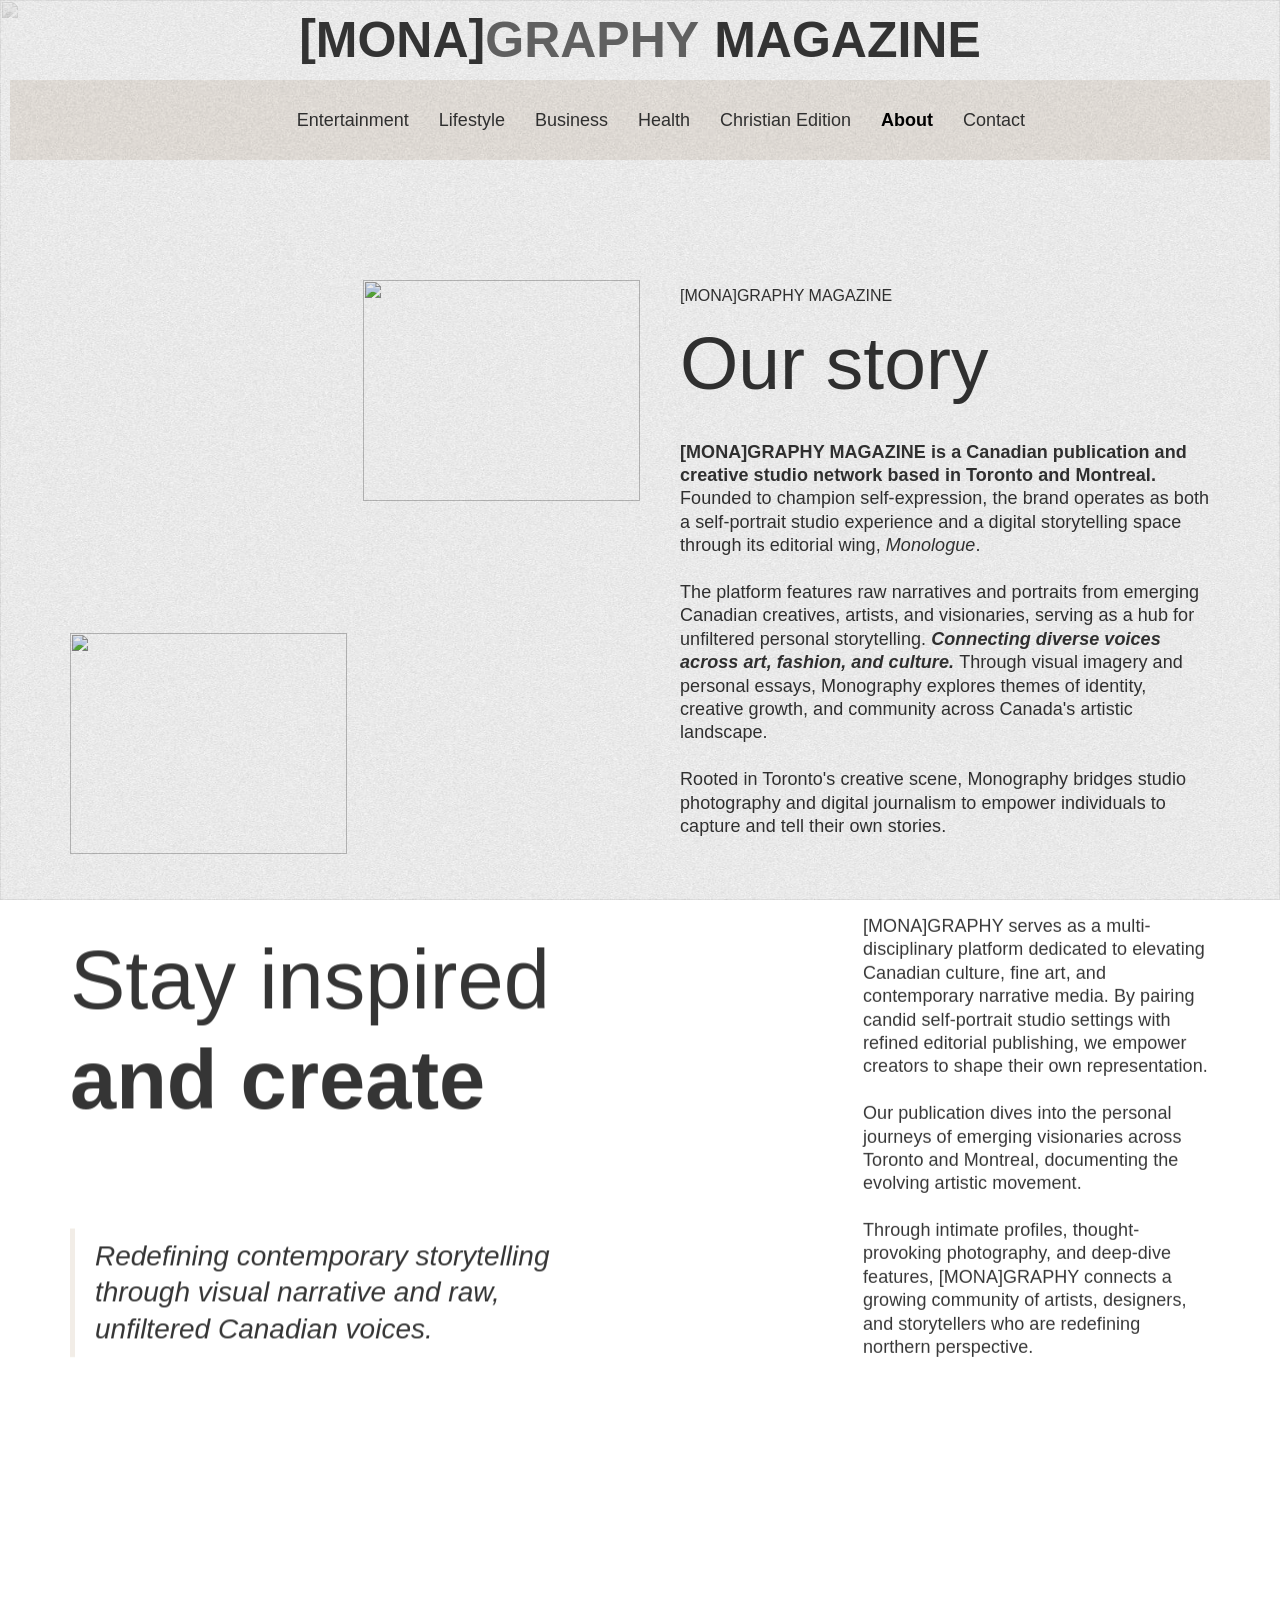
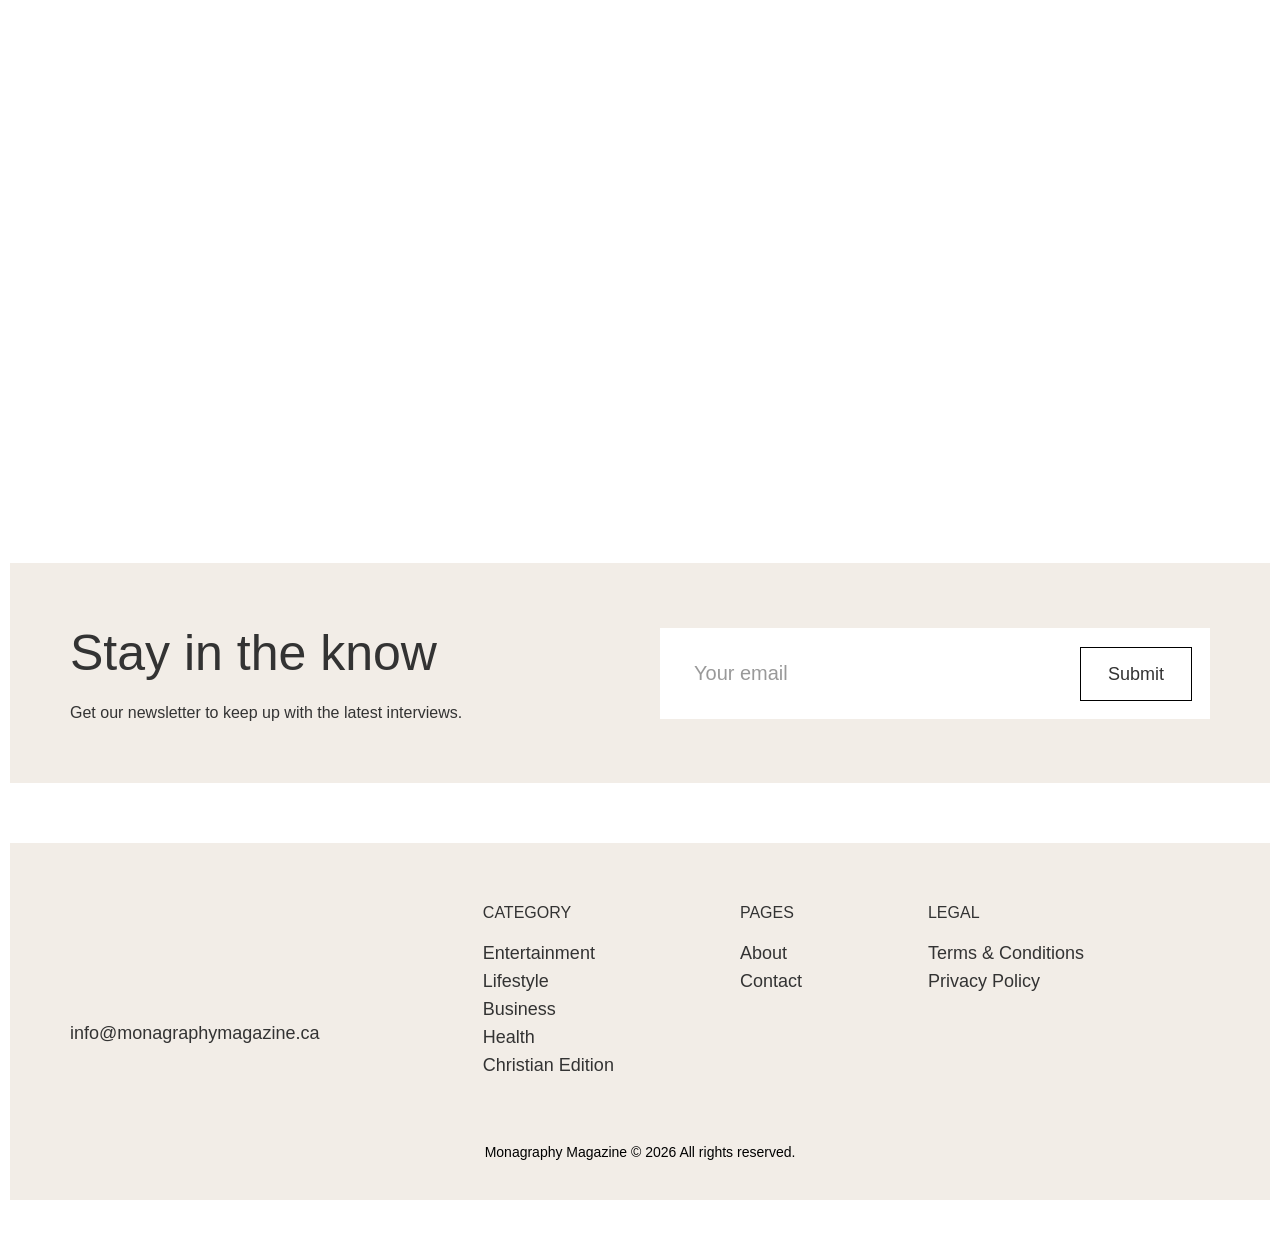
==== about.html @ 4759c4be "update" ====
<!DOCTYPE html>
<html data-wf-domain="hablo.webflow.io" data-wf-page="64b53c4fd4242575cd89515d" data-wf-site="6486d42bb615abb2a49e3a01" lang="en">
    <head>
        <meta charset="utf-8"/>
		<title>Monagraphy Magazine | Story-Driven Editorial for Creators & Visionaries</title>
		<meta content="width=device-width, initial-scale=1" name="viewport"/>
		
		<meta name="description" content="Monagraphy Magazine is a modern, story-driven publication celebrating the raw, unfiltered journeys of artists, entrepreneurs, and everyday visionaries. Explore narratives of grit, creativity, and resilience." />
		<meta name="keywords" content="Monagraphy Magazine, independent magazine, art culture publication, storytelling platform, entrepreneur stories, creative interviews, visual arts, Canadian magazine" />
		<meta name="robots" content="index, follow" />
		<link rel="canonical" href="https://monagraphymagazine.ca/" />
		
		<meta property="og:type" content="website" />
		<meta property="og:title" content="Monagraphy Magazine | Story-Driven Editorial" />
		<meta property="og:description" content="A platform for people to own their stories, inspire others, and build legacy through words, art, and ambition." />
		<meta property="og:url" content="https://monagraphymagazine.ca/" />
		<meta property="og:image" content="https://monagraphymagazine.ca/images/mgm-logo.svg" />
		
		<meta name="twitter:card" content="summary_large_image" />
		<meta name="twitter:title" content="Monagraphy Magazine" />
		<meta name="twitter:description" content="Showcasing the voices, journeys, and creativity of everyday visionaries through words, art, and ambition." />
		<meta name="twitter:image" content="https://monagraphymagazine.ca/images/mgm-logo.svg" />
		
		<link href="css/styles.css" rel="stylesheet" type="text/css"/>
		
        <link href="https://fonts.googleapis.com" rel="preconnect"/>
        <link href="https://fonts.gstatic.com" rel="preconnect" crossorigin="anonymous"/>
        <script src="https://ajax.googleapis.com/ajax/libs/webfont/1.6.26/webfont.js" type="text/javascript"></script>
        <script type="text/javascript">
            WebFont.load({
                google: {
                    families: ["Oswald:200,300,400,500,600,700", "Roboto:100,100italic,300,300italic,regular,italic,500,500italic,700,700italic,900,900italic"]
                }
            });
        </script>
        <script type="text/javascript">
            !function(o, c) {
                var n = c.documentElement
                  , t = " w-mod-";
                n.className += t + "js",
                ("ontouchstart"in o || o.DocumentTouch && c instanceof DocumentTouch) && (n.className += t + "touch")
            }(window, document);
        </script>
        <script src="https://cdn.lordicon.com/lordicon.js"></script>
        <link href="images/mgm-logo.svg" rel="shortcut icon" type="image/x-icon"/>
        <link href="images/mgm-logo.svg" rel="apple-touch-icon"/>

		<style>
		.active {
			color: #000000;
			font-weight: 600;
		}
			
		#preloader {
		    position: fixed;
		    inset: 0;
		    background: #000;
		    display: flex;
		    justify-content: center;
		    align-items: center;
		    z-index: 9999;
		    transition: transform 1.5s cubic-bezier(0.85, 0, 0.15, 1);
		}
		
		.slide-up-curtain {
		    transform: translateY(-100%);
		}
		
		/* The "Window" through which you see one word at a time */
		.word-frame {
		    height: 1.2em; /* Height of one line */
		    overflow: hidden;
		    position: relative;
		    display: inline-block;
		    text-align: left;
		}
		
		/* The vertical strip of words */
		#word-list {
		    position: relative;
		    transition: transform 0.6s cubic-bezier(0.23, 1, 0.32, 1); /* Smooth sliding */
		}
		
		#word-list div {
		    height: 1.2em; /* Must match the frame height */
		    line-height: 1.2em;
		    white-space: nowrap;
		}
		</style>
        
    </head>

    <body>
		
        <!-- Preloader Overlay -->
		<div id="preloader">
			<div class="preloader-content">
				<a href="/index" class="brand toip w-nav-brand brand-preloader" style="text-decoration: none; color: white; display: flex; align-items: center;">
					<span style="display: flex; align-items: center;">
						<span style="margin-bottom: 5px;">[</span>
						<span>MONA</span>
						<span style="margin-bottom: 5px;">]</span>
						<span style="color: #606060; margin-right: 15px;">GRAPHY</span>
					</span>
		
					<!-- The Rolling Window -->
					<div class="word-frame">
						<div id="word-list">
							<div>MAGAZINE</div>
							<div>ENTERTAINMENT</div>
							<div>LIFESTYLE</div>
							<div>BUSINESS</div>
							<div>HEALTH</div>
							<div>CHRISTIAN EDITION</div>
							<div>MAGAZINE</div>
							<div>ENTERTAINMENT</div>
							<div>LIFESTYLE</div>
							<div>BUSINESS</div>
						</div>
					</div>
				</a>
			</div>
		</div>





		
        <div data-w-id="824fe203-de8e-15c2-034b-a1a7b18de918" class="page-wrap">
            <a href="/" class="brand toip w-nav-brand">
                <span style="display: flex; align-items: center;"><span style="margin-bottom: 5px;">[</span><span>MONA</span><span style="margin-bottom: 5px;">]</span><span style="color: #606060; margin-right: 15px;">GRAPHY</span><span>MAGAZINE</span></span>
            </a>
            
            <div data-w-id="1b82c0f3-192d-9390-4caa-029181f583c2" data-animation="default" data-collapse="medium" data-duration="400" data-easing="ease" data-easing2="ease" role="banner" class="navbar w-nav">
                <img src="images/background.jpg" alt="" class="image absolute"/>
                <div class="container background-secondary-color center w-container">
                    <a href="/" data-w-id="1b82c0f3-192d-9390-4caa-029181f583c5" aria-current="page" class="brand w-nav-brand w--current">
                        <span style="display: flex; align-items: center;"><span style="margin-bottom: 5px;">[</span><span>M</span><span style="margin-bottom: 5px;">]</span><span>G</span></span>
                    </a>




                    
                    <nav role="navigation" class="nav-menu w-nav-menu">
                        <img src="images/background.jpg" alt="" class="image absolute hide-desktop"/>
                        <div class="div-block-3 div-block-4 div-block-5 div-block-6">
                            <div class="w-dyn-list">
                                <div role="list" class="collection-list horizontal w-dyn-items">
                                    <div role="listitem" class="author-item w-dyn-item">
                                        <a href="/entertainment" class="main-link w-inline-block">
                                            <div class="main-paragraph">Entertainment</div>
                                            <div class="main-paragraph absolute">Entertainment</div>
                                            <div class="line-link"></div>
                                        </a>
                                    </div>
                                    <div role="listitem" class="author-item w-dyn-item">
                                        <a href="/lifestyle" class="main-link w-inline-block">
                                            <div class="main-paragraph">Lifestyle</div>
                                            <div class="main-paragraph absolute">Lifestyle</div>
                                            <div class="line-link"></div>
                                        </a>
                                    </div>
                                    <div role="listitem" class="author-item w-dyn-item">
                                        <a href="/business" class="main-link w-inline-block">
                                            <div class="main-paragraph">Business</div>
                                            <div class="main-paragraph absolute">Business</div>
                                            <div class="line-link"></div>
                                        </a>
                                    </div>
                                    <div role="listitem" class="author-item w-dyn-item">
                                        <a href="/health" class="main-link w-inline-block">
                                            <div class="main-paragraph">Health</div>
                                            <div class="main-paragraph absolute">Health</div>
                                            <div class="line-link"></div>
                                        </a>
                                    </div>
                                    <div role="listitem" class="author-item w-dyn-item">
                                        <a href="/christian_edition" class="main-link w-inline-block">
                                            <div class="main-paragraph">Christian Edition</div>
                                            <div class="main-paragraph absolute">Christian Edition</div>
                                            <div class="line-link"></div>
                                        </a>
                                    </div>
                                </div>
                            </div>
                            <a href="/about" class="main-link w-inline-block active">
                                <div class="main-paragraph">About</div>
                                <div class="main-paragraph absolute">About</div>
                                <div class="line-link"></div>
                            </a>
                            <a href="/contact" class="main-link w-inline-block">
                                <div class="main-paragraph">Contact</div>
                                <div class="main-paragraph absolute">Contact</div>
                                <div class="line-link"></div>
                            </a>
                        </div>
                    </nav>


                    <div class="menu-button w-nav-button">
                        <div class="burgher-menu">
                            <div data-w-id="62d4d051-c9cb-9139-4cd7-7bff0ee6f300" class="line-burgher-menu _2"></div>
                            <div data-w-id="62d4d051-c9cb-9139-4cd7-7bff0ee6f301" class="line-burgher-menu"></div>
                        </div>
                    </div>
                    <form action="/search" bind="6a3c7b2a-bcaf-b371-0343-3f061067e358" data-w-id="be305526-92b1-49e4-035e-d63bfe64e035" class="search w-form">
                        <img src="https://cdn.prod.website-files.com/6486d42bb615abb2a49e3a01/64882e6486e34d3ea726aeb5_search_black_24dp.svg" loading="lazy" alt=""/>
                        <input class="search-input w-input" maxlength="256" name="query" placeholder="" type="search" id="search" bind="6a3c7b2a-bcaf-b371-0343-3f061067e359" required=""/>
                        <input type="submit" bind="6a3c7b2a-bcaf-b371-0343-3f061067e35a" class="search-button w-button" value="Search"/>
                    </form>
                </div>
                <div class="search-wrapper">
                    <form action="/search" class="main-search w-form">
                        <input class="main-search-imput w-input" maxlength="256" name="query" placeholder="Search…" type="search" id="search-2" required=""/>
                        <input type="submit" class="hide-button w-button" value="Search"/>
                    </form>
                    <img src="images/background.jpg" alt="" class="image absolute"/>
                </div>
            </div>

			<div class="spacer"></div>




          
            <section class="section">
                <div class="spacer"></div>
                <div class="main-flex-container is-tablet-vertical reverse">
                    <div class="column---5">
                        <div class="w-layout-grid grid">
                            <div id="w-node-cbed2d8e-771b-1116-2fbc-13a9809d598c-cd895160" class="overflow-hidden view-image">
                                <div data-poster-url="https://cdn.prod.website-files.com/6486d42bb615abb2a49e3a01/648855cf73156460b41d4c92_pexels-c-technical-6143907 (1)-poster-00001.jpg" data-video-urls="https://cdn.prod.website-files.com/6486d42bb615abb2a49e3a01/648855cf73156460b41d4c92_pexels-c-technical-6143907 (1)-transcode.mp4,https://cdn.prod.website-files.com/6486d42bb615abb2a49e3a01/648855cf73156460b41d4c92_pexels-c-technical-6143907 (1)-transcode.webm" data-autoplay="true" data-loop="true" data-wf-ignore="true" id="w-node-_6a34bbae-d6f7-479a-be99-b6364df5fa0e-cd895160" class="background-video w-background-video w-background-video-atom">
                                    <video id="6a34bbae-d6f7-479a-be99-b6364df5fa0e-video" autoplay="" loop="" style="background-image:url(&quot;https://cdn.prod.website-files.com/6486d42bb615abb2a49e3a01/648855cf73156460b41d4c92_pexels-c-technical-6143907 (1)-poster-00001.jpg&quot;)" muted="" playsinline="" data-wf-ignore="true" data-object-fit="cover">
                                        <source src="https://cdn.prod.website-files.com/6486d42bb615abb2a49e3a01/648855cf73156460b41d4c92_pexels-c-technical-6143907 (1)-transcode.mp4" data-wf-ignore="true"/>
                                        <source src="https://cdn.prod.website-files.com/6486d42bb615abb2a49e3a01/648855cf73156460b41d4c92_pexels-c-technical-6143907 (1)-transcode.webm" data-wf-ignore="true"/>
                                    </video>
                                </div>
                            </div>
                            <div id="w-node-_66fee4d9-81c2-dc74-c3fa-48ba0fb6beac-cd895160" class="overflow-hidden view-image">
                                <img src="https://cdn.prod.website-files.com/6486d42bb615abb2a49e3a01/648859463c959462a9654d05_bella-composizione-collage-vintage2%20(2).jpg" loading="lazy" width="227" id="w-node-_773fb6fc-7f82-000c-cfa6-1b03fc398cc9-cd895160" alt="" srcset="https://assets-global.website-files.com/6486d42bb615abb2a49e3a01/648859463c959462a9654d05_bella-composizione-collage-vintage2%20(2)-p-500.jpg 500w, https://assets-global.website-files.com/6486d42bb615abb2a49e3a01/648859463c959462a9654d05_bella-composizione-collage-vintage2%20(2)-p-800.jpg 800w, https://assets-global.website-files.com/6486d42bb615abb2a49e3a01/648859463c959462a9654d05_bella-composizione-collage-vintage2%20(2)-p-1080.jpg 1080w, https://assets-global.website-files.com/6486d42bb615abb2a49e3a01/648859463c959462a9654d05_bella-composizione-collage-vintage2%20(2).jpg 1200w" sizes="(max-width: 767px) 92vw, (max-width: 991px) 94vw, (max-width: 1279px) 48vw, 570px" class="main-image"/>
                            </div>
                            <div id="w-node-_206d1849-ca76-b24a-fc9e-f8d82a7910b4-cd895160" class="overflow-hidden view-image">
                                <div data-poster-url="https://cdn.prod.website-files.com/6486d42bb615abb2a49e3a01/648857fb3c959462a9636904_Production Id 5192066-1-poster-00001.jpg" data-video-urls="https://cdn.prod.website-files.com/6486d42bb615abb2a49e3a01/648857fb3c959462a9636904_Production Id 5192066-1-transcode.mp4,https://cdn.prod.website-files.com/6486d42bb615abb2a49e3a01/648857fb3c959462a9636904_Production Id 5192066-1-transcode.webm" data-autoplay="true" data-loop="true" data-wf-ignore="true" id="w-node-ae78d455-ea35-5289-3256-ff7f56e3e3f3-cd895160" class="background-video w-background-video w-background-video-atom">
                                    <video id="ae78d455-ea35-5289-3256-ff7f56e3e3f3-video" autoplay="" loop="" style="background-image:url(&quot;https://cdn.prod.website-files.com/6486d42bb615abb2a49e3a01/648857fb3c959462a9636904_Production Id 5192066-1-poster-00001.jpg&quot;)" muted="" playsinline="" data-wf-ignore="true" data-object-fit="cover">
                                        <source src="https://cdn.prod.website-files.com/6486d42bb615abb2a49e3a01/648857fb3c959462a9636904_Production Id 5192066-1-transcode.mp4" data-wf-ignore="true"/>
                                        <source src="https://cdn.prod.website-files.com/6486d42bb615abb2a49e3a01/648857fb3c959462a9636904_Production Id 5192066-1-transcode.webm" data-wf-ignore="true"/>
                                    </video>
                                </div>
                            </div>
                            <div id="w-node-_36ebb3bf-2d59-e5d3-9767-c85caf0c4999-cd895160" class="overflow-hidden view-image">
                                <img src="https://cdn.prod.website-files.com/6486d42bb615abb2a49e3a01/648858b273156460b4211514_bella-composizione-collage-vintage%20(1)%202.jpg" loading="lazy" width="495" id="w-node-_037f2e45-afda-1a76-17e4-2c2abf5f37ef-cd895160" alt="" srcset="https://assets-global.website-files.com/6486d42bb615abb2a49e3a01/648858b273156460b4211514_bella-composizione-collage-vintage%20(1)%202-p-500.jpg 500w, https://assets-global.website-files.com/6486d42bb615abb2a49e3a01/648858b273156460b4211514_bella-composizione-collage-vintage%20(1)%202-p-800.jpg 800w, https://assets-global.website-files.com/6486d42bb615abb2a49e3a01/648858b273156460b4211514_bella-composizione-collage-vintage%20(1)%202-p-1080.jpg 1080w, https://assets-global.website-files.com/6486d42bb615abb2a49e3a01/648858b273156460b4211514_bella-composizione-collage-vintage%20(1)%202.jpg 1200w" sizes="(max-width: 767px) 92vw, (max-width: 991px) 94vw, (max-width: 1279px) 48vw, 570px" class="main-image"/>
                            </div>
                        </div>
                    </div>
                    <div class="column center">
                        <div class="main-text slide-from-bottom-0-1">[MONA]GRAPHY MAGAZINE</div>
                        <div class="spacer-x-small"></div>
                        <h1 class="slide-from-bottom-0-2">Our story</h1>
                        <div class="spacer-medium"></div>
                        <p class="slide-from-bottom-0-3">
                            <strong>[MONA]GRAPHY MAGAZINE is a Canadian publication and creative studio network based in Toronto and Montreal.</strong>
                            Founded to champion self-expression, the brand operates as both a self-portrait studio experience and a digital storytelling space through its editorial wing, <em>Monologue</em>. <br/>
                            ‍<br/>
                            The platform features raw narratives and portraits from emerging Canadian creatives, artists, and visionaries, serving as a hub for unfiltered personal storytelling. 
                            <strong>
                                <em>Connecting diverse voices across art, fashion, and culture.</em>
                            </strong>
                            Through visual imagery and personal essays, Monography explores themes of identity, creative growth, and community across Canada's artistic landscape.<br/>
                            <br/>Rooted in Toronto's creative scene, Monography bridges studio photography and digital journalism to empower individuals to capture and tell their own stories.
                        </p>
                    </div>
                </div>
                <div class="spacer"></div>
            </section>




			
            <img src="images/background.jpg" loading="lazy" sizes="100vw" srcset="https://assets-global.website-files.com/6486d42bb615abb2a49e3a01/64871dab0fed4e3e4dfbc952_background-p-500.jpg 500w, https://assets-global.website-files.com/6486d42bb615abb2a49e3a01/64871dab0fed4e3e4dfbc952_background-p-800.jpg 800w, https://assets-global.website-files.com/6486d42bb615abb2a49e3a01/64871dab0fed4e3e4dfbc952_background-p-1080.jpg 1080w, https://assets-global.website-files.com/6486d42bb615abb2a49e3a01/64871dab0fed4e3e4dfbc952_background.jpg 1500w" alt="" class="image"/>
            <div class="section">
                <div class="container">
                    <div class="w-layout-grid grid-3-columns about">
                        <h2 id="w-node-_263dff5e-0cb9-be0e-9629-1c959bc701ef-cd895160" class="heading-style-h1 slide-from-bottom-0-1">
                            Stay inspired <br/>
                            ‍<strong>and create</strong>
                        </h2>
                        <p id="w-node-_19423561-46da-375b-28f1-5f360f39c3b9-cd895160" class="paragraph slide-from-bottom-0-2">
                            [MONA]GRAPHY serves as a multi-disciplinary platform dedicated to elevating Canadian culture, fine art, and contemporary narrative media. By pairing candid self-portrait studio settings with refined editorial publishing, we empower creators to shape their own representation.<br/>
                            ‍<br/>
                            Our publication dives into the personal journeys of emerging visionaries across Toronto and Montreal, documenting the evolving artistic movement. <br/>
                            <br/>Through intimate profiles, thought-provoking photography, and deep-dive features, [MONA]GRAPHY connects a growing community of artists, designers, and storytellers who are redefining northern perspective.
                        </p>
                        <blockquote id="w-node-a64bc89c-1629-51b6-82df-2cb722172370-cd895160" class="block-quote slide-from-bottom-0-1">
                            Redefining contemporary storytelling <br/>
                            through visual narrative and raw, <br/>unfiltered Canadian voices.
                        </blockquote>
                    </div>
                </div>
            </div>




			
            <section class="section">
                <div class="spacer"></div>
                <div class="container image-fixed" style="background-image: url(images/main_image.png);"></div>
                <div class="spacer"></div>
            </section>




			
            <!-- <section class="section">
                <div class="container">
                    <h2 class="heading-style-h1 align-center slide-from-bottom-0-1">
                        Today &#x27;s <strong class="second">best </strong>
                        creative ispiration
                    </h2>
                    <div class="spacer-medium"></div>
                    <div class="line secondary-color"></div>
                    <div class="spacer-medium"></div>
                </div>
                <div class="main-flex-container is-tablet-vertical">
                    <div class="column-blog">
                        <div class="w-dyn-list">
                            <div role="list" class="w-dyn-items">
                                <div role="listitem" class="grid-2-columns-collection w-dyn-item">
                                    <div id="w-node-_088ae001-b727-2285-0218-ffc5822f6b19-cd895160" class="overflow-hidden view-image">
                                        <img alt="" loading="lazy" id="w-node-f372872d-0b4f-43b8-426b-eca4dd23c103-cd895160" src="https://cdn.prod.website-files.com/6486d835d40066668b490ce0/6486dc9855a6b2b46a4dc4da_10.jpg" sizes="(max-width: 479px) 92vw, (max-width: 767px) 38vw, (max-width: 991px) 39vw, (max-width: 1279px) 25vw, 315.84375px" srcset="https://cdn.prod.website-files.com/6486d835d40066668b490ce0/6486dc9855a6b2b46a4dc4da_10-p-500.jpg 500w, https://cdn.prod.website-files.com/6486d835d40066668b490ce0/6486dc9855a6b2b46a4dc4da_10-p-800.jpg 800w, https://cdn.prod.website-files.com/6486d835d40066668b490ce0/6486dc9855a6b2b46a4dc4da_10.jpg 1000w" class="main-image small"/>
                                    </div>
                                    <div id="w-node-f372872d-0b4f-43b8-426b-eca4dd23c104-cd895160" class="column">
                                        <div class="row slide-from-bottom-0-1">
                                            <div class="main-text text-size-xsmall">6 min</div>
                                            <div class="main-text text-size-xsmall">read</div>
                                        </div>
                                        <div class="spacer-xxsmall"></div>
                                        <div class="text-size-xsmall">June 12, 2023</div>
                                        <h3 class="slide-from-bottom-0-1">Paper Gash</h3>
                                        <div class="spacer-x-small"></div>
                                        <p class="slide-from-bottom-0-1">Lorem ipsum dolor sit amet, consectetur adipiscing elit. Suspendisse varius enim in eros elementum tristique. </p>
                                        <div class="align-right slide-from-bottom-0-2">
                                            <a href="/post/paper-gash" class="primary-button w-inline-block">
                                                <div class="text-primary-button">
                                                    Read More<br/>
                                                </div>
                                                <div class="background-primary-button"></div>
                                            </a>
                                        </div>
                                    </div>
                                </div>
                                <div role="listitem" class="grid-2-columns-collection w-dyn-item">
                                    <div id="w-node-_088ae001-b727-2285-0218-ffc5822f6b19-cd895160" class="overflow-hidden view-image">
                                        <img alt="" loading="lazy" id="w-node-f372872d-0b4f-43b8-426b-eca4dd23c103-cd895160" src="https://cdn.prod.website-files.com/6486d835d40066668b490ce0/6486de88bbe5332b2b7720fc_13.jpg" sizes="(max-width: 479px) 92vw, (max-width: 767px) 38vw, (max-width: 991px) 39vw, (max-width: 1279px) 25vw, 315.84375px" srcset="https://cdn.prod.website-files.com/6486d835d40066668b490ce0/6486de88bbe5332b2b7720fc_13-p-500.jpg 500w, https://cdn.prod.website-files.com/6486d835d40066668b490ce0/6486de88bbe5332b2b7720fc_13-p-800.jpg 800w, https://cdn.prod.website-files.com/6486d835d40066668b490ce0/6486de88bbe5332b2b7720fc_13.jpg 1000w" class="main-image small"/>
                                    </div>
                                    <div id="w-node-f372872d-0b4f-43b8-426b-eca4dd23c104-cd895160" class="column">
                                        <div class="row slide-from-bottom-0-1">
                                            <div class="main-text text-size-xsmall">9 min</div>
                                            <div class="main-text text-size-xsmall">read</div>
                                        </div>
                                        <div class="spacer-xxsmall"></div>
                                        <div class="text-size-xsmall">June 12, 2023</div>
                                        <h3 class="slide-from-bottom-0-1">Street sculpture in central Prague </h3>
                                        <div class="spacer-x-small"></div>
                                        <p class="slide-from-bottom-0-1">Lorem ipsum dolor sit amet, consectetur adipiscing elit. Suspendisse varius enim in eros elementum tristique. </p>
                                        <div class="align-right slide-from-bottom-0-2">
                                            <a href="/post/street-sculpture-in-central-prague-" class="primary-button w-inline-block">
                                                <div class="text-primary-button">
                                                    Read More<br/>
                                                </div>
                                                <div class="background-primary-button"></div>
                                            </a>
                                        </div>
                                    </div>
                                </div>
                                <div role="listitem" class="grid-2-columns-collection w-dyn-item">
                                    <div id="w-node-_088ae001-b727-2285-0218-ffc5822f6b19-cd895160" class="overflow-hidden view-image">
                                        <img alt="" loading="lazy" id="w-node-f372872d-0b4f-43b8-426b-eca4dd23c103-cd895160" src="https://cdn.prod.website-files.com/6486d835d40066668b490ce0/6486de5fc5ffb016dd24a7d8_vintage-collage-composition-design.jpg" sizes="(max-width: 479px) 92vw, (max-width: 767px) 38vw, (max-width: 991px) 39vw, (max-width: 1279px) 25vw, 315.84375px" srcset="https://cdn.prod.website-files.com/6486d835d40066668b490ce0/6486de5fc5ffb016dd24a7d8_vintage-collage-composition-design-p-500.jpg 500w, https://cdn.prod.website-files.com/6486d835d40066668b490ce0/6486de5fc5ffb016dd24a7d8_vintage-collage-composition-design-p-800.jpg 800w, https://cdn.prod.website-files.com/6486d835d40066668b490ce0/6486de5fc5ffb016dd24a7d8_vintage-collage-composition-design-p-1080.jpg 1080w, https://cdn.prod.website-files.com/6486d835d40066668b490ce0/6486de5fc5ffb016dd24a7d8_vintage-collage-composition-design.jpg 7990w" class="main-image small"/>
                                    </div>
                                    <div id="w-node-f372872d-0b4f-43b8-426b-eca4dd23c104-cd895160" class="column">
                                        <div class="row slide-from-bottom-0-1">
                                            <div class="main-text text-size-xsmall">12 min</div>
                                            <div class="main-text text-size-xsmall">read</div>
                                        </div>
                                        <div class="spacer-xxsmall"></div>
                                        <div class="text-size-xsmall">June 12, 2023</div>
                                        <h3 class="slide-from-bottom-0-1">Vintage creative composition art</h3>
                                        <div class="spacer-x-small"></div>
                                        <p class="slide-from-bottom-0-1">Lorem ipsum dolor sit amet, consectetur adipiscing elit. Suspendisse varius enim in eros elementum tristique. </p>
                                        <div class="align-right slide-from-bottom-0-2">
                                            <a href="/post/vintage-creative-composition-art" class="primary-button w-inline-block">
                                                <div class="text-primary-button">
                                                    Read More<br/>
                                                </div>
                                                <div class="background-primary-button"></div>
                                            </a>
                                        </div>
                                    </div>
                                </div>
                                <div role="listitem" class="grid-2-columns-collection w-dyn-item">
                                    <div id="w-node-_088ae001-b727-2285-0218-ffc5822f6b19-cd895160" class="overflow-hidden view-image">
                                        <img alt="" loading="lazy" id="w-node-f372872d-0b4f-43b8-426b-eca4dd23c103-cd895160" src="https://cdn.prod.website-files.com/6486d835d40066668b490ce0/6486dde7e02f08fe8a982e72_beautiful-vintage-collage-composition.jpg" sizes="(max-width: 479px) 92vw, (max-width: 767px) 38vw, (max-width: 991px) 39vw, (max-width: 1279px) 25vw, 315.84375px" srcset="https://cdn.prod.website-files.com/6486d835d40066668b490ce0/6486dde7e02f08fe8a982e72_beautiful-vintage-collage-composition-p-500.jpg 500w, https://cdn.prod.website-files.com/6486d835d40066668b490ce0/6486dde7e02f08fe8a982e72_beautiful-vintage-collage-composition.jpg 1200w" class="main-image small"/>
                                    </div>
                                    <div id="w-node-f372872d-0b4f-43b8-426b-eca4dd23c104-cd895160" class="column">
                                        <div class="row slide-from-bottom-0-1">
                                            <div class="main-text text-size-xsmall">8 min</div>
                                            <div class="main-text text-size-xsmall">read</div>
                                        </div>
                                        <div class="spacer-xxsmall"></div>
                                        <div class="text-size-xsmall">June 12, 2023</div>
                                        <h3 class="slide-from-bottom-0-1">Creative Shapes Digital Art</h3>
                                        <div class="spacer-x-small"></div>
                                        <p class="slide-from-bottom-0-1">Lorem ipsum dolor sit amet, consectetur adipiscing elit. Suspendisse varius enim in eros elementum tristique. </p>
                                        <div class="align-right slide-from-bottom-0-2">
                                            <a href="/post/creative-shapes-digital-art" class="primary-button w-inline-block">
                                                <div class="text-primary-button">
                                                    Read More<br/>
                                                </div>
                                                <div class="background-primary-button"></div>
                                            </a>
                                        </div>
                                    </div>
                                </div>
                            </div>
                        </div>
                    </div>
                    <div class="sticky-column">
                        <div class="overflow-hidden view-image">
                            <img src="https://cdn.prod.website-files.com/6486d42bb615abb2a49e3a01/64882524881c2a703ac024c2_20.jpg" loading="lazy" sizes="(max-width: 479px) 82vw, (max-width: 767px) 86vw, (max-width: 991px) 89vw, (max-width: 1279px) 342px, 295px" srcset="https://assets-global.website-files.com/6486d42bb615abb2a49e3a01/64882524881c2a703ac024c2_20-p-500.jpg 500w, https://assets-global.website-files.com/6486d42bb615abb2a49e3a01/64882524881c2a703ac024c2_20-p-800.jpg 800w, https://assets-global.website-files.com/6486d42bb615abb2a49e3a01/64882524881c2a703ac024c2_20-p-1080.jpg 1080w, https://assets-global.website-files.com/6486d42bb615abb2a49e3a01/64882524881c2a703ac024c2_20.jpg 1500w" alt=""/>
                        </div>
                        <div class="spacer-x-small"></div>
                        <div class="line"></div>
                        <div class="spacer-x-small"></div>
                        <div class="row slide-from-bottom-0-1">
                            <div class="main-text">September 22, 2023 </div>
                            <div class="main-text">-</div>
                            <div class="main-text">9am / 1pm</div>
                        </div>
                        <h4 class="slide-from-bottom-0-1">Workshop</h4>
                        <p class="slide-from-bottom-0-1">Lorem ipsum dolor sit amet, consectetur adipiscing elit. Suspendisse varius enim in eros elementum tristique. </p>
                        <div class="spacer-x-small"></div>
                        <div class="line"></div>
                        <div class="spacer-x-small"></div>
                        <div class="row slide-from-bottom-0-1">
                            <div class="main-text">October 3, 2023 </div>
                            <div class="main-text">-</div>
                            <div class="main-text">9am / 1pm</div>
                        </div>
                        <h4 class="slide-from-bottom-0-1">Congress</h4>
                        <p class="slide-from-bottom-0-1">Lorem ipsum dolor sit amet, consectetur adipiscing elit. Suspendisse varius enim in eros elementum tristique. </p>
                        <div class="spacer-x-small"></div>
                        <div class="line"></div>
                        <div class="spacer-x-small"></div>
                        <div class="row slide-from-bottom-0-1">
                            <div class="main-text">December 1, 2023 </div>
                            <div class="main-text">-</div>
                            <div class="main-text">9am / 1pm</div>
                        </div>
                        <h4 class="slide-from-bottom-0-1">Press Conference</h4>
                        <p class="slide-from-bottom-0-1">Lorem ipsum dolor sit amet, consectetur adipiscing elit. Suspendisse varius enim in eros elementum tristique. </p>
                    </div>
                </div>
            </section> -->





            <footer class="section">
                <div class="spacer"></div>
                <div class="main-flex-container bg">
                    <div class="w-layout-grid grid-2-columns">
                        <div id="w-node-_3ffc1d31-da4c-0da7-4935-ae86a4d8731b-a4d87317" class="column mobile-center">
                            <h2 id="w-node-_3ffc1d31-da4c-0da7-4935-ae86a4d8731c-a4d87317">Stay in the know</h2>
                            <div class="spacer-x-small"></div>
                            <div id="w-node-_3ffc1d31-da4c-0da7-4935-ae86a4d8731f-a4d87317" class="main-text">
                                Get our newsletter to keep up with the latest interviews.<br/>
                            </div>
                        </div>
                        <div class="form-block">
                            <form id="email-form" name="email-form" data-name="Email Form" method="get" class="form">
                                <input class="text-field w-input" maxlength="256" name="email-2" data-name="Email 2" placeholder="Your email" type="email" id="email-2" required=""/>
                                <div class="primary-button form">
                                    <input type="submit" data-wait="Please wait..." class="submit-button w-button" value="Submit"/>
                                    <div class="background-primary-button"></div>
                                </div>
                            </form>
                            <div class="w-form-done">
                                <div>Thank you! Your submission has been received!</div>
                            </div>
                            <div class="w-form-fail">
                                <div>Oops! Something went wrong while submitting the form.</div>
                            </div>
                        </div>
                    </div>
                </div>
                <div class="spacer"></div>
                <div class="container footer">
                    <div class="w-layout-grid grid-3-columns-copy">
                        <div id="w-node-_3ffc1d31-da4c-0da7-4935-ae86a4d87331-a4d87317">
                            <a href="/" data-w-id="1b82c0f3-192d-9390-4caa-029181f583c5" aria-current="page" class="brand w-nav-brand w--current">
                                <span style="display: flex; align-items: center;"><span style="margin-bottom: 5px;">[</span><span>M</span><span style="margin-bottom: 5px;">]</span><span>G</span></span>
                            </a>
                            <div class="column">
                                <div class="spacer-x-small"></div>
                                <div class="w-layout-grid grid-3-columns">
                                    <a href="https://www.youtube.com/monagraphymagazine" class="brand w-nav-brand w--current">
                                        <lord-icon
                                            src="https://cdn.lordicon.com/lyjuidpq.json"
                                            trigger="morph"
                                            stroke="bold"
                                            state="morph-logotype"
                                            colors="primary:#242424,secondary:#242424"
                                            style="width:40px;height:40px">
                                        </lord-icon>
                                    </a>
                                    <a href="https://www.facebook.com/monagraphymagazine" class="brand w-nav-brand w--current">
                                        <lord-icon
                                            src="https://cdn.lordicon.com/cxauoejw.json"
                                            trigger="hover"
                                            stroke="bold"
                                            state="hover-draw"
                                            colors="primary:#242424,secondary:#242424"
                                            style="width:40px;height:40px">
                                        </lord-icon>
                                    </a>
                                    <a href="https://www.instagram.com/monagraphymagazine" class="brand w-nav-brand w--current">
                                        <lord-icon
                                            src="https://cdn.lordicon.com/tgyvxauj.json"
                                            trigger="hover"
                                            stroke="bold"
                                            state="hover-rotate"
                                            colors="primary:#242424,secondary:#242424"
                                            style="width:40px;height:40px">
                                        </lord-icon>
                                    </a> 
                                </div>
                                <div class="spacer-x-small"></div>
                                <div>info@monagraphymagazine.ca</div>
                            </div>
                        </div>
                        <div id="w-node-_3ffc1d31-da4c-0da7-4935-ae86a4d87333-a4d87317" class="column">
                            <div class="main-text text-style-allcaps">
                                Category<br/>
                            </div>
                            <div class="spacer-x-small"></div>
                            <div class="w-dyn-list">
                                <div role="list" class="collection-list w-dyn-items">
                                    <div role="listitem" class="author-item w-dyn-item">
                                        <a href="/entertainment" class="main-link w-inline-block">
                                            <div class="main-paragraph">Entertainment</div>
                                            <div class="main-paragraph absolute">Entertainment</div>
                                            <div class="line-link"></div>
                                        </a>
                                    </div>
                                    <div role="listitem" class="author-item w-dyn-item">
                                        <a href="/lifestyle" class="main-link w-inline-block">
                                            <div class="main-paragraph">Lifestyle</div>
                                            <div class="main-paragraph absolute">Lifestyle</div>
                                            <div class="line-link"></div>
                                        </a>
                                    </div>
                                    <div role="listitem" class="author-item w-dyn-item">
                                        <a href="/business" class="main-link w-inline-block">
                                            <div class="main-paragraph">Business</div>
                                            <div class="main-paragraph absolute">Business</div>
                                            <div class="line-link"></div>
                                        </a>
                                    </div>
                                    <div role="listitem" class="author-item w-dyn-item">
                                        <a href="/health" class="main-link w-inline-block">
                                            <div class="main-paragraph">Health</div>
                                            <div class="main-paragraph absolute">Health</div>
                                            <div class="line-link"></div>
                                        </a>
                                    </div>
                                    <div role="listitem" class="author-item w-dyn-item">
                                        <a href="/christian_edition" class="main-link w-inline-block">
                                            <div class="main-paragraph">Christian Edition</div>
                                            <div class="main-paragraph absolute">Christian Edition</div>
                                            <div class="line-link"></div>
                                        </a>
                                    </div>
                                </div>
                            </div>
                        </div>
                        <div id="w-node-_3ffc1d31-da4c-0da7-4935-ae86a4d87341-a4d87317" class="column">
                            <div class="main-text text-style-allcaps">
                                Pages<br/>
                            </div>
                            <div class="spacer-x-small"></div>
                            <a href="/about" class="main-link w-inline-block">
                                <div class="main-paragraph">About</div>
                                <div class="main-paragraph absolute">About</div>
                                <div class="line-link"></div>
                            </a>
                            <div class="spacer-xxsmall"></div>
                            <a href="/contact" class="main-link w-inline-block">
                                <div class="main-paragraph">Contact</div>
                                <div class="main-paragraph absolute">Contact</div>
                                <div class="line-link"></div>
                            </a>
                        </div>
                        <div id="w-node-_3ffc1d31-da4c-0da7-4935-ae86a4d8734b-a4d87317" class="column">
                            <div class="main-text text-style-allcaps">
                                Legal<br/>
                            </div>
                            <div class="spacer-x-small"></div>
                            <a href="/terms" class="main-link w-inline-block">
                                <div class="main-paragraph">Terms & Conditions</div>
                                <div class="main-paragraph absolute">Terms & Conditions</div>
                                <div class="line-link"></div>
                            </a>
                            <div class="spacer-xxsmall"></div>
                            <a href="/privacy" class="main-link w-inline-block">
                                <div class="main-paragraph">Privacy Policy</div>
                                <div class="main-paragraph absolute">Privacy Policy</div>
                                <div class="line-link"></div>
                            </a>
                        </div>
                    </div>
                    <div class="spacer"></div>
                    <div class="credits">
                        <div class="credits-text auto">
                            Monagraphy Magazine © 2026 All rights reserved.<br/>
                        </div>
                    </div>
                </div>
                <div class="spacer hide-mobile"></div>
            </footer>
            <img src="images/background.jpg" class="image"/>





        </div>

		<script src="https://cdnjs.cloudflare.com/ajax/libs/jquery/3.7.1/jquery.min.js" type="text/javascript"></script>
        
        <script src="js/app.js" type="text/javascript"></script>

		<script src="js/turn.js"></script>

			<script>
			$(document).ready(function() {
			    const $wordList = $("#word-list");
			    const wordsCount = $("#word-list div").length;
			    const lineHeight = 1.2; // Matches your CSS em height
			    let currentIndex = 0;
			    let preloaderTriggered = false;
			
			    // Function that actually hides the preloader safely
			    function dismissPreloader() {
			        if (preloaderTriggered) return; // Prevent running this twice
			        preloaderTriggered = true;
			
			        clearInterval(rollingInterval); // Stop any active intervals
			        
			        // Add a tiny beat, then slide up
			        setTimeout(function() {
			            $("#preloader").addClass("slide-up-curtain");
			            
			            // Garbage collection
			            setTimeout(function() {
			                $("#preloader").remove();
			            }, 1600); // Matches your 1.5s CSS transition + buffer
			        }, 300); 
			    }
			
			    // 1. Rolling Animation
			    const rollingInterval = setInterval(function() {
			        if (currentIndex < wordsCount - 1) {
			            currentIndex++;
			            $wordList.css("transform", "translateY(-" + (currentIndex * lineHeight) + "em)");
			        } else {
			            // Fail-safe: If the words finish cycling and window hasn't loaded, dismiss anyway!
			            dismissPreloader();
			        }
			    }, 400); // Snappy 400ms pace works great for long lists
			
			    // 2. Normal Curtain Lift (If page loads before words finish)
			    $(window).on('load', function() {
			        // Give the user a moment to see the brand, then dismiss
			        setTimeout(dismissPreloader, 1000); 
			    });
			});
			</script>
        
    </body>
</html>
---- css/styles.css ----
html {
  -webkit-text-size-adjust: 100%;
  -ms-text-size-adjust: 100%;
  font-family: sans-serif;
}

body {
  margin: 0;
  padding: 0;
}

article, aside, details, figcaption, figure, footer, header, hgroup, main, menu, nav, section, summary {
  display: block;
}

audio, canvas, progress, video {
  vertical-align: baseline;
  display: inline-block;
}

audio:not([controls]) {
  height: 0;
  display: none;
}

[hidden], template {
  display: none;
}

a {
  background-color: rgba(0, 0, 0, 0);
}

a:active, a:hover {
  outline: 0;
}

abbr[title] {
  border-bottom: 1px dotted;
}

b, strong {
  font-weight: bold;
}

dfn {
  font-style: italic;
}

h1 {
  margin: .67em 0;
  font-size: 2em;
}

mark {
  color: #000;
  background: #ff0;
}

small {
  font-size: 80%;
}

sub, sup {
  vertical-align: baseline;
  font-size: 75%;
  line-height: 0;
  position: relative;
}

sup {
  top: -.5em;
}

sub {
  bottom: -.25em;
}

img {
  border: 0;
}

svg:not(:root) {
  overflow: hidden;
}

hr {
  box-sizing: content-box;
  height: 0;
}

pre {
  overflow: auto;
}

code, kbd, pre, samp {
  font-family: monospace;
  font-size: 1em;
}

button, input, optgroup, select, textarea {
  color: inherit;
  font: inherit;
  margin: 0;
}

button {
  overflow: visible;
}

button, select {
  text-transform: none;
}

button, html input[type="button"], input[type="reset"] {
  appearance: button;
  -webkit-appearance: button;
  cursor: pointer;
}

button[disabled], html input[disabled] {
  cursor: default;
}

button::-moz-focus-inner, input::-moz-focus-inner {
  border: 0;
  padding: 0;
}

input {
  line-height: normal;
}

input[type="checkbox"], input[type="radio"] {
  box-sizing: border-box;
  padding: 0;
}

input[type="number"]::-webkit-inner-spin-button, input[type="number"]::-webkit-outer-spin-button {
  height: auto;
}

input[type="search"] {
  -webkit-appearance: none;
  appearance: none;
}

input[type="search"]::-webkit-search-cancel-button, input[type="search"]::-webkit-search-decoration {
  -webkit-appearance: none;
  appearance: none;
}

legend {
  border: 0;
  padding: 0;
}

textarea {
  overflow: auto;
}

optgroup {
  font-weight: bold;
}

table {
  border-collapse: collapse;
  border-spacing: 0;
}

td, th {
  padding: 0;
}

@font-face {
  font-family: webflow-icons;
  src: url("[data-uri]") format("truetype");
  font-weight: normal;
  font-style: normal;
}

[class^="w-icon-"], [class*=" w-icon-"] {
  speak-as: none;
  font-variant: normal;
  text-transform: none;
  -webkit-font-smoothing: antialiased;
  -moz-osx-font-smoothing: grayscale;
  font-style: normal;
  font-weight: normal;
  line-height: 1;
  font-family: webflow-icons !important;
}

.w-icon-slider-right:before {
  content: "î˜€";
}

.w-icon-slider-left:before {
  content: "î˜";
}

.w-icon-nav-menu:before {
  content: "î˜‚";
}

.w-icon-arrow-down:before, .w-icon-dropdown-toggle:before {
  content: "î˜ƒ";
}

.w-icon-file-upload-remove:before {
  content: "î¤€";
}

.w-icon-file-upload-icon:before {
  content: "î¤ƒ";
}

* {
  box-sizing: border-box;
}

html {
  height: 100%;
}

body {
  color: #333;
  background-color: #fff;
  min-height: 100%;
  margin: 0;
  font-family: Arial, sans-serif;
  font-size: 14px;
  line-height: 20px;
}

img {
  vertical-align: middle;
  max-width: 100%;
  display: inline-block;
}

html.w-mod-touch * {
  background-attachment: scroll !important;
}

.w-block {
  display: block;
}

.w-inline-block {
  max-width: 100%;
  display: inline-block;
}

.w-clearfix:before, .w-clearfix:after {
  content: " ";
  grid-area: 1 / 1 / 2 / 2;
  display: table;
}

.w-clearfix:after {
  clear: both;
}

.w-hidden {
  display: none;
}

.w-button {
  line-height: inherit;
  cursor: pointer;
  background-color: #3898ec;
  border: 0;
  border-radius: 0;
  padding: 9px 15px;
  text-decoration: none;
  display: inline-block;
}

input.w-button {
  -webkit-appearance: button;
  appearance: button;
}

html[data-w-dynpage] [data-w-cloak] {
  color: rgba(0, 0, 0, 0) !important;
}

.w-code-block {
  margin: unset;
}

pre.w-code-block code {
  all: inherit;
}

.w-webflow-badge, .w-webflow-badge * {
  display: none;
}

.w-webflow-badge {
  display: none;
}

.w-webflow-badge > img {
  display: none;
}

h1, h2, h3, h4, h5, h6 {
  margin-bottom: 10px;
  font-weight: bold;
}

h1 {
  margin-top: 20px;
  font-size: 38px;
  line-height: 44px;
}

h2 {
  margin-top: 20px;
  font-size: 32px;
  line-height: 36px;
}

h3 {
  margin-top: 20px;
  font-size: 24px;
  line-height: 30px;
}

h4 {
  margin-top: 10px;
  font-size: 18px;
  line-height: 24px;
}

h5 {
  margin-top: 10px;
  font-size: 14px;
  line-height: 20px;
}

h6 {
  margin-top: 10px;
  font-size: 12px;
  line-height: 18px;
}

p {
  margin-top: 0;
  margin-bottom: 10px;
}

blockquote {
  border-left: 5px solid #e2e2e2;
  margin: 0 0 10px;
  padding: 10px 20px;
  font-size: 18px;
  line-height: 22px;
}

figure {
  margin: 0 0 10px;
}

figcaption {
  text-align: center;
  margin-top: 5px;
}

ul, ol {
  margin-top: 0;
  margin-bottom: 10px;
  padding-left: 40px;
}

.w-list-unstyled {
  padding-left: 0;
  list-style: none;
}

.w-embed:before, .w-embed:after {
  content: " ";
  grid-area: 1 / 1 / 2 / 2;
  display: table;
}

.w-embed:after {
  clear: both;
}

.w-video {
  width: 100%;
  padding: 0;
  position: relative;
}

.w-video iframe, .w-video object, .w-video embed {
  border: none;
  width: 100%;
  height: 100%;
  position: absolute;
  top: 0;
  left: 0;
}

fieldset {
  border: 0;
  margin: 0;
  padding: 0;
}

button, [type="button"], [type="reset"] {
  cursor: pointer;
  -webkit-appearance: button;
  appearance: button;
  border: 0;
}

.w-form {
  margin: 0px;
}

.w-form-done {
  text-align: center;
  background-color: #ddd;
  padding: 20px;
  display: none;
}

.w-form-fail {
  background-color: #ffdede;
  margin-top: 10px;
  padding: 10px;
  display: none;
}

label {
  margin-bottom: 5px;
  font-weight: bold;
  display: block;
}

.w-input, .w-select {
  color: #333;
  background-color: #fff;
  border: 1px solid #ccc;
  width: 100%;
  height: 38px;
  margin-bottom: 10px;
  padding: 8px 12px;
  font-size: 14px;
  line-height: 1.42857;
  display: block;
}

.w-input:-moz-placeholder, .w-select:-moz-placeholder {
  color: #999;
}

.w-input::-moz-placeholder, .w-select::-moz-placeholder {
  color: #999;
  opacity: 1;
}

.w-input::-webkit-input-placeholder, .w-select::-webkit-input-placeholder {
  color: #999;
}

.w-input:focus, .w-select:focus {
  border-color: #3898ec;
  outline: 0;
}

.w-input[disabled], .w-select[disabled], .w-input[readonly], .w-select[readonly], fieldset[disabled] .w-input, fieldset[disabled] .w-select {
  cursor: not-allowed;
}

.w-input[disabled]:not(.w-input-disabled), .w-select[disabled]:not(.w-input-disabled), .w-input[readonly], .w-select[readonly], fieldset[disabled]:not(.w-input-disabled) .w-input, fieldset[disabled]:not(.w-input-disabled) .w-select {
  background-color: #eee;
}

textarea.w-input, textarea.w-select {
  height: auto;
}

.w-select {
  background-color: #f3f3f3;
}

.w-select[multiple] {
  height: auto;
}

.w-form-label {
  cursor: pointer;
  margin-bottom: 0;
  font-weight: normal;
  display: inline-block;
}

.w-radio {
  margin-bottom: 5px;
  padding-left: 20px;
  display: block;
}

.w-radio:before, .w-radio:after {
  content: " ";
  grid-area: 1 / 1 / 2 / 2;
  display: table;
}

.w-radio:after {
  clear: both;
}

.w-radio-input {
  float: left;
  margin: 3px 0 0 -20px;
  line-height: normal;
}

.w-file-upload {
  margin-bottom: 10px;
  display: block;
}

.w-file-upload-input {
  opacity: 0;
  z-index: -100;
  width: .1px;
  height: .1px;
  position: absolute;
  overflow: hidden;
}

.w-file-upload-default, .w-file-upload-uploading, .w-file-upload-success {
  color: #333;
  display: inline-block;
}

.w-file-upload-error {
  margin-top: 10px;
  display: block;
}

.w-file-upload-default.w-hidden, .w-file-upload-uploading.w-hidden, .w-file-upload-error.w-hidden, .w-file-upload-success.w-hidden {
  display: none;
}

.w-file-upload-uploading-btn {
  cursor: pointer;
  background-color: #fafafa;
  border: 1px solid #ccc;
  margin: 0;
  padding: 8px 12px;
  font-size: 14px;
  font-weight: normal;
  display: flex;
}

.w-file-upload-file {
  background-color: #fafafa;
  border: 1px solid #ccc;
  flex-grow: 1;
  justify-content: space-between;
  margin: 0;
  padding: 8px 9px 8px 11px;
  display: flex;
}

.w-file-upload-file-name {
  font-size: 14px;
  font-weight: normal;
  display: block;
}

.w-file-remove-link {
  cursor: pointer;
  width: auto;
  height: auto;
  margin-top: 3px;
  margin-left: 10px;
  padding: 3px;
  display: block;
}

.w-icon-file-upload-remove {
  margin: auto;
  font-size: 10px;
}

.w-file-upload-error-msg {
  color: #ea384c;
  padding: 2px 0;
  display: inline-block;
}

.w-file-upload-info {
  padding: 0 12px;
  line-height: 38px;
  display: inline-block;
}

.w-file-upload-label {
  cursor: pointer;
  background-color: #fafafa;
  border: 1px solid #ccc;
  margin: 0;
  padding: 8px 12px;
  font-size: 14px;
  font-weight: normal;
  display: inline-block;
}

.w-icon-file-upload-icon, .w-icon-file-upload-uploading {
  width: 20px;
  margin-right: 8px;
  display: inline-block;
}

.w-icon-file-upload-uploading {
  height: 20px;
}

.w-container {
  max-width: 940px;
  margin-left: auto;
  margin-right: auto;
}

.w-container:before, .w-container:after {
  content: " ";
  grid-area: 1 / 1 / 2 / 2;
  display: table;
}

.w-container:after {
  clear: both;
}

.w-container .w-row {
  margin-left: -10px;
  margin-right: -10px;
}

.w-row:before, .w-row:after {
  content: " ";
  grid-area: 1 / 1 / 2 / 2;
  display: table;
}

.w-row:after {
  clear: both;
}

.w-row .w-row {
  margin-left: 0;
  margin-right: 0;
}

.w-col {
  float: left;
  width: 100%;
  min-height: 1px;
  padding-left: 10px;
  padding-right: 10px;
  position: relative;
}

.w-col .w-col {
  padding-left: 0;
  padding-right: 0;
}

.w-col-1 {
  width: 8.33333%;
}

.w-col-2 {
  width: 16.6667%;
}

.w-col-3 {
  width: 25%;
}

.w-col-4 {
  width: 33.3333%;
}

.w-col-5 {
  width: 41.6667%;
}

.w-col-6 {
  width: 50%;
}

.w-col-7 {
  width: 58.3333%;
}

.w-col-8 {
  width: 66.6667%;
}

.w-col-9 {
  width: 75%;
}

.w-col-10 {
  width: 83.3333%;
}

.w-col-11 {
  width: 91.6667%;
}

.w-col-12 {
  width: 100%;
}

.w-hidden-main {
  display: none !important;
}

@media screen and (max-width: 991px) {
  .w-container {
    max-width: 728px;
  }

  .w-hidden-main {
    display: inherit !important;
  }

  .w-hidden-medium {
    display: none !important;
  }

  .w-col-medium-1 {
    width: 8.33333%;
  }

  .w-col-medium-2 {
    width: 16.6667%;
  }

  .w-col-medium-3 {
    width: 25%;
  }

  .w-col-medium-4 {
    width: 33.3333%;
  }

  .w-col-medium-5 {
    width: 41.6667%;
  }

  .w-col-medium-6 {
    width: 50%;
  }

  .w-col-medium-7 {
    width: 58.3333%;
  }

  .w-col-medium-8 {
    width: 66.6667%;
  }

  .w-col-medium-9 {
    width: 75%;
  }

  .w-col-medium-10 {
    width: 83.3333%;
  }

  .w-col-medium-11 {
    width: 91.6667%;
  }

  .w-col-medium-12 {
    width: 100%;
  }

  .w-col-stack {
    width: 100%;
    left: auto;
    right: auto;
  }
}

@media screen and (max-width: 767px) {
  .w-hidden-main, .w-hidden-medium {
    display: inherit !important;
  }

  .w-hidden-small {
    display: none !important;
  }

  .w-row, .w-container .w-row {
    margin-left: 0;
    margin-right: 0;
  }

  .w-col {
    width: 100%;
    left: auto;
    right: auto;
  }

  .w-col-small-1 {
    width: 8.33333%;
  }

  .w-col-small-2 {
    width: 16.6667%;
  }

  .w-col-small-3 {
    width: 25%;
  }

  .w-col-small-4 {
    width: 33.3333%;
  }

  .w-col-small-5 {
    width: 41.6667%;
  }

  .w-col-small-6 {
    width: 50%;
  }

  .w-col-small-7 {
    width: 58.3333%;
  }

  .w-col-small-8 {
    width: 66.6667%;
  }

  .w-col-small-9 {
    width: 75%;
  }

  .w-col-small-10 {
    width: 83.3333%;
  }

  .w-col-small-11 {
    width: 91.6667%;
  }

  .w-col-small-12 {
    width: 100%;
  }
}

@media screen and (max-width: 479px) {
  .w-container {
    max-width: none;
  }

  .w-hidden-main, .w-hidden-medium, .w-hidden-small {
    display: inherit !important;
  }

  .w-hidden-tiny {
    display: none !important;
  }

  .w-col {
    width: 100%;
  }

  .w-col-tiny-1 {
    width: 8.33333%;
  }

  .w-col-tiny-2 {
    width: 16.6667%;
  }

  .w-col-tiny-3 {
    width: 25%;
  }

  .w-col-tiny-4 {
    width: 33.3333%;
  }

  .w-col-tiny-5 {
    width: 41.6667%;
  }

  .w-col-tiny-6 {
    width: 50%;
  }

  .w-col-tiny-7 {
    width: 58.3333%;
  }

  .w-col-tiny-8 {
    width: 66.6667%;
  }

  .w-col-tiny-9 {
    width: 75%;
  }

  .w-col-tiny-10 {
    width: 83.3333%;
  }

  .w-col-tiny-11 {
    width: 91.6667%;
  }

  .w-col-tiny-12 {
    width: 100%;
  }
}

.w-widget {
  position: relative;
}

.w-widget-map {
  width: 100%;
  height: 400px;
}

.w-widget-map label {
  width: auto;
  display: inline;
}

.w-widget-map img {
  max-width: inherit;
}

.w-widget-map .gm-style-iw {
  text-align: center;
}

.w-widget-map .gm-style-iw > button {
  display: none !important;
}

.w-widget-twitter {
  overflow: hidden;
}

.w-widget-twitter-count-shim {
  vertical-align: top;
  text-align: center;
  background: #fff;
  border: 1px solid #758696;
  border-radius: 3px;
  width: 28px;
  height: 20px;
  display: inline-block;
  position: relative;
}

.w-widget-twitter-count-shim * {
  pointer-events: none;
  -webkit-user-select: none;
  -ms-user-select: none;
  user-select: none;
}

.w-widget-twitter-count-shim .w-widget-twitter-count-inner {
  text-align: center;
  color: #999;
  font-family: serif;
  font-size: 15px;
  line-height: 12px;
  position: relative;
}

.w-widget-twitter-count-shim .w-widget-twitter-count-clear {
  display: block;
  position: relative;
}

.w-widget-twitter-count-shim.w--large {
  width: 36px;
  height: 28px;
}

.w-widget-twitter-count-shim.w--large .w-widget-twitter-count-inner {
  font-size: 18px;
  line-height: 18px;
}

.w-widget-twitter-count-shim:not(.w--vertical) {
  margin-left: 5px;
  margin-right: 8px;
}

.w-widget-twitter-count-shim:not(.w--vertical).w--large {
  margin-left: 6px;
}

.w-widget-twitter-count-shim:not(.w--vertical):before, .w-widget-twitter-count-shim:not(.w--vertical):after {
  content: " ";
  pointer-events: none;
  border: solid rgba(0, 0, 0, 0);
  width: 0;
  height: 0;
  position: absolute;
  top: 50%;
  left: 0;
}

.w-widget-twitter-count-shim:not(.w--vertical):before {
  border-width: 4px;
  border-color: rgba(117, 134, 150, 0) #5d6c7b rgba(117, 134, 150, 0) rgba(117, 134, 150, 0);
  margin-top: -4px;
  margin-left: -9px;
}

.w-widget-twitter-count-shim:not(.w--vertical).w--large:before {
  border-width: 5px;
  margin-top: -5px;
  margin-left: -10px;
}

.w-widget-twitter-count-shim:not(.w--vertical):after {
  border-width: 4px;
  border-color: rgba(255, 255, 255, 0) #fff rgba(255, 255, 255, 0) rgba(255, 255, 255, 0);
  margin-top: -4px;
  margin-left: -8px;
}

.w-widget-twitter-count-shim:not(.w--vertical).w--large:after {
  border-width: 5px;
  margin-top: -5px;
  margin-left: -9px;
}

.w-widget-twitter-count-shim.w--vertical {
  width: 61px;
  height: 33px;
  margin-bottom: 8px;
}

.w-widget-twitter-count-shim.w--vertical:before, .w-widget-twitter-count-shim.w--vertical:after {
  content: " ";
  pointer-events: none;
  border: solid rgba(0, 0, 0, 0);
  width: 0;
  height: 0;
  position: absolute;
  top: 100%;
  left: 50%;
}

.w-widget-twitter-count-shim.w--vertical:before {
  border-width: 5px;
  border-color: #5d6c7b rgba(117, 134, 150, 0) rgba(117, 134, 150, 0);
  margin-left: -5px;
}

.w-widget-twitter-count-shim.w--vertical:after {
  border-width: 4px;
  border-color: #fff rgba(255, 255, 255, 0) rgba(255, 255, 255, 0);
  margin-left: -4px;
}

.w-widget-twitter-count-shim.w--vertical .w-widget-twitter-count-inner {
  font-size: 18px;
  line-height: 22px;
}

.w-widget-twitter-count-shim.w--vertical.w--large {
  width: 76px;
}

.w-background-video {
  color: #fff;
  height: 500px;
  position: relative;
  overflow: hidden;
}

.w-background-video > video {
  object-fit: cover;
  z-index: -100;
  background-position: 50%;
  background-size: cover;
  width: 100%;
  height: 100%;
  margin: auto;
  position: absolute;
  top: -100%;
  bottom: -100%;
  left: -100%;
  right: -100%;
}

.w-background-video > video::-webkit-media-controls-start-playback-button {
  -webkit-appearance: none;
  display: none !important;
}

.w-background-video--control {
  background-color: rgba(0, 0, 0, 0);
  padding: 0;
  position: absolute;
  bottom: 1em;
  right: 1em;
}

.w-background-video--control > [hidden] {
  display: none !important;
}

.w-slider {
  text-align: center;
  clear: both;
  -webkit-tap-highlight-color: rgba(0, 0, 0, 0);
  -webkit-text-fill-color: rgba(0, 0, 0, 0);
  background: #ddd;
  height: 300px;
  position: relative;
}

.w-slider-mask {
  z-index: 1;
  white-space: nowrap;
  height: 100%;
  display: block;
  position: relative;
  left: 0;
  right: 0;
  overflow: hidden;
}

.w-slide {
  vertical-align: top;
  white-space: normal;
  text-align: left;
  width: 100%;
  height: 100%;
  display: inline-block;
  position: relative;
}

.w-slider-nav {
  z-index: 2;
  text-align: center;
  -webkit-tap-highlight-color: rgba(0, 0, 0, 0);
  -webkit-text-fill-color: rgba(0, 0, 0, 0);
  height: 40px;
  margin: auto;
  padding-top: 10px;
  position: absolute;
  top: auto;
  bottom: 0;
  left: 0;
  right: 0;
}

.w-slider-nav.w-round > div {
  border-radius: 100%;
}

.w-slider-nav.w-num > div {
  font-size: inherit;
  line-height: inherit;
  width: auto;
  height: auto;
  padding: .2em .5em;
}

.w-slider-nav.w-shadow > div {
  box-shadow: 0 0 3px rgba(51, 51, 51, .4);
}

.w-slider-nav-invert {
  color: #fff;
}

.w-slider-nav-invert > div {
  background-color: rgba(34, 34, 34, .4);
}

.w-slider-nav-invert > div.w-active {
  background-color: #222;
}

.w-slider-dot {
  cursor: pointer;
  background-color: rgba(255, 255, 255, .4);
  width: 1em;
  height: 1em;
  margin: 0 3px .5em;
  transition: background-color .1s, color .1s;
  display: inline-block;
  position: relative;
}

.w-slider-dot.w-active {
  background-color: #fff;
}

.w-slider-dot:focus {
  outline: none;
  box-shadow: 0 0 0 2px #fff;
}

.w-slider-dot:focus.w-active {
  box-shadow: none;
}

.w-slider-arrow-left, .w-slider-arrow-right {
  cursor: pointer;
  color: #fff;
  -webkit-tap-highlight-color: rgba(0, 0, 0, 0);
  -webkit-text-fill-color: rgba(0, 0, 0, 0);
  -webkit-user-select: none;
  -ms-user-select: none;
  user-select: none;
  width: 80px;
  margin: auto;
  font-size: 40px;
  position: absolute;
  top: 0;
  bottom: 0;
  left: 0;
  right: 0;
  overflow: hidden;
}

.w-slider-arrow-left [class^="w-icon-"], .w-slider-arrow-right [class^="w-icon-"], .w-slider-arrow-left [class*=" w-icon-"], .w-slider-arrow-right [class*=" w-icon-"] {
  position: absolute;
}

.w-slider-arrow-left:focus, .w-slider-arrow-right:focus {
  outline: 0;
}

.w-slider-arrow-left {
  z-index: 3;
  right: auto;
}

.w-slider-arrow-right {
  z-index: 4;
  left: auto;
}

.w-icon-slider-left, .w-icon-slider-right {
  width: 1em;
  height: 1em;
  margin: auto;
  top: 0;
  bottom: 0;
  left: 0;
  right: 0;
}

.w-slider-aria-label {
  clip: rect(0 0 0 0);
  border: 0;
  width: 1px;
  height: 1px;
  margin: -1px;
  padding: 0;
  position: absolute;
  overflow: hidden;
}

.w-slider-force-show {
  display: block !important;
}

.w-dropdown {
  text-align: left;
  z-index: 900;
  margin-left: auto;
  margin-right: auto;
  display: inline-block;
  position: relative;
}

.w-dropdown-btn, .w-dropdown-toggle, .w-dropdown-link {
  vertical-align: top;
  color: #222;
  text-align: left;
  white-space: nowrap;
  margin-left: auto;
  margin-right: auto;
  padding: 20px;
  text-decoration: none;
  position: relative;
}

.w-dropdown-toggle {
  -webkit-user-select: none;
  -ms-user-select: none;
  user-select: none;
  cursor: pointer;
  padding-right: 40px;
  display: inline-block;
}

.w-dropdown-toggle:focus {
  outline: 0;
}

.w-icon-dropdown-toggle {
  width: 1em;
  height: 1em;
  margin: auto 20px auto auto;
  position: absolute;
  top: 0;
  bottom: 0;
  right: 0;
}

.w-dropdown-list {
  background: #ddd;
  min-width: 100%;
  display: none;
  position: absolute;
}

.w-dropdown-list.w--open {
  display: block;
}

.w-dropdown-link {
  color: #222;
  padding: 10px 20px;
  display: block;
}

.w-dropdown-link.w--current {
  color: #0082f3;
}

.w-dropdown-link:focus {
  outline: 0;
}

@media screen and (max-width: 767px) {
  .w-nav-brand {
    padding-left: 10px;
  }
}

.w-lightbox-backdrop {
  cursor: auto;
  letter-spacing: normal;
  text-indent: 0;
  text-shadow: none;
  text-transform: none;
  visibility: visible;
  white-space: normal;
  word-break: normal;
  word-spacing: normal;
  word-wrap: normal;
  color: #fff;
  text-align: center;
  z-index: 2000;
  opacity: 0;
  -webkit-user-select: none;
  -moz-user-select: none;
  user-select: none;
  -webkit-tap-highlight-color: transparent;
  background: rgba(0, 0, 0, .9);
  outline: 0;
  font-family: Helvetica Neue, Helvetica, Ubuntu, Segoe UI, Verdana, sans-serif;
  font-size: 17px;
  font-style: normal;
  font-weight: 300;
  line-height: 1.2;
  list-style: disc;
  position: fixed;
  top: 0;
  bottom: 0;
  left: 0;
  right: 0;
  -webkit-transform: translate(0);
  transform: translate(0);
}

.w-lightbox-backdrop, .w-lightbox-container {
  -webkit-overflow-scrolling: touch;
  height: 100%;
  overflow: auto;
}

.w-lightbox-content {
  height: 100vh;
  position: relative;
  overflow: hidden;
}

.w-lightbox-view {
  opacity: 0;
  width: 100vw;
  height: 100vh;
  position: absolute;
}

.w-lightbox-view:before {
  content: "";
  height: 100vh;
}

.w-lightbox-group, .w-lightbox-group .w-lightbox-view, .w-lightbox-group .w-lightbox-view:before {
  height: 86vh;
}

.w-lightbox-frame, .w-lightbox-view:before {
  vertical-align: middle;
  display: inline-block;
}

.w-lightbox-figure {
  margin: 0;
  position: relative;
}

.w-lightbox-group .w-lightbox-figure {
  cursor: pointer;
}

.w-lightbox-img {
  width: auto;
  max-width: none;
  height: auto;
}

.w-lightbox-image {
  float: none;
  max-width: 100vw;
  max-height: 100vh;
  display: block;
}

.w-lightbox-group .w-lightbox-image {
  max-height: 86vh;
}

.w-lightbox-caption {
  text-align: left;
  text-overflow: ellipsis;
  white-space: nowrap;
  background: rgba(0, 0, 0, .4);
  padding: .5em 1em;
  position: absolute;
  bottom: 0;
  left: 0;
  right: 0;
  overflow: hidden;
}

.w-lightbox-embed {
  width: 100%;
  height: 100%;
  position: absolute;
  top: 0;
  bottom: 0;
  left: 0;
  right: 0;
}

.w-lightbox-control {
  cursor: pointer;
  background-position: center;
  background-repeat: no-repeat;
  background-size: 24px;
  width: 4em;
  transition: all .3s;
  position: absolute;
  top: 0;
}

.w-lightbox-left {
  background-image: url("[data-uri]");
  display: none;
  bottom: 0;
  left: 0;
}

.w-lightbox-right {
  background-image: url("[data-uri]");
  display: none;
  bottom: 0;
  right: 0;
}

.w-lightbox-close {
  background-image: url("[data-uri]");
  background-size: 18px;
  height: 2.6em;
  right: 0;
}

.w-lightbox-strip {
  white-space: nowrap;
  padding: 0 1vh;
  line-height: 0;
  position: absolute;
  bottom: 0;
  left: 0;
  right: 0;
  overflow-x: auto;
  overflow-y: hidden;
}

.w-lightbox-item {
  box-sizing: content-box;
  cursor: pointer;
  width: 10vh;
  padding: 2vh 1vh;
  display: inline-block;
  transform: translate3d(0, 0, 0);
  -webkit-transform: translate3d(0, 0, 0);
}

.w-lightbox-active {
  opacity: .3;
}

.w-lightbox-thumbnail {
  background: #222;
  height: 10vh;
  position: relative;
  overflow: hidden;
}

.w-lightbox-thumbnail-image {
  position: absolute;
  top: 0;
  left: 0;
}

.w-lightbox-thumbnail .w-lightbox-tall {
  width: 100%;
  top: 50%;
  transform: translate(0, -50%);
}

.w-lightbox-thumbnail .w-lightbox-wide {
  height: 100%;
  left: 50%;
  transform: translate(-50%);
}

.w-lightbox-spinner {
  box-sizing: border-box;
  border: 5px solid rgba(0, 0, 0, .4);
  border-radius: 50%;
  width: 40px;
  height: 40px;
  margin-top: -20px;
  margin-left: -20px;
  animation: .8s linear infinite spin;
  position: absolute;
  top: 50%;
  left: 50%;
}

.w-lightbox-spinner:after {
  content: "";
  border: 3px solid rgba(0, 0, 0, 0);
  border-bottom-color: #fff;
  border-radius: 50%;
  position: absolute;
  top: -4px;
  bottom: -4px;
  left: -4px;
  right: -4px;
}

.w-lightbox-hide {
  display: none;
}

.w-lightbox-noscroll {
  overflow: hidden;
}

@media (min-width: 768px) {
  .w-lightbox-content {
    height: 96vh;
    margin-top: 2vh;
  }

  .w-lightbox-view, .w-lightbox-view:before {
    height: 96vh;
  }

  .w-lightbox-group, .w-lightbox-group .w-lightbox-view, .w-lightbox-group .w-lightbox-view:before {
    height: 84vh;
  }

  .w-lightbox-image {
    max-width: 96vw;
    max-height: 96vh;
  }

  .w-lightbox-group .w-lightbox-image {
    max-width: 82.3vw;
    max-height: 84vh;
  }

  .w-lightbox-left, .w-lightbox-right {
    opacity: .5;
    display: block;
  }

  .w-lightbox-close {
    opacity: .8;
  }

  .w-lightbox-control:hover {
    opacity: 1;
  }
}

.w-lightbox-inactive, .w-lightbox-inactive:hover {
  opacity: 0;
}

.w-richtext:before, .w-richtext:after {
  content: " ";
  grid-area: 1 / 1 / 2 / 2;
  display: table;
}

.w-richtext:after {
  clear: both;
}

.w-richtext[contenteditable="true"]:before, .w-richtext[contenteditable="true"]:after {
  white-space: initial;
}

.w-richtext ol, .w-richtext ul {
  overflow: hidden;
}

.w-richtext .w-richtext-figure-selected.w-richtext-figure-type-video div:after, .w-richtext .w-richtext-figure-selected[data-rt-type="video"] div:after, .w-richtext .w-richtext-figure-selected.w-richtext-figure-type-image div, .w-richtext .w-richtext-figure-selected[data-rt-type="image"] div {
  outline: 2px solid #2895f7;
}

.w-richtext figure.w-richtext-figure-type-video > div:after, .w-richtext figure[data-rt-type="video"] > div:after {
  content: "";
  display: none;
  position: absolute;
  top: 0;
  bottom: 0;
  left: 0;
  right: 0;
}

.w-richtext figure {
  max-width: 60%;
  position: relative;
}

.w-richtext figure > div:before {
  cursor: default !important;
}

.w-richtext figure img {
  width: 100%;
}

.w-richtext figure figcaption.w-richtext-figcaption-placeholder {
  opacity: .6;
}

.w-richtext figure div {
  color: rgba(0, 0, 0, 0);
  font-size: 0;
}

.w-richtext figure.w-richtext-figure-type-image, .w-richtext figure[data-rt-type="image"] {
  display: table;
}

.w-richtext figure.w-richtext-figure-type-image > div, .w-richtext figure[data-rt-type="image"] > div {
  display: inline-block;
}

.w-richtext figure.w-richtext-figure-type-image > figcaption, .w-richtext figure[data-rt-type="image"] > figcaption {
  caption-side: bottom;
  display: table-caption;
}

.w-richtext figure.w-richtext-figure-type-video, .w-richtext figure[data-rt-type="video"] {
  width: 60%;
  height: 0;
}

.w-richtext figure.w-richtext-figure-type-video iframe, .w-richtext figure[data-rt-type="video"] iframe {
  width: 100%;
  height: 100%;
  position: absolute;
  top: 0;
  left: 0;
}

.w-richtext figure.w-richtext-figure-type-video > div, .w-richtext figure[data-rt-type="video"] > div {
  width: 100%;
}

.w-richtext figure.w-richtext-align-center {
  clear: both;
  margin-left: auto;
  margin-right: auto;
}

.w-richtext figure.w-richtext-align-center.w-richtext-figure-type-image > div, .w-richtext figure.w-richtext-align-center[data-rt-type="image"] > div {
  max-width: 100%;
}

.w-richtext figure.w-richtext-align-normal {
  clear: both;
}

.w-richtext figure.w-richtext-align-fullwidth {
  text-align: center;
  clear: both;
  width: 100%;
  max-width: 100%;
  margin-left: auto;
  margin-right: auto;
  display: block;
}

.w-richtext figure.w-richtext-align-fullwidth > div {
  padding-bottom: inherit;
  display: inline-block;
}

.w-richtext figure.w-richtext-align-fullwidth > figcaption {
  display: block;
}

.w-richtext figure.w-richtext-align-floatleft {
  float: left;
  clear: none;
  margin-right: 15px;
}

.w-richtext figure.w-richtext-align-floatright {
  float: right;
  clear: none;
  margin-left: 15px;
}

.w-nav {
  z-index: 1000;
  background: #ddd;
  position: relative;
}

.w-nav:before, .w-nav:after {
  content: " ";
  grid-area: 1 / 1 / 2 / 2;
  display: table;
}

.w-nav:after {
  clear: both;
}

.w-nav-brand {
  float: left;
  color: #333;
  text-decoration: none;
  position: relative;
}

.w-nav-link {
  vertical-align: top;
  color: #222;
  text-align: left;
  margin-left: auto;
  margin-right: auto;
  padding: 20px;
  text-decoration: none;
  display: inline-block;
  position: relative;
}

.w-nav-link.w--current {
  color: #0082f3;
}

.w-nav-menu {
  float: right;
  position: relative;
}

[data-nav-menu-open] {
  text-align: center;
  background: #c8c8c8;
  min-width: 200px;
  position: absolute;
  top: 100%;
  left: 0;
  right: 0;
  overflow: visible;
  display: block !important;
}

.w--nav-link-open {
  display: block;
  position: relative;
}

.w-nav-overlay {
  width: 100%;
  display: none;
  position: absolute;
  top: 100%;
  left: 0;
  right: 0;
  overflow: hidden;
}

.w-nav-overlay [data-nav-menu-open] {
  top: 0;
}

.w-nav[data-animation="over-left"] .w-nav-overlay {
  width: auto;
}

.w-nav[data-animation="over-left"] .w-nav-overlay, .w-nav[data-animation="over-left"] [data-nav-menu-open] {
  z-index: 1;
  top: 0;
  right: auto;
}

.w-nav[data-animation="over-right"] .w-nav-overlay {
  width: auto;
}

.w-nav[data-animation="over-right"] .w-nav-overlay, .w-nav[data-animation="over-right"] [data-nav-menu-open] {
  z-index: 1;
  top: 0;
  left: auto;
}

.w-nav-button {
  float: right;
  cursor: pointer;
  -webkit-tap-highlight-color: rgba(0, 0, 0, 0);
  -webkit-text-fill-color: rgba(0, 0, 0, 0);
  -webkit-user-select: none;
  -ms-user-select: none;
  user-select: none;
  padding: 18px;
  font-size: 24px;
  display: none;
  position: relative;
}

.w-nav-button:focus {
  outline: 0;
}

.w-nav-button.w--open {
  color: #fff;
  background-color: #c8c8c8;
}

.w-nav[data-collapse="all"] .w-nav-menu {
  display: none;
}

.w-nav[data-collapse="all"] .w-nav-button, .w--nav-dropdown-open, .w--nav-dropdown-toggle-open {
  display: block;
}

.w--nav-dropdown-list-open {
  position: static;
}

@media screen and (max-width: 991px) {
  .w-nav[data-collapse="medium"] .w-nav-menu {
    display: none;
  }

  .w-nav[data-collapse="medium"] .w-nav-button {
    display: block;
  }
}

@media screen and (max-width: 767px) {
  .w-nav[data-collapse="small"] .w-nav-menu {
    display: none;
  }

  .w-nav[data-collapse="small"] .w-nav-button {
    display: block;
  }

  .w-nav-brand {
    padding-left: 10px;
  }
}

@media screen and (max-width: 479px) {
  .w-nav[data-collapse="tiny"] .w-nav-menu {
    display: none;
  }

  .w-nav[data-collapse="tiny"] .w-nav-button {
    display: block;
  }
}

.w-tabs {
  position: relative;
}

.w-tabs:before, .w-tabs:after {
  content: " ";
  grid-area: 1 / 1 / 2 / 2;
  display: table;
}

.w-tabs:after {
  clear: both;
}

.w-tab-menu {
  position: relative;
}

.w-tab-link {
  vertical-align: top;
  text-align: left;
  cursor: pointer;
  color: #222;
  background-color: #ddd;
  padding: 9px 30px;
  text-decoration: none;
  display: inline-block;
  position: relative;
}

.w-tab-link.w--current {
  background-color: #c8c8c8;
}

.w-tab-link:focus {
  outline: 0;
}

.w-tab-content {
  display: block;
  position: relative;
  overflow: hidden;
}

.w-tab-pane {
  display: none;
  position: relative;
}

.w--tab-active {
  display: block;
}

@media screen and (max-width: 479px) {
  .w-tab-link {
    display: block;
  }
}

.w-ix-emptyfix:after {
  content: "";
}

@keyframes spin {
  0% {
    transform: rotate(0);
  }

  100% {
    transform: rotate(360deg);
  }
}

.w-dyn-empty {
  background-color: #ddd;
  padding: 10px;
}

.w-dyn-hide, .w-dyn-bind-empty, .w-condition-invisible {
  display: none !important;
}

.wf-layout-layout {
  display: grid;
}

:root {
  --black: #333;
  --linen: #f2ede7;
  --white: white;
}

.w-backgroundvideo-backgroundvideoplaypausebutton:focus-visible {
  outline-offset: 2px;
  border-radius: 50%;
  outline: 2px solid #3b79c3;
}

.w-layout-grid {
  grid-row-gap: 16px;
  grid-column-gap: 16px;
  grid-template-rows: auto auto;
  grid-template-columns: 1fr 1fr;
  grid-auto-columns: 1fr;
  display: grid;
}

body {
  color: #333;
  font-family: Roboto, sans-serif;
  font-size: 18px;
  line-height: 20px;
}

h1 {
  letter-spacing: 0;
  margin-top: 0;
  margin-bottom: 0;
  font-family: Oswald, sans-serif;
  font-size: 75px;
  font-weight: 400;
  line-height: 1;
}

h2 {
  margin-top: 0;
  margin-bottom: 0;
  font-family: Oswald, sans-serif;
  font-size: 50px;
  font-weight: 400;
  line-height: 1.2;
}

h3 {
  margin-top: 20px;
  margin-bottom: 10px;
  font-family: Oswald, sans-serif;
  font-size: 36px;
  font-weight: 400;
  line-height: 1.2;
}

h4 {
  margin-top: 0;
  margin-bottom: 10px;
  font-family: Oswald, sans-serif;
  font-size: 28px;
  font-weight: 400;
  line-height: 1.2;
}

h5 {
  margin-top: 0;
  margin-bottom: 0;
  font-family: Oswald, sans-serif;
  font-size: 22px;
  font-weight: 400;
  line-height: 1.5;
}

p {
  letter-spacing: .06px;
  margin-bottom: 10px;
  line-height: 1.3;
}

a {
  color: var(--black);
  text-decoration: none;
}

ul {
  margin-top: 0;
  margin-bottom: 10px;
  padding-left: 40px;
}

li {
  margin-bottom: 10px;
}

img {
  max-width: 100%;
  display: inline-block;
}

blockquote {
  border-left: 5px solid var(--linen);
  background-image: url("https://assets-global.website-files.com/6486d42bb615abb2a49e3a01/648715b1ddeff466f256a129_virgGray.svg");
  background-position: 3px 8px;
  background-repeat: no-repeat;
  background-size: 48px;
  margin-bottom: 10px;
  padding: 10px 20px;
  font-size: 18px;
  line-height: 22px;
}

.page-wrap {
  flex-direction: column;
  display: flex;
}

.page-wrap.full {
  justify-content: center;
  align-items: center;
  height: 100vh;
}

.section {
  z-index: 1;
  mix-blend-mode: multiply;
  position: relative;
}

.section.background-pruimary-color {
  background-color: var(--black);
  color: var(--linen);
  mix-blend-mode: multiply;
}

.container {
  width: 100%;
  max-width: 1200px;
  margin-left: auto;
  margin-right: auto;
  padding-left: 30px;
  padding-right: 30px;
}

.container.background-secondary-color {
  background-color: var(--linen);
  padding-left: 30px;
  padding-right: 30px;
}

.container.background-secondary-color.center {
  mix-blend-mode: multiply;
  justify-content: space-around;
  align-self: center;
  align-items: center;
  display: flex;
  position: relative;
}

.container.footer {
  background-color: var(--linen);
  padding-top: 60px;
  padding-bottom: 41px;
}

.container.image-fixed {
  background-image: url("https://assets-global.website-files.com/6486d42bb615abb2a49e3a01/648719dfefc3a938db5672c8_30.jpg");
  background-position: 50%;
  background-size: cover;
  background-attachment: fixed;
  height: 600px;
}

.container._2 {
  z-index: 1;
  mix-blend-mode: multiply;
  position: relative;
}

.container.flex {
  display: flex;
}























.coming-soon {
    text-align: center;
}

.coming-soon h1 {
    font-size: 4.5rem;
    margin-top: 50px;
    margin-bottom: 50px;
}

.coming-soon p {
    color: #000;
    margin-bottom: 30px;
}

/* Progress Bar */
.progress-container {
    width: 300px;
    height: 15px;
    background: #222;
    overflow: hidden;
    margin: 0 auto;
}

.progress-bar {
    height: 100%;
    background: grey;
}

.progress-text {
    display: block;
    margin-top: 10px;
    color: #000;
}

/* push MAGAZINE to next line on small screens */
@media (max-width: 600px) {
    .brand-text span:last-child {
        width: 100%;
        text-align: center;
    }
}



































.hero_image {
  display: flex;
  align-items: center;
  position: relative;
  height: 100vh;
  margin-top: calc(-160px);
  overflow: hidden;
}

.image-container {
  width: 100%;
  height: 100vh;
  overflow: hidden;
  position: absolute;
}

.background-zoom {
  position: absolute;
  top: 0;
  left: 0;
  width: 100%;
  height: 100%;
  background-image: url(https://monagraphymagazine.ca/images/main_image.png);
  background-position: center;
  background-size: cover;
  background-repeat: no-repeat;
  animation: zoomInLoop 12s ease-in-out infinite alternate;
  will-change: transform;
}

@keyframes zoomInLoop {
  0% {
    transform: scale(1);
  }
  100% {
    transform: scale(1.2);
  }
}

.hero_content {
  margin-top: 100px;
  padding: 40px;
  background: rgba(255, 255, 255, 0.2);
  backdrop-filter: blur(10px);
  -webkit-backdrop-filter: blur(10px);
  border: 1px solid rgba(255, 255, 255, 0.3);
  box-shadow: 0 4px 30px rgba(0, 0, 0, 0.1);
}

@media (max-width: 600px) {
    .hero_image {
        margin-top: calc(-80px);
    }
    .hero_content {
      padding: 20px;
      margin: 20px;
    }
}































.flipbook-modal {
  display: none;
  position: fixed;
  z-index: 9999;
  left: 0;
  top: 0;
  width: 100%;
  height: 100%;
  background: rgba(0,0,0,0.9);
}

.flipbook-container {
  position: relative;
  width: 822px;
  height: 532.5px;
  margin: 5% auto;
}

.close-btn {
  position: absolute;
  top: -30px;
  right: 0;
  font-size: 30px;
  color: #fff;
  cursor: pointer;
}













































.navbar {
  background-color: rgba(0, 0, 0, 0);
  justify-content: center;
  display: flex;
  position: -webkit-sticky;
  position: sticky;
  top: 20px;
}

.spacer {
  height: 60px;
}

.grid-2-columns {
  grid-column-gap: 40px;
  grid-row-gap: 50px;
  flex: 1;
  grid-template-rows: auto;
  grid-template-columns: 1fr 1fr;
  grid-auto-columns: 1fr;
  align-items: center;
  padding: 0;
  display: grid;
}

.main-image {
  object-fit: cover;
  width: 100%;
  height: 100%;
}

.main-image.square {
  object-fit: cover;
  width: 100%;
  height: 600px;
}

.main-image.authord {
  object-fit: cover;
  width: 100%;
  height: 250px;
}

.main-image.small {
  object-fit: cover;
  width: 100%;
  height: 450px;
  display: inline-block;
}

.main-image.blog {
  background-image: url("https://d3e54v103j8qbb.cloudfront.net/img/background-image.svg");
  background-position: 50%;
  background-size: cover;
}

.main-text {
  font-size: 16px;
  font-weight: 400;
}

.main-text.text-style-allcaps.text-size-xsmall {
  text-transform: none;
}

.main-text.text-weight-normal {
  font-weight: 400;
}

.main-text.text-size-xsmall {
  font-size: 14px;
}

.text-style-allcaps {
  text-transform: uppercase;
}

.column {
  text-align: left;
  flex-direction: column;
  flex: 1;
  justify-content: flex-start;
  align-self: stretch;
  align-items: flex-start;
  height: auto;
  display: flex;
}

.column.center {
  justify-content: center;
}

.column.blog {
  grid-row-gap: 11px;
  flex: 0 auto;
  width: 72%;
}

.spacer-medium {
  height: 40px;
}

.row {
  grid-column-gap: 6px;
  justify-content: flex-start;
  align-items: center;
  display: flex;
}

.row.slide-from-bottom-0-1.center {
  justify-content: center;
}

.spacer-x-small {
  height: 20px;
}

.primary-button {
  color: var(--black);
  border: 1px solid #000;
  padding: 16px 27px;
  font-size: 18px;
  text-decoration: none;
  transition: color .8s;
  position: relative;
  overflow: hidden;
}

.primary-button:hover {
  color: #ffffff;
}

.primary-button.align-right {
  color: var(--black);
  margin-left: auto;
}

.primary-button.align-right:hover {
  color: var(--linen);
}

.primary-button.form {
  justify-content: center;
  padding: 16px 27px;
}

.primary-button.form:hover {
  color: #ffffff;
}

.primary-button.blog {
  text-align: center;
  width: 100%;
  height: 100%;
}

.primary-button.blog.w--current {
  background-color: var(--black);
  color: var(--linen);
}

.text-primary-button {
  z-index: 1;
  font-family: Oswald, sans-serif;
  position: relative;
}

.background-primary-button {
  background-color: var(--black);
  color: #000;
  position: absolute;
  top: 0%;
  bottom: 0%;
  left: 0%;
  right: 0%;
  transform: translate(-100%);
}

.background-primary-button.second {
  background-color: var(--linen);
}

.grid-5-columns {
  grid-column-gap: 40px;
  grid-row-gap: 16px;
  grid-template-rows: auto;
  grid-template-columns: 1fr 1fr 1fr 1fr 1fr;
  grid-auto-columns: 1fr;
  width: 100%;
  display: grid;
}

.link-block {
  color: var(--black);
  flex-direction: column;
  align-items: flex-start;
  height: 300px;
  text-decoration: none;
  display: flex;
}

.grid-3-columns {
  grid-column-gap: 10px;
  grid-row-gap: 16px;
  flex: 0 auto;
  grid-template-rows: auto;
  grid-template-columns: auto auto auto;
  grid-auto-columns: 1fr;
  align-items: center;
  justify-items: start;
  display: grid;
}

.grid-3-columns.about {
  grid-column-gap: 50px;
  grid-row-gap: 68px;
  grid-template-columns: 1fr 1fr 1fr;
}

.social-image {
  width: 20px;
  height: 20px;
}

.main-flex-container {
  grid-column-gap: 40px;
  align-items: flex-start;
  width: 100%;
  max-width: 1200px;
  margin-left: auto;
  margin-right: auto;
  padding-left: 30px;
  padding-right: 30px;
  display: flex;
}

.main-flex-container.bg {
  background-color: var(--linen);
  align-items: center;
  padding-top: 60px;
  padding-bottom: 60px;
}

.sticky-column {
  background-color: var(--linen);
  align-self: flex-end;
  width: 390px;
  padding: 24px;
  position: -webkit-sticky;
  position: sticky;
  bottom: 50px;
}

.column-blog {
  flex: 1;
}

.grid-2-columns-collection {
  grid-column-gap: 20px;
  grid-row-gap: 16px;
  text-align: left;
  grid-template-rows: auto;
  grid-template-columns: .75fr 1fr;
  grid-auto-columns: 1fr;
  height: auto;
  margin-bottom: 40px;
  display: grid;
}

.grid-2-columns-collection:first-child {
  text-align: center;
  flex-direction: column;
  align-items: center;
}

.collection-item-first-project {
  flex-direction: column;
  align-items: center;
  display: flex;
}

.align-center {
  text-align: center;
}

.collection-list-5-columns {
  column-count: 5;
  column-rule-color: #fff;
  column-rule-style: solid;
  column-gap: 40px;
}

.item-exhibitions {
  flex-direction: row;
  justify-content: space-between;
  height: 400px;
  padding-top: 20px;
  padding-bottom: 20px;
  display: flex;
}

.item-exhibitions:nth-child(odd) {
  width: auto;
  height: 800px;
  margin-left: 0;
}

.item-exhibitions:first-child, .item-exhibitions:last-child {
  width: auto;
  height: 400px;
  margin-left: 0;
}

.collection-list-3-columns {
  column-count: 3;
  column-rule-width: 0px;
  column-gap: 13px;
  height: 800px;
}

.instagram-grid {
  grid-column-gap: 19px;
  grid-row-gap: 19px;
  grid-template-rows: 20px;
  grid-template-columns: 1fr 1fr 1fr 1fr 1fr;
  grid-auto-rows: 20px;
}

.image {
  opacity: .6;
  filter: grayscale();
  object-fit: fill;
  width: 100%;
  height: 100%;
  position: fixed;
  top: 0%;
  bottom: 0%;
  left: 0%;
  right: 0%;
}

.image.absolute {
  object-fit: cover;
  max-width: 1200px;
  margin-left: auto;
  margin-right: auto;
  position: absolute;
  top: 0%;
  bottom: 0%;
  left: auto;
  right: auto;
}

.image.absolute.hide-desktop {
  display: none;
}

.secondary-button {
  border: 1px solid var(--linen);
  color: var(--linen);
  padding: 16px 27px;
  font-size: 20px;
  text-decoration: none;
  transition: color .8s;
  position: relative;
  overflow: hidden;
}

.secondary-button:hover {
  color: #fff;
}

.secondary-button.align-right {
  color: var(--linen);
  margin-left: auto;
}

.secondary-button.align-right:hover {
  color: var(--black);
}

.form {
  background-color: #fff;
  align-items: flex-end;
  padding: 18px;
  display: flex;
}

.text-field {
  background-color: var(--white);
  color: var(--black);
  border: 1px #000;
  flex: 1;
  height: 100%;
  margin-bottom: 0;
  padding-top: 16px;
  padding-bottom: 16px;
  padding-left: 16px;
  font-family: Roboto, sans-serif;
  font-size: 20px;
}

.text-field._2 {
  text-align: center;
  background-color: rgba(0, 0, 0, 0);
}

.submit-button {
  z-index: 1;
  background-color: rgba(0, 0, 0, 0);
  padding: 0;
  position: relative;
}

.form-block {
  margin-bottom: 0;
}

.collection-list {
  grid-row-gap: 8px;
  flex-direction: column;
  display: flex;
}

.collection-list.horizontal {
  grid-column-gap: 30px;
  flex-direction: row;
}

.collection-item {
  margin-bottom: 9px;
  margin-right: 10px;
  display: inline-block;
}

.line {
  background-color: #fff;
  width: 100%;
  height: 4px;
}

.line.secondary-color {
  background-color: var(--linen);
}

.line-link {
  z-index: 2;
  background-color: var(--black);
  mix-blend-mode: exclusion;
  width: 100%;
  height: 3px;
  position: absolute;
  bottom: 0;
}

.main-link {
  flex-direction: column;
  justify-content: center;
  align-items: center;
  transition: letter-spacing .8s;
  display: flex;
  position: relative;
  overflow: hidden;
}

.author-item {
  align-self: flex-start;
}

.main-paragraph {
  z-index: 2;
  position: relative;
}

.main-paragraph.absolute {
  position: absolute;
  bottom: -100%;
}

.spacer-xxsmall {
  height: 8px;
}

.nav-logo-svg {
  width: 90px;
}

.credits-wrap {
  margin-left: auto;
  display: flex;
}

.link-span-footer {
  font-size: 14px;
}

.credits {
  flex-direction: row;
  justify-content: center;
  width: 100%;
  margin-top: 10px;
  display: flex;
  position: relative;
}

.credits-text {
  color: #000;
  margin-left: auto;
  font-family: Roboto, sans-serif;
  font-size: 14px;
  line-height: 1;
}

.credits-text.second {
  margin-left: 5px;
  margin-right: 5px;
  transition: transform .4s;
}

.credits-text.second:hover {
  transform: scale(1.1);
}

.credits-text.auto {
  margin-left: 0;
}

.grid-3-columns-copy {
  grid-column-gap: 70px;
  flex: 1;
  grid-template-rows: auto;
  grid-template-columns: .5fr auto auto auto;
  justify-items: start;
}

.brand {
  z-index: 1;
  float: none;
  font-family: Oswald, sans-serif;
  font-size: 50px;
  font-weight: 700;
  line-height: 1.5;
}

.brand.toip {
  margin-left: auto;
  margin-right: auto;
}

.nav-menu {
  grid-column-gap: 30px;
  margin-left: auto;
  margin-right: auto;
  display: flex;
}

.image-2 {
  width: 62px;
}

.image-2.biug {
  width: 150px;
}

.search {
  opacity: 1;
  color: #161616;
  cursor: pointer;
  justify-content: flex-end;
  align-items: flex-end;
  width: 62px;
  margin-bottom: 0;
  margin-left: 10px;
  margin-right: 0;
  display: flex;
}

.search-input {
  color: #161616;
  background-color: rgba(0, 0, 0, 0);
  border: 1px #000;
  border-radius: 20px;
  margin-bottom: 0;
  display: none;
}

.search-button {
  display: none;
}

.heading-style-h2 {
  font-size: 60px;
}

.blog-page-item {
  flex-direction: column;
  display: flex;
}

.align-right {
  align-self: flex-end;
  margin-left: auto;
}

.column---5 {
  flex: 0 50%;
}

.grid {
  grid-template-rows: 221px 100px 221px;
  grid-template-columns: 1fr 1fr;
  align-items: start;
}

.background-video {
  filter: grayscale();
  width: 100%;
  height: 100%;
}

.heading-style-h1 {
  font-size: 83px;
  font-weight: 300;
}

.block-quote {
  font-size: 30px;
  font-style: italic;
  font-weight: 300;
  line-height: 1.3;
}

.block-quote.slide-from-bottom-0-1 {
  font-size: 28px;
}

.block-quote.slide-from-bottom-0-1._2 {
  border-left-color: var(--white);
  background-image: none;
  background-position: 0 0;
  background-repeat: repeat;
  background-size: auto;
}

.item-category {
  width: 100%;
}

.category-grid {
  grid-column-gap: 50px;
  grid-template-rows: auto;
  grid-template-columns: 1fr 1fr 1fr 1fr;
}

.first-item-category {
  grid-column-gap: 50px;
  grid-row-gap: 16px;
  grid-template-rows: auto;
  grid-template-columns: 1fr 1fr;
  grid-auto-columns: 1fr;
  display: grid;
}

.blog-item {
  text-align: center;
  flex-direction: column;
  grid-template-rows: auto;
  grid-template-columns: 1fr 1fr;
  grid-auto-columns: 1fr;
  align-items: stretch;
  display: flex;
}

.contact-background-image {
  background-image: url("https://monagraphymagazine.ca/images/contact-01.jpg");
  background-position: -250px;
  background-size: cover;
  background-attachment: fixed;
  height: 400px;
}

@media screen and (max-width: 992px) {
  .contact-background-image {
    background-size: auto;
    background-position: -350px;
  }
}

.contact-background-image._2 {
  width: 100%;
  height: 122px;
}

.form-block-contact {
  flex: 1;
  align-self: stretch;
  margin-bottom: 0;
}

.form-contact {
  background-color: var(--linen);
  height: auto;
  padding: 58px 50px;
}

.author-link {
  flex-direction: column;
  display: flex;
}

.social-wrap {
  justify-content: center;
  display: flex;
}

.navbar-social-icon {
  width: 20px;
  margin-left: 0;
  margin-right: 10px;
  padding-left: 0;
  transition: transform .4s ease-in-out;
}

.navbar-social-icon:hover {
  transform: scale(1.3);
}

.author-image {
  height: auto;
}

.paragraph {
  margin-bottom: 25px;
}

.overflow-hidden {
  align-self: stretch;
  overflow: hidden;
}

.overflow-hidden.view-image._2 {
  height: 55%;
}

.overflow-hidden.image-blog {
  flex: 1;
  align-self: stretch;
}

.contact-grid {
  grid-template-rows: auto auto auto;
  grid-template-columns: 1fr 1fr;
  align-items: start;
}

.utility-page-wrap {
  justify-content: center;
  align-items: center;
  width: 100vw;
  max-width: 100%;
  height: 100vh;
  max-height: 100%;
  display: flex;
  position: relative;
}

.utility-page-content {
  z-index: 4;
  text-align: center;
  flex-direction: column;
  width: 293px;
  display: flex;
  position: absolute;
}

.utility-page-form {
  flex-direction: column;
  align-items: stretch;
  display: flex;
}

.search-wrapper {
  cursor: pointer;
  background-color: #fff;
  width: 100%;
  max-width: 1200px;
  padding: 0px;
  display: none;
  position: fixed;
  top: 120px;
}

.main-search {
  z-index: 1;
  background-color: rgba(0, 0, 0, 0);
  display: flex;
  position: relative;
}

.main-search-imput {
  color: #000;
  background-color: rgba(0, 0, 0, 0);
  border: 1px #000;
  border-bottom-width: 2px;
  height: auto;
  margin-bottom: 0;
  padding: 15px;
  font-family: Oswald, sans-serif;
  font-size: 25px;
  line-height: 1;
}

.hide-button {
  display: none;
}

.heading-large {
  font-size: 9.375rem;
  font-weight: 400;
  line-height: 1.2;
}

.licensing-container {
  background-color: var(--linen);
  border: 1px solid #fff;
  border-radius: 0;
  width: 100%;
  max-width: none;
  height: auto;
  margin-top: 40px;
  margin-bottom: 10px;
  padding: 40px;
}

.main-paragraph-second {
  color: #b1b1b1;
  font-size: 1rem;
  font-weight: 500;
  line-height: 1.6;
}

.main-paragraph-second.second {
  line-height: 1.8;
}

.navigation {
  position: -webkit-sticky;
  position: sticky;
  top: 99px;
}

.navigation.no-stiky {
  position: static;
}

.licensing-link-wrapper {
  grid-column-gap: 20px;
  align-items: center;
  display: flex;
}

.link-navbar {
  color: #000;
  margin-left: 20px;
  margin-right: 10px;
  font-size: 14px;
  font-weight: 500;
  transition: color .2s;
}

.link-navbar:hover {
  color: #5d5dff;
}

.link-navbar.white {
  color: #000;
  margin-left: 0;
  margin-right: 0;
  transition: color .4s ease-in-out;
}

.bold-text-third {
  font-size: 1.1rem;
  font-weight: 600;
  line-height: 2.2;
}

.licensing-head {
  margin-bottom: 0;
}

.licensing-text-wrapper {
  justify-content: space-between;
  align-items: center;
  display: flex;
}

.grid-license {
  grid-column-gap: 42px;
  grid-template-rows: auto;
  grid-template-columns: 25% 1fr;
}

.row-second {
  grid-column-gap: 24px;
  grid-row-gap: 8px;
  border-top: 1px solid #535353;
  border-bottom: 1px #535353;
  align-self: stretch;
  align-items: center;
  padding-top: 15px;
  padding-bottom: 10px;
  display: flex;
}

.row-second.border-bottom {
  border-top-style: none;
  border-bottom-style: solid;
  justify-content: center;
  margin-bottom: 26px;
}

.text-span-licensing {
  font-size: 1rem;
  font-weight: 400;
}

.container-info-color {
  margin-top: 20px;
}

.medium {
  font-weight: 500;
}

.social-wraper {
  justify-content: center;
  display: flex;
}

.social-wraper.grid {
  grid-column-gap: 16px;
  grid-row-gap: 16px;
  grid-template-rows: auto auto;
  grid-template-columns: 1fr 1fr 1fr 1fr;
  grid-auto-columns: 1fr;
  justify-items: center;
  display: grid;
}

.bold {
  font-weight: 700;
}

.secondary-font {
  letter-spacing: .06em;
  transform-style: preserve-3d;
  font-family: Oswald, sans-serif;
}

.secondary-font:hover {
  transform: scale3d(1none, 1none, 1none);
}

.info-heading {
  color: #000;
  margin-top: 20px;
  margin-bottom: 0;
  font-family: Oswald, sans-serif;
  font-size: 18px;
  font-weight: 400;
}

.col-left {
  margin-top: 0;
  margin-bottom: 60px;
  margin-right: 40px;
  padding-top: 0;
  padding-bottom: 0;
  position: static;
  top: 38px;
  bottom: auto;
}

.text-style-bold {
  font-size: 18px;
  font-weight: 700;
}

.main-layout {
  z-index: 1;
  grid-column-gap: 20px;
  grid-template-rows: auto;
  grid-template-columns: 3fr 1fr;
  align-items: start;
  width: 100%;
  position: relative;
}

.black {
  font-weight: 800;
}

.style-text {
  color: #000;
  font-family: Oswald, sans-serif;
  font-size: 18px;
  font-weight: 500;
  position: static;
  top: 9%;
  bottom: auto;
  left: 0%;
  right: auto;
}

.style-text.static {
  color: #000;
  text-align: left;
  letter-spacing: -.03em;
  margin-top: 5px;
  font-weight: 400;
  position: static;
}

.collumn.style-guide {
  background-color: var(--linen);
  mix-blend-mode: multiply;
  margin-top: 47px;
  padding: 37px;
}

.bg-primary {
  background-color: #000;
}

.bg-primary.square-box {
  width: 100%;
}

.italic {
  font-style: italic;
}

.title-banner {
  background-color: var(--linen);
  justify-content: center;
  align-items: center;
  width: 100%;
  height: 40px;
  margin-top: 25px;
  margin-bottom: 25px;
  display: flex;
}

.title-banner.align-left {
  padding-left: 20px;
}

.main-text-2 {
  margin-top: 0;
  margin-bottom: 0;
  font-size: 18px;
  font-weight: 400;
}

.col-right {
  border-top: 1px #e5e5e5;
  margin-left: 0;
}

.style-sticky-column {
  margin-top: auto;
  position: -webkit-sticky;
  position: sticky;
  bottom: 0;
}

.style-sticky-column.style-guide {
  margin-top: 20px;
  margin-bottom: auto;
  top: 124px;
  bottom: auto;
}

.container-heading-style.style-guide {
  border: 1px #000;
  padding: 20px 0;
  position: relative;
}

.bg-secondary {
  background-color: #fff;
  line-height: 1.2;
}

.bg-secondary.square-box {
  width: 100%;
}

.text-style-italic {
  font-size: 18px;
  font-style: italic;
  font-weight: 400;
}

.social-imagees {
  width: 35px;
  height: 35px;
}

.changelog-wrap {
  background-color: var(--linen);
  mix-blend-mode: multiply;
  border: 2px #000;
  width: 250px;
  padding: 40px 25px;
  position: relative;
}

.image-4 {
  width: 100%;
}

.main-container.absolute {
  top: 0%;
  bottom: 0%;
  left: 0%;
  right: 0%;
}

.main-container.absolute.footer {
  max-width: none;
}

.collection-list-authors {
  grid-column-gap: 16px;
  grid-row-gap: 16px;
  column-count: 3;
  grid-template-rows: auto auto;
  grid-template-columns: 1fr 1fr;
  grid-auto-columns: 1fr;
  display: grid;
}

.collection-list-wrapper-authors {
  grid-column-gap: 16px;
  grid-row-gap: 16px;
  grid-template-rows: auto;
  grid-template-columns: 1fr 1fr;
  grid-auto-columns: 1fr;
  justify-items: center;
  width: 100%;
  display: grid;
  position: relative;
}

.authors-link {
  width: 100%;
  position: relative;
}

.background {
  z-index: 4;
  background-image: url("https://assets-global.website-files.com/6486d42bb615abb2a49e3a01/64afbb9ddcfbd99e52df732e_36.jpg");
  background-position: 0 202px;
  background-repeat: no-repeat;
  background-size: 547px 547px;
  align-items: center;
  width: 48vw;
  display: flex;
  position: fixed;
  top: 0%;
  bottom: 0%;
  left: auto;
  right: 0%;
}

.background.second {
  background-image: none;
  align-items: flex-start;
}

.hover-authors {
  background-color: var(--linen);
  opacity: 0;
  flex-direction: column;
  justify-content: center;
  align-items: center;
  padding: 46px 36px 36px;
  transition: opacity 1s cubic-bezier(.16, .01, 0, 1);
  display: flex;
  position: absolute;
  top: 0%;
  bottom: 0%;
  left: 0%;
  right: 0%;
}

.hover-authors:hover {
  opacity: 1;
}

.footer-background {
  z-index: 1;
  background-color: #fff;
  position: relative;
}

.collection-item-author {
  overflow: hidden;
}

.post-link {
  flex: 1;
  height: auto;
}

.text-size-xsmall {
  font-size: 14px;
}

.div-block {
  background-color: var(--linen);
  width: 548px;
  height: 547px;
  margin-top: 202px;
  padding: 40px;
}

.design {
  width: 60%;
}

.background-video-2 {
  width: 36%;
  height: 75vh;
  margin-bottom: 30px;
  margin-left: auto;
  position: -webkit-sticky;
  position: sticky;
  top: 19.5vh;
}

.link-block-3 {
  align-items: stretch;
  width: 100%;
  padding-top: 30px;
  padding-bottom: 30px;
  display: flex;
}

.avatar {
  border-radius: 100%;
  width: 40px;
  height: 40px;
}

.burgher-menu {
  z-index: 1002;
  padding: 8px 9px;
  position: static;
  top: 3.5%;
  bottom: auto;
  left: auto;
  right: 33px;
}

.line-burgher-menu {
  opacity: 1;
  background-color: #000;
  width: 25px;
  height: 2px;
  margin-top: 2.5px;
  margin-bottom: 2.5px;
}

.line-burgher-menu._2 {
  height: 2px;
  margin-top: 0;
  margin-bottom: 5px;
}

.div-block-6 {
  grid-column-gap: 30px;
  display: flex;
}

.image-grid {
  grid-template-rows: auto auto auto;
  grid-template-columns: 1fr;
  margin-top: 16px;
  margin-bottom: 0;
}

.container-2 {
  border-bottom: 2px solid #000;
  flex-direction: column;
  justify-content: flex-end;
  width: 100%;
  max-width: 1200px;
  margin-left: auto;
  margin-right: auto;
  display: flex;
  position: static;
}

.container-2.no-border {
  border-bottom-style: none;
}

.page-not-found-heading {
  color: #000;
  text-transform: uppercase;
  font-size: 24px;
  font-weight: 400;
}

.bg-image {
  object-fit: cover;
  width: 100%;
  height: 200px;
}

.text-404 {
  width: 100%;
  max-width: 418px;
  font-size: 24px;
  line-height: 1.1;
}

.grid-404 {
  grid-column-gap: 0px;
  grid-template-rows: auto;
  grid-template-columns: 245px 1fr 245px;
}

.columns-404 {
  border-left: 1px solid #000;
  border-right: 1px solid #000;
  height: 633px;
  padding-left: 20px;
  padding-right: 20px;
}

.columns-404.overflow-hidden.second {
  flex-direction: column;
  justify-content: flex-end;
  display: flex;
}

.heading-405 {
  color: #000;
  font-size: 144px;
  font-weight: 400;
}

.utility-page-wrap-405 {
  justify-content: center;
  align-items: center;
  width: 100vw;
  max-width: 100%;
  height: 100vh;
  max-height: 100%;
  display: flex;
}

.utility-page-content-405 {
  text-align: center;
  flex-direction: column;
  flex: 0 auto;
  justify-content: center;
  align-items: center;
  width: 520px;
  display: flex;
}

.display-flex {
  grid-column-gap: 31px;
  justify-content: center;
  width: 100%;
  display: flex;
}

@media screen and (min-width: 1280px) {
  h2 {
    font-weight: 400;
  }

  h3 {
    margin-top: 10px;
    font-size: 40px;
  }

  h4 {
    font-family: Oswald, sans-serif;
    font-size: 30px;
    font-weight: 400;
    line-height: 1.2;
  }

  blockquote {
    border-left-color: var(--linen);
  }

  .page-wrap {
    z-index: 1;
    position: relative;
  }

  .container {
    max-width: 1260px;
    padding-left: 60px;
    padding-right: 60px;
  }

  .container.background-secondary-color {
    padding-left: 60px;
    padding-right: 60px;
  }

  .container.background-secondary-color.center {
    justify-content: center;
  }

  .main-image {
    width: 100%;
  }

  .main-image.square {
    height: 538px;
  }

  .main-image.authord {
    width: 100%;
  }

  .main-flex-container {
    max-width: 1260px;
    padding-left: 60px;
    padding-right: 60px;
  }

  .sticky-column {
    width: 343px;
  }

  .item-exhibitions {
    padding-top: 10px;
    padding-bottom: 10px;
  }

  .item-exhibitions:nth-child(odd) {
    width: 510px;
    margin-left: -117px;
  }

  .item-exhibitions:first-child, .item-exhibitions:last-child {
    width: 100%;
    margin-left: 0;
  }

  .collection-list-3-columns {
    column-gap: 160px;
  }

  .image {
    width: 100%;
    height: 100%;
    position: fixed;
    top: 0%;
    bottom: 0%;
    left: 0%;
    right: 0%;
  }

  .image.absolute {
    max-width: 1260px;
  }

  .collection-item {
    margin-bottom: 9px;
    margin-right: 10px;
  }

  .main-link {
    overflow: hidden;
  }

  .main-paragraph.absolute {
    bottom: -100%;
  }

  .grid-3-columns-copy {
    grid-column-gap: 126px;
    grid-template-columns: 7.75fr auto auto auto auto;
  }

  .brand.w--current {
    margin-right: 0;
  }

  .grid, .contact-grid {
    align-items: center;
  }

  .heading {
    font-size: 27px;
  }
}

@media screen and (min-width: 1440px) {
  .container.footer {
    padding-left: 60px;
    padding-right: 60px;
  }

  .licensing-container {
    background-color: rgba(255, 255, 255, .04);
    border-style: solid;
    border-color: #161718;
    width: 100%;
    max-width: 1000px;
  }

  .social-wraper.grid {
    grid-row-gap: 29px;
  }

  .main-text-2 {
    font-size: 18px;
  }

  .col-right {
    margin-left: 20px;
  }

  .style-sticky-column.style-guide {
    margin-top: 0;
    margin-bottom: auto;
    top: 117px;
    bottom: auto;
  }

  .heading {
    font-size: 27px;
  }

  .burgher-menu {
    padding-right: 0;
    position: relative;
    top: 34.5%;
    right: 0%;
  }

  .line-burgher-menu {
    height: 2px;
    margin-top: 1.5px;
    margin-bottom: 1.5px;
  }

  .container-2 {
    opacity: 1;
  }
}

@media screen and (max-width: 991px) {
  .container.background-secondary-color.center {
    justify-content: space-between;
  }

  .grid-2-columns {
    grid-template-columns: 1fr;
  }

  .primary-button.blog {
    padding-left: 23px;
    padding-right: 23px;
  }

  .grid-5-columns, .grid-3-columns.about, .grid-3-columns.about.post {
    grid-template-columns: 1fr 1fr;
  }

  .main-flex-container.is-tablet-vertical {
    flex-direction: column;
  }

  .main-flex-container.is-tablet-vertical.reverse {
    flex-direction: column-reverse;
  }

  .sticky-column {
    width: 100%;
    position: static;
  }

  .item-exhibitions:nth-child(odd) {
    display: none;
  }

  .item-exhibitions:first-child, .item-exhibitions:last-child {
    display: flex;
  }

  .collection-list-3-columns {
    grid-column-gap: 16px;
    grid-row-gap: 16px;
    column-count: 1;
    flex-direction: column;
    grid-template-rows: auto auto;
    grid-template-columns: 1fr 1fr;
    grid-auto-columns: 1fr;
    height: auto;
    display: grid;
  }

  .image.absolute {
    top: 0%;
    bottom: 0%;
    left: 0%;
    right: 0%;
  }

  .image.absolute.hide-desktop {
    display: block;
  }

  .collection-list.horizontal {
    grid-row-gap: 16px;
    flex-direction: column;
    padding-left: 0;
    padding-right: 0;
  }

  .line-link {
    display: none;
  }

  .main-link {
    align-self: flex-start;
    align-items: flex-start;
    width: auto;
    margin-right: auto;
  }

  .main-link.w--current {
    margin-right: auto;
  }

  .nav-logo-svg {
    width: 40px;
  }

  .grid-3-columns-copy {
    grid-row-gap: 49px;
    grid-template-columns: auto auto;
  }

  .brand.w--current {
    margin-right: auto;
  }

  .brand.toip {
    display: none;
  }

  .nav-menu {
    grid-row-gap: 10px;
    background-color: var(--linen);
    flex-direction: column;
    align-items: flex-start;
    padding: 29px 33px;
    position: absolute;
  }

  .search {
    display: none;
  }

  .column---5 {
    width: 100%;
  }

  .heading-style-h1 {
    font-size: 66px;
  }

  .heading-style-h1.align-center {
    font-size: 55px;
  }

  .collection-list-wrapper {
    height: auto;
  }

  .author-collection-list {
    grid-column-gap: 16px;
    grid-row-gap: 16px;
    grid-template-rows: auto auto;
    grid-template-columns: 1fr 1fr 1fr;
    grid-auto-columns: 1fr;
    display: grid;
  }

  .heading-large {
    font-size: 13.86vw;
  }

  .licensing-container {
    width: 100%;
  }

  .navigation {
    position: static;
  }

  .link-navbar {
    margin-top: 10px;
    padding-right: 20px;
    font-size: 18px;
  }

  .link-navbar.white {
    font-size: 14px;
  }

  .grid-license {
    grid-template-columns: 1fr;
  }

  .main-layout {
    grid-template-rows: auto auto;
    grid-template-columns: 1fr;
  }

  .main-text-2 {
    font-size: 18px;
  }

  .style-sticky-column {
    position: static;
  }

  .menu-button {
    margin-left: auto;
    padding-right: 0;
  }

  .menu-button.w--open {
    background-color: rgba(0, 0, 0, 0);
    margin-left: auto;
  }

  .burgher-menu {
    padding-right: 0;
  }

  .div-block-3, .div-block-4, .div-block-5 {
    display: flex;
  }

  .div-block-6 {
    grid-row-gap: 16px;
    flex-direction: column;
    display: flex;
  }

  .grid-404 {
    grid-template-columns: 1fr;
  }

  .columns-404.overflow-hidden {
    width: 100%;
  }
}

@media screen and (max-width: 767px) {
  .container.flex.is-mobile-vertical {
    flex-direction: column-reverse;
    align-items: stretch;
  }

  .grid-5-columns {
    grid-template-columns: 1fr;
  }

  .grid-3-columns.about {
    grid-column-gap: 50px;
    grid-row-gap: 16px;
    grid-template-rows: auto;
    grid-template-columns: 1fr;
    grid-auto-columns: 1fr;
    display: grid;
  }

  .grid-3-columns.about.post {
    grid-column-gap: 25px;
    grid-row-gap: 40px;
  }

  .collection-list-5-columns {
    grid-column-gap: 16px;
    grid-row-gap: 16px;
    grid-template-rows: auto auto;
    grid-template-columns: 1fr 1fr;
    grid-auto-columns: 1fr;
    display: grid;
  }

  .instagram-grid {
    grid-column-gap: 10px;
    grid-row-gap: 10px;
    grid-template-rows: 10px;
    grid-auto-rows: 10px;
  }

  .nav-logo-svg {
    width: 40px;
    display: block;
  }

  .heading-style-h1 {
    font-size: 60px;
  }

  .category-grid {
    grid-template-columns: 1fr 1fr 1fr;
  }

  .category-grid.is-mobile-1, .first-item-category {
    grid-template-columns: 1fr;
  }

  .social-wrap {
    margin-bottom: 60px;
  }

  .author-collection-list {
    grid-template-columns: 1fr;
  }

  .heading-large {
    font-size: 13.86vw;
  }

  .licensing-container {
    width: 100%;
    padding-left: 20px;
    padding-right: 20px;
  }

  .col-left {
    margin-bottom: 20px;
    margin-right: 0;
    padding-left: 20px;
    padding-right: 20px;
  }

  .col-right {
    margin-left: 0;
  }

  .container-heading-style.style-guide {
    padding-left: 20px;
    padding-right: 20px;
  }

  .design {
    width: 100%;
  }

  .background-video-2 {
    width: 100%;
    height: 500px;
    position: relative;
    top: auto;
  }

  .utility-page-wrap-405 {
    overflow: hidden;
  }
}

@media screen and (max-width: 479px) {
  h1 {
    font-size: 50px;
  }

  h2 {
    font-size: 26px;
  }

  h3 {
    font-size: 25px;
  }

  .container {
    padding-left: 20px;
    padding-right: 20px;
  }

  .container.background-secondary-color {
    padding-left: 20px;
    padding-right: 20px;
  }

  .container.footer, .container.is-tablet-vertical {
    flex-direction: column;
  }

  .spacer.hide-mobile {
    display: none;
  }

  .main-image.square {
    height: 400px;
  }

  .main-image.authord {
    height: 489px;
  }

  .column {
    align-items: flex-start;
  }

  .column.mobile-center {
    align-items: center;
  }

  .column.blog {
    width: 100%;
    padding-top: 26px;
  }

  .text-primary-button {
    font-size: 15px;
  }

  .grid-5-columns {
    grid-template-rows: auto auto auto auto;
  }

  .link-block.slide-from-bottom-0-1 {
    height: auto;
  }

  .grid-3-columns.about.post {
    grid-template-columns: 1fr;
  }

  .main-flex-container.bg {
    padding-left: 20px;
  }

  .main-flex-container.is-tablet-vertical, .main-flex-container.is-tablet-vertical.reverse {
    padding-left: 20px;
    padding-right: 20px;
  }

  .grid-2-columns-collection, .collection-list-5-columns {
    grid-template-columns: 1fr;
  }

  .item-exhibitions {
    align-items: flex-start;
    height: auto;
  }

  .item-exhibitions:nth-child(odd), .item-exhibitions:first-child, .item-exhibitions:last-child {
    height: auto;
  }

  .collection-list-3-columns {
    grid-template-columns: 1fr;
  }

  .instagram-grid {
    grid-column-gap: 5px;
    grid-row-gap: 5px;
    grid-template-rows: 5px;
    grid-template-columns: .5fr .5fr 1fr 1fr 1fr;
    grid-auto-rows: 5px;
  }

  .secondary-button.align-right.slide-from-bottom-0-2 {
    margin-right: 0;
  }

  .form {
    flex-direction: column;
    align-items: stretch;
  }

  .text-field {
    text-align: center;
  }

  .nav-logo-svg {
    width: 100px;
  }

  .credits-wrap {
    margin-left: 0;
  }

  .credits {
    flex-direction: column;
    align-items: center;
  }

  .credits-text {
    margin-top: 10px;
    margin-left: 0;
  }

  .grid-3-columns-copy {
    grid-column-gap: 23px;
    grid-template-columns: 1fr 1fr;
  }

  .brand {
    padding-left: 0;
  }

  .nav-menu {
    background-color: #ddd9d4;
    padding-left: 22px;
    padding-right: 22px;
  }

  .heading-style-h2 {
    font-size: 50px;
  }

  .heading-style-h1 {
    font-size: 50px;
  }

  .block-quote {
    font-size: 20px;
  }

  .form-contact {
    padding-left: 20px;
    padding-right: 20px;
  }

  .overflow-hidden.view-image._2 {
    width: 100%;
    height: auto;
  }

  .overflow-hidden.image-blog {
    flex: 0 auto;
    height: 200px;
  }

  .licensing-container {
    width: 100%;
    padding: 20px;
  }

  .main-paragraph-second {
    font-size: 1.25rem;
  }

  .link-navbar.white {
    margin-top: 0;
    font-size: 14px;
  }

  .licensing-head {
    margin-top: 20px;
    margin-bottom: 20px;
    font-size: 18px;
  }

  .row-second {
    grid-column-gap: 5px;
    grid-row-gap: 2px;
    flex-flow: wrap;
  }

  .container-heading-style.style-guide {
    padding-left: 0;
    padding-right: 0;
  }

  .collection-list-wrapper-authors {
    grid-template-columns: 1fr;
    margin-top: 20px;
  }

  .background {
    display: none;
  }

  .background.second {
    width: 100%;
    display: block;
    position: static;
  }

  .div-block {
    width: 100%;
    margin-top: 0;
    padding: 19px;
  }

  .menu-button {
    margin-left: auto;
    padding-right: 0;
  }

  .link-block-3 {
    flex-direction: column-reverse;
  }

  .burgher-menu {
    padding-right: 0;
  }

  .page-not-found-heading {
    font-size: 18px;
  }

  .text-404 {
    max-width: none;
    font-size: 14px;
  }

  .columns-404.overflow-hidden {
    border: 1px #000;
    padding-bottom: 0;
  }

  .heading-405 {
    font-size: 72px;
  }

  .utility-page-content-405 {
    width: auto;
    padding-left: 20px;
    padding-right: 20px;
  }

    .brand-preloader {
      font-size: 20px;
  }
}

#w-node-_4542283c-5e80-97c7-a935-b1f227be2cd8-cd89515d, #w-node-_4376fd1d-8bb7-4d12-6e13-4368fc2ec2b8-cd89515d {
  grid-area: span 1 / span 1 / span 1 / span 1;
}

#w-node-_6926e5da-1eae-a95e-f9e2-fa4f7c6a49ee-cd89515d {
  grid-area: span 1 / span 1 / span 1 / span 1;
  align-self: center;
}

#w-node-cee7c31d-d376-c440-e03c-6cdf481530f2-cd89515d, #w-node-e64911ea-c615-422e-80dd-a976a3770a4e-cd89515d, #w-node-_5102305c-8d58-4c97-6858-44f286c2b372-cd89515d {
  grid-area: span 1 / span 1 / span 1 / span 1;
}

#w-node-bbad8082-489a-3be1-c764-14c367935ce2-cd89515d {
  align-self: auto;
}

#w-node-b1f790b0-22ed-4435-a6cc-ec21be469e8a-cd89515d {
  align-self: center;
}

#w-node-a78a6a99-f646-8e60-b214-cddd622b4e4b-cd89515d, #w-node-_3ffc1d31-da4c-0da7-4935-ae86a4d8731b-a4d87317, #w-node-_3ffc1d31-da4c-0da7-4935-ae86a4d8731c-a4d87317, #w-node-_3ffc1d31-da4c-0da7-4935-ae86a4d8731f-a4d87317, #w-node-_3ffc1d31-da4c-0da7-4935-ae86a4d87322-a4d87317, #w-node-_3ffc1d31-da4c-0da7-4935-ae86a4d87331-a4d87317, #w-node-_3ffc1d31-da4c-0da7-4935-ae86a4d87333-a4d87317, #w-node-_3ffc1d31-da4c-0da7-4935-ae86a4d87341-a4d87317, #w-node-_3ffc1d31-da4c-0da7-4935-ae86a4d8734b-a4d87317 {
  grid-area: span 1 / span 1 / span 1 / span 1;
}

#w-node-_386be27b-58ea-e642-29af-281b8c3e64d7-8c3e64cb, #w-node-_386be27b-58ea-e642-29af-281b8c3e64d8-8c3e64cb {
  grid-area: span 19 / span 2 / span 19 / span 2;
}

#w-node-_386be27b-58ea-e642-29af-281b8c3e64d9-8c3e64cb, #w-node-_386be27b-58ea-e642-29af-281b8c3e64da-8c3e64cb {
  grid-area: span 7 / span 1 / span 7 / span 1;
}

#w-node-_386be27b-58ea-e642-29af-281b8c3e64db-8c3e64cb, #w-node-_386be27b-58ea-e642-29af-281b8c3e64dc-8c3e64cb {
  grid-area: span 4 / span 1 / span 4 / span 1;
}

#w-node-_386be27b-58ea-e642-29af-281b8c3e64dd-8c3e64cb, #w-node-_386be27b-58ea-e642-29af-281b8c3e64de-8c3e64cb {
  grid-area: span 5 / span 1 / span 5 / span 1;
}

#w-node-_386be27b-58ea-e642-29af-281b8c3e64df-8c3e64cb, #w-node-_386be27b-58ea-e642-29af-281b8c3e64e0-8c3e64cb {
  grid-area: span 11 / span 1 / span 11 / span 1;
}

#w-node-_386be27b-58ea-e642-29af-281b8c3e64e1-8c3e64cb, #w-node-_386be27b-58ea-e642-29af-281b8c3e64e2-8c3e64cb {
  grid-area: span 6 / span 1 / span 6 / span 1;
}

#w-node-_386be27b-58ea-e642-29af-281b8c3e64e3-8c3e64cb, #w-node-_386be27b-58ea-e642-29af-281b8c3e64e4-8c3e64cb {
  grid-area: span 5 / span 1 / span 5 / span 1;
}

#w-node-_386be27b-58ea-e642-29af-281b8c3e64e5-8c3e64cb, #w-node-_386be27b-58ea-e642-29af-281b8c3e64e6-8c3e64cb {
  grid-area: span 8 / span 1 / span 8 / span 1;
}

#w-node-_386be27b-58ea-e642-29af-281b8c3e64e7-8c3e64cb, #w-node-_386be27b-58ea-e642-29af-281b8c3e64e8-8c3e64cb {
  grid-area: span 7 / span 1 / span 7 / span 1;
}

#w-node-_386be27b-58ea-e642-29af-281b8c3e64e9-8c3e64cb, #w-node-_386be27b-58ea-e642-29af-281b8c3e64ea-8c3e64cb {
  grid-area: span 4 / span 1 / span 4 / span 1;
}

#w-node-_41ca2c55-a2c1-a724-beee-888d897ba4d7-cd89515e, #w-node-_41ca2c55-a2c1-a724-beee-888d897ba4db-cd89515e {
  grid-area: span 1 / span 1 / span 1 / span 1;
}

#w-node-_41ca2c55-a2c1-a724-beee-888d897ba4dc-cd89515e {
  grid-area: span 1 / span 1 / span 1 / span 1;
  justify-self: center;
}

#w-node-_41ca2c55-a2c1-a724-beee-888d897ba4e7-cd89515e {
  align-self: end;
}

#w-node-_1ca54476-831e-2d35-fff3-3e1bd2148ea5-cd89515f, #w-node-_1ca54476-831e-2d35-fff3-3e1bd2148ea9-cd89515f {
  grid-area: span 1 / span 1 / span 1 / span 1;
}

#w-node-_1ca54476-831e-2d35-fff3-3e1bd2148eaa-cd89515f {
  grid-area: span 1 / span 1 / span 1 / span 1;
  justify-self: center;
}

#w-node-_1ca54476-831e-2d35-fff3-3e1bd2148eb8-cd89515f {
  align-self: end;
}

#w-node-cbed2d8e-771b-1116-2fbc-13a9809d598c-cd895160, #w-node-_6a34bbae-d6f7-479a-be99-b6364df5fa0e-cd895160 {
  grid-area: span 2 / span 1 / span 2 / span 1;
  align-self: stretch;
}

#w-node-_66fee4d9-81c2-dc74-c3fa-48ba0fb6beac-cd895160, #w-node-_773fb6fc-7f82-000c-cfa6-1b03fc398cc9-cd895160 {
  grid-area: span 1 / span 1 / span 1 / span 1;
}

#w-node-_206d1849-ca76-b24a-fc9e-f8d82a7910b4-cd895160 {
  grid-area: span 2 / span 1 / span 2 / span 1;
  align-self: stretch;
}

#w-node-ae78d455-ea35-5289-3256-ff7f56e3e3f3-cd895160 {
  grid-area: 2 / 2 / 4 / 3;
  align-self: stretch;
}

#w-node-_36ebb3bf-2d59-e5d3-9767-c85caf0c4999-cd895160 {
  grid-area: span 1 / span 1 / span 1 / span 1;
}

#w-node-_037f2e45-afda-1a76-17e4-2c2abf5f37ef-cd895160 {
  grid-area: span 1 / span 1 / span 1 / span 1;
  align-self: start;
}

#w-node-_263dff5e-0cb9-be0e-9629-1c959bc701ef-cd895160 {
  grid-area: span 1 / span 2 / span 1 / span 2;
  justify-self: start;
}

#w-node-_19423561-46da-375b-28f1-5f360f39c3b9-cd895160 {
  grid-area: 1 / 3 / 3 / 4;
  align-self: end;
}

#w-node-a64bc89c-1629-51b6-82df-2cb722172370-cd895160 {
  grid-area: span 1 / span 2 / span 1 / span 2;
}

#w-node-f372872d-0b4f-43b8-426b-eca4dd23c103-cd895160 {
  align-self: auto;
}

#w-node-f372872d-0b4f-43b8-426b-eca4dd23c104-cd895160 {
  align-self: center;
}

#w-node-_0cc24948-3c3f-3b9c-7d43-9eae5e1e4f69-cd895163 {
  grid-area: span 2 / span 1 / span 2 / span 1;
}

#w-node-_77bd27b5-9da4-dde4-b5d7-bf5f4ebae3e0-cd895163 {
  grid-area: span 1 / span 1 / span 1 / span 1;
}

#w-node-ac080b2a-6a46-d92d-77bb-eabce84f29b1-cd895163 {
  grid-area: 1 / 2 / 2 / 3;
  align-self: stretch;
}

#w-node-_142cca24-b265-a912-fd16-1a61587fbdb4-cd895163 {
  grid-area: 2 / 2 / 4 / 3;
}

#w-node-_4d94690f-701f-b66d-d4f6-a0229316c1e9-cd895165 {
  grid-area: 1 / 2 / 2 / 5;
}

#w-node-_4d94690f-701f-b66d-d4f6-a0229316c1eb-cd895165 {
  align-self: stretch;
  justify-self: stretch;
}

#w-node-_104abfc4-af8b-e871-774d-25d16ca2fcbd-cd895165, #w-node-_7727ceba-4b6b-4bf4-6086-cf7b7df797ae-cd895165 {
  grid-area: span 1 / span 1 / span 1 / span 1;
}

#w-node-_2eab873f-b194-25d6-871a-b785629daf1c-cd895165 {
  grid-area: span 1 / span 1 / span 1 / span 1;
  align-self: center;
}

#w-node-_3dd2838e-e77f-0165-6083-ae95c3aa2d7b-cd895165 {
  align-self: start;
  justify-self: stretch;
}

#w-node-a2701004-5c42-90e1-f888-38ab54486b5b-cd895167 {
  grid-area: span 1 / span 2 / span 1 / span 2;
  align-self: start;
}

#w-node-_07294e5f-c19d-9f61-658b-9bdbd1a11ab9-cd895169 {
  align-self: start;
}

@media screen and (min-width: 1280px) {
  #w-node-_088ae001-b727-2285-0218-ffc5822f6b19-cd895160 {
    grid-area: span 1 / span 1 / span 1 / span 1;
  }

  #w-node-_77bd27b5-9da4-dde4-b5d7-bf5f4ebae3e0-cd895163, #w-node-_142cca24-b265-a912-fd16-1a61587fbdb4-cd895163 {
    align-self: start;
  }
}

@media screen and (max-width: 991px) {
  #w-node-_3ffc1d31-da4c-0da7-4935-ae86a4d87331-a4d87317 {
    grid-area: span 1 / span 2 / span 1 / span 2;
  }

  #w-node-_263dff5e-0cb9-be0e-9629-1c959bc701ef-cd895160 {
    grid-area: span 1 / span 1 / span 1 / span 1;
    justify-self: start;
  }

  #w-node-_19423561-46da-375b-28f1-5f360f39c3b9-cd895160 {
    grid-area: span 1 / span 1 / span 1 / span 1;
  }

  #w-node-a64bc89c-1629-51b6-82df-2cb722172370-cd895160 {
    grid-area: span 1 / span 2 / span 1 / span 2;
  }
}

@media screen and (max-width: 767px) {
  #w-node-a64bc89c-1629-51b6-82df-2cb722172370-cd895160 {
    grid-area: span 1 / span 1 / span 1 / span 1;
  }

  #w-node-_4d94690f-701f-b66d-d4f6-a0229316c1e9-cd895165 {
    grid-area: 1 / 1 / 2 / 2;
  }
}

@media screen and (max-width: 479px) {
  #w-node-c7bd1df4-3098-2382-3622-bf3a27b70256-cd89515d {
    justify-self: stretch;
  }

  #w-node-_3ffc1d31-da4c-0da7-4935-ae86a4d87331-a4d87317 {
    grid-area: span 1 / span 2 / span 1 / span 2;
  }
}
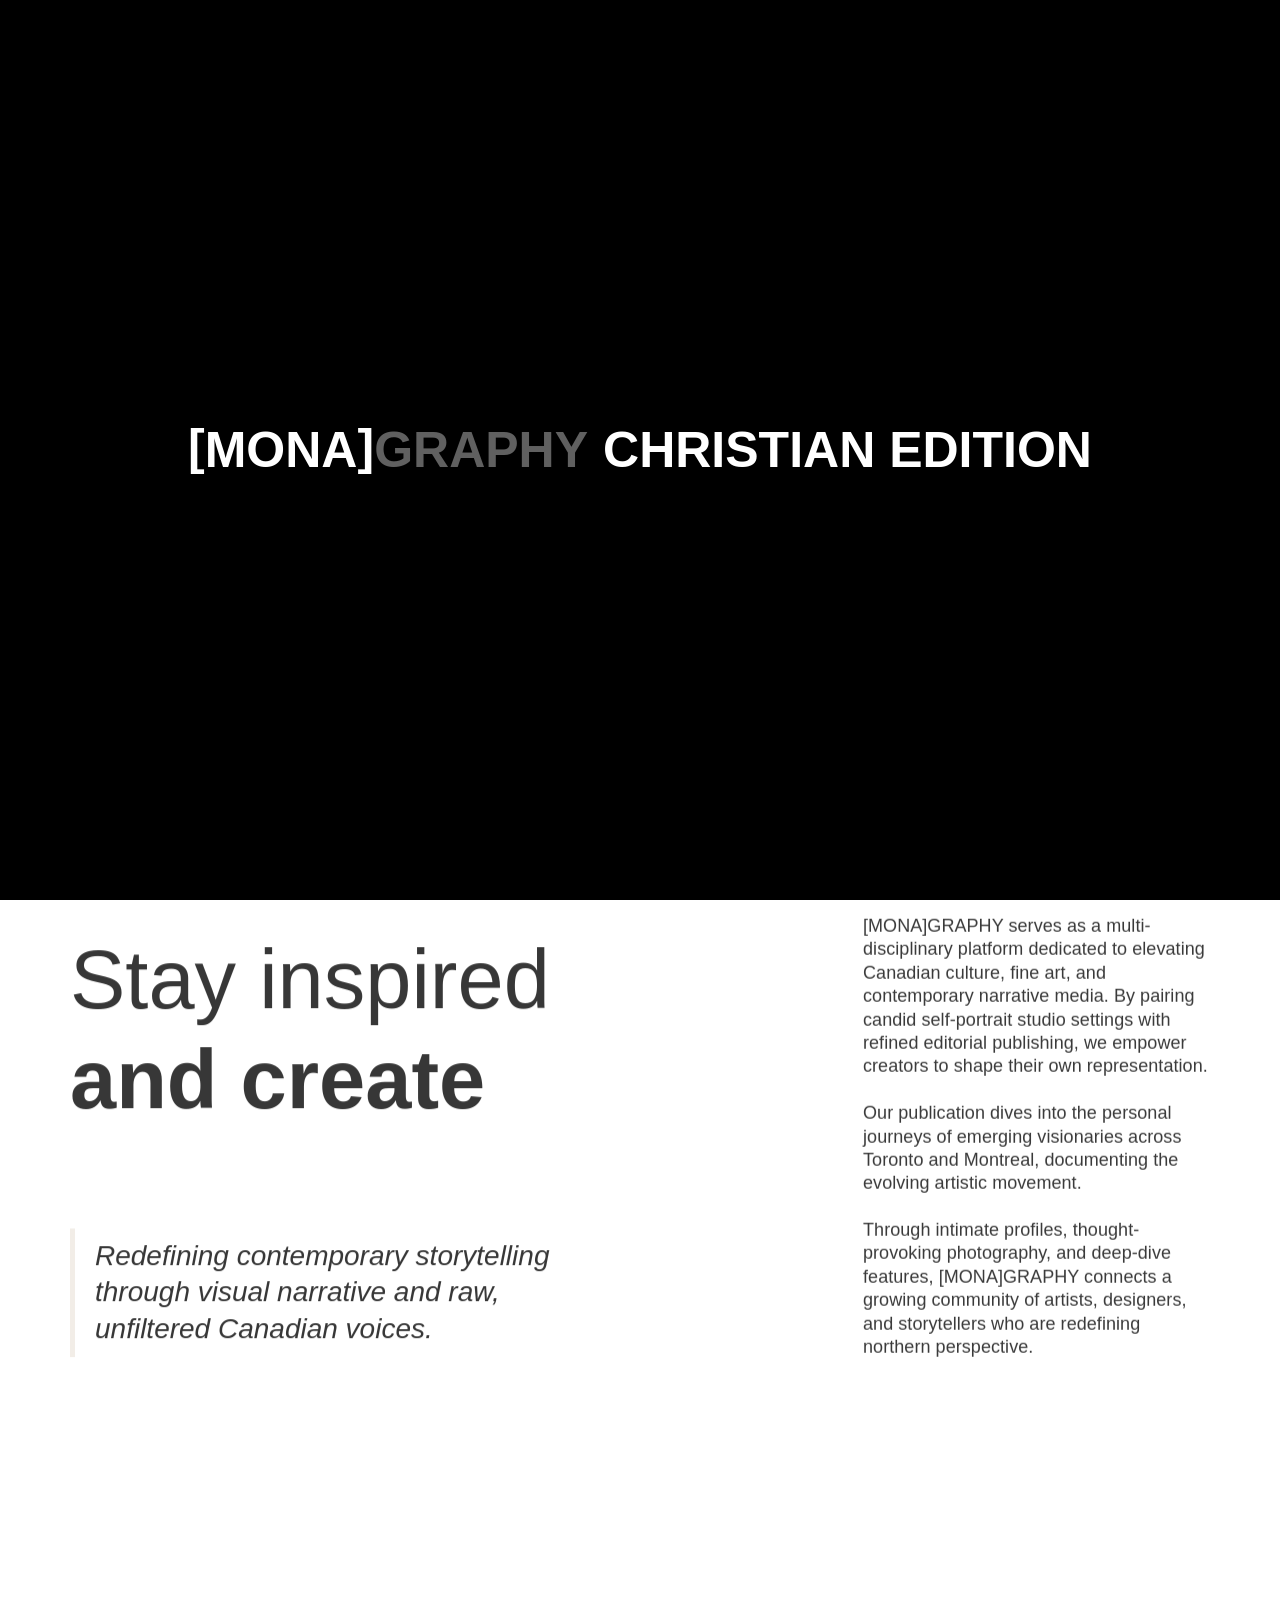
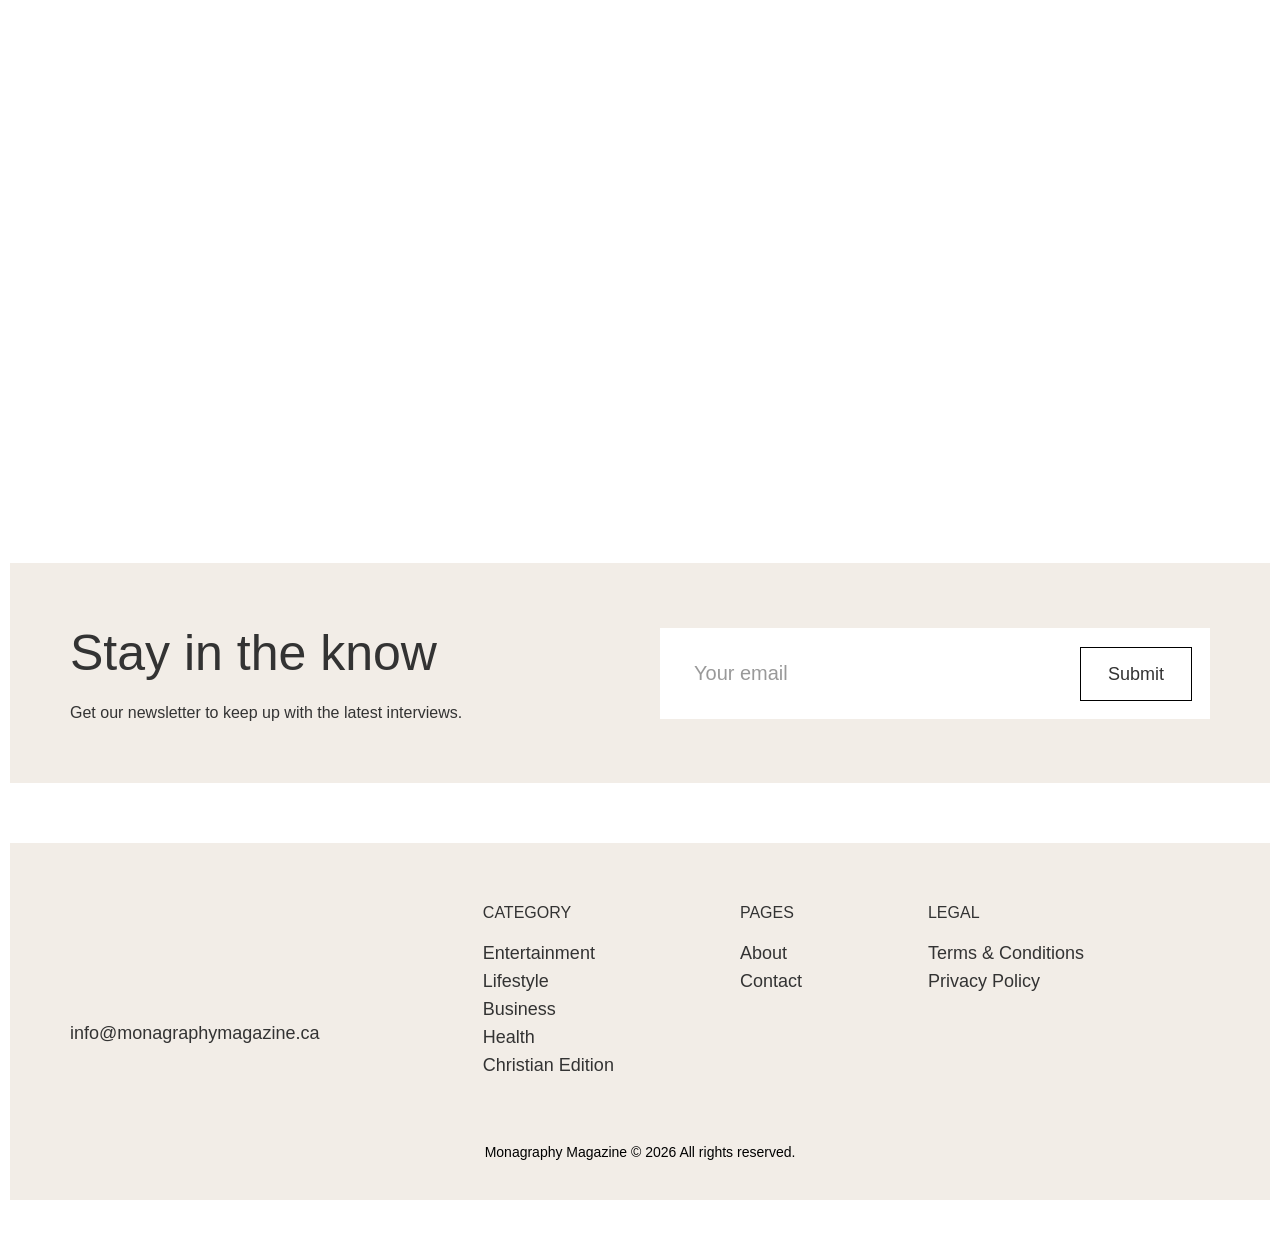
==== commit d1798966: "update" ====
--- a/about.html
+++ b/about.html
@@ -1,5 +1,5 @@
 <!DOCTYPE html>
-<html data-wf-domain="hablo.webflow.io" data-wf-page="64b53c4fd4242575cd89515d" data-wf-site="6486d42bb615abb2a49e3a01" lang="en">
+<html data-wf-domain="www.monagraphymagazine.ca" data-wf-page="64b53c4fd4242575cd89515d" data-wf-site="6486d42bb615abb2a49e3a01" lang="en">
     <head>
         <meta charset="utf-8"/>
 		<title>Monagraphy Magazine | Story-Driven Editorial for Creators & Visionaries</title>
@@ -20,6 +20,56 @@
 		<meta name="twitter:title" content="Monagraphy Magazine" />
 		<meta name="twitter:description" content="Showcasing the voices, journeys, and creativity of everyday visionaries through words, art, and ambition." />
 		<meta name="twitter:image" content="https://monagraphymagazine.ca/images/mgm-logo.svg" />
+
+		<script type="application/ld+json">
+		{
+		  "@context": "https://schema.org",
+		  "@type": "Periodical",
+		  "name": "Monagraphy Magazine",
+		  "url": "https://monagraphymagazine.ca/",
+		  "description": "A modern, story-driven digital publication and editorial platform celebrating the raw, unfiltered journeys of artists, entrepreneurs, mothers, creators, and everyday visionaries, focused on narratives of grit, creativity, and resilience.",
+		  "genre": "Art, Culture, Lifestyle, & Entrepreneurship",
+		  "publisher": {
+		    "@type": "Organization",
+		    "name": "Monagraphy Ecosystem",
+		    "sameAs": [
+		      "https://www.instagram.com/monagraphymagazine"
+		    ]
+		  },
+		  "hasPart": [
+		    {
+		      "@type": "WebPage",
+		      "name": "Entertainment",
+		      "url": "https://monagraphymagazine.ca/entertainment",
+		      "description": "Highlighting emerging artists, vocalists, stand-up comedians, and creatives in the South Asian and Canadian arts scenes."
+		    },
+		    {
+		      "@type": "WebPage",
+		      "name": "Lifestyle",
+		      "url": "https://monagraphymagazine.ca/lifestyle",
+		      "description": "Stories centered on modern living, culture, family, motherhood, and unfiltered personal journeys."
+		    },
+		    {
+		      "@type": "WebPage",
+		      "name": "Business",
+		      "url": "https://monagraphymagazine.ca/business",
+		      "description": "Celebrating entrepreneurial grit, business innovation, and the raw paths of visionaries and startup founders."
+		    },
+		    {
+		      "@type": "WebPage",
+		      "name": "Health",
+		      "url": "https://monagraphymagazine.ca/health",
+		      "description": "Features on physical and mental well-being, mindfulness, and healthy living narratives."
+		    },
+		    {
+		      "@type": "WebPage",
+		      "name": "Christian Edition",
+		      "url": "https://monagraphymagazine.ca/christian-edition",
+		      "description": "A faith-centered offshoot focused on Gospel testimonies, worship leaders, and purposeful art."
+		    }
+		  ]
+		}
+		</script>
 		
 		<link href="css/styles.css" rel="stylesheet" type="text/css"/>
 		
@@ -42,15 +92,11 @@
             }(window, document);
         </script>
         <script src="https://cdn.lordicon.com/lordicon.js"></script>
-        <link href="images/mgm-logo.svg" rel="shortcut icon" type="image/x-icon"/>
+		
+        <link href="images/mgm-logo.svg" rel="icon"/>
         <link href="images/mgm-logo.svg" rel="apple-touch-icon"/>
 
 		<style>
-		.active {
-			color: #000000;
-			font-weight: 600;
-		}
-			
 		#preloader {
 		    position: fixed;
 		    inset: 0;
--- a/css/styles.css
+++ b/css/styles.css
@@ -2222,6 +2222,275 @@
 
 
 
+
+
+
+
+
+
+
+
+
+/* Base Modal Layout */
+.gallery_modal {
+  position: fixed;
+  inset: 0;
+  background: rgba(0, 0, 0, 0.92);
+  display: none;
+  align-items: center;
+  justify-content: space-between;
+  padding: 0 24px;
+  z-index: 1000;
+  box-sizing: border-box;
+}
+
+.gallery_modal.is-active {
+  display: flex;
+}
+
+/* Image Container */
+.gallery_modal_container {
+  flex: 1;
+  height: 85vh;
+  display: flex;
+  justify-content: center;
+  align-items: center;
+  margin: 0 20px;
+}
+
+.gallery_modal_container img {
+  max-width: 100%;
+  max-height: 100%;
+  object-fit: contain;
+}
+
+/* Perfectly Centered Flex Buttons */
+.gallery_modal_arrow,
+.gallery_modal_close {
+  display: inline-flex;
+  align-items: center;
+  justify-content: center;
+  background: rgba(255, 255, 255, 0.15);
+  color: #ffffff;
+  border: none;
+  cursor: pointer;
+  padding: 0; /* Removes default button padding causing off-center icons */
+  transition: background 0.2s ease, transform 0.1s ease;
+  user-select: none;
+}
+
+.gallery_modal_arrow {
+  width: 50px;
+  height: 50px;
+  border-radius: 50%;
+  flex-shrink: 0;
+  z-index: 1001;
+}
+
+.gallery_modal_close {
+  position: absolute;
+  top: 20px;
+  right: 20px;
+  width: 44px;
+  height: 44px;
+  border-radius: 50%;
+  z-index: 1002;
+}
+
+.gallery_modal_arrow:hover,
+.gallery_modal_close:hover {
+  background: rgba(255, 255, 255, 0.35);
+}
+
+.gallery_modal_arrow:active,
+.gallery_modal_close:active {
+  transform: scale(0.95);
+}
+
+/* Mobile Responsive Adjustments */
+@media (max-width: 768px) {
+  .gallery_modal.is-active {
+    display: grid;
+    grid-template-rows: 1fr auto;
+    grid-template-columns: 1fr 1fr;
+    row-gap: 20px;
+    padding: 60px 16px 24px 16px;
+  }
+
+  /* Maximize image size on mobile screens */
+  .gallery_modal_container {
+    grid-column: 1 / -1;
+    grid-row: 1;
+    width: 100%;
+    height: 100%;
+    max-height: 72vh;
+    margin: 0;
+  }
+
+  /* Move buttons to the bottom of the screen */
+  .gallery_modal_prev {
+    grid-column: 1;
+    grid-row: 2;
+    justify-self: end;
+    margin-right: 10px;
+    width: 64px;
+    height: 48px;
+    border-radius: 24px;
+  }
+
+  .gallery_modal_next {
+    grid-column: 2;
+    grid-row: 2;
+    justify-self: start;
+    margin-left: 10px;
+    width: 64px;
+    height: 48px;
+    border-radius: 24px;
+  }
+
+  .gallery_modal_close {
+    top: 14px;
+    right: 14px;
+  }
+}
+
+
+
+
+
+
+
+
+
+
+
+
+
+
+
+
+
+
+
+
+
+
+
+
+
+
+.event-modal-overlay {
+    position: fixed;
+    top: 0;
+    left: 0;
+    width: 100vw;
+    height: 100vh;
+    background: rgba(0, 0, 0, 0.6);
+    display: flex;
+    align-items: center;
+    justify-content: center;
+    z-index: 9999;
+}
+
+.event-modal-card {
+    background: #fff;
+    padding: 24px;
+    border-radius: 12px;
+    max-width: 600px;
+    width: 90%;
+    position: relative;
+    box-shadow: 0 10px 25px rgba(0, 0, 0, 0.2);
+}
+
+.event-modal-card img {
+    width: 100%;
+    height: auto;
+    border-radius: 8px;
+    margin-bottom: 16px;
+}
+
+.event-modal-close {
+    position: absolute;
+    top: -44px; /* Pulls the button above the top-right of the card */
+    right: 0;
+    background: transparent;
+    border: none;
+    color: #ffffff; /* White icon to remain visible on dark backdrop */
+    cursor: pointer;
+    display: flex;
+    align-items: center;
+    justify-content: center;
+    padding: 6px;
+    border-radius: 50%;
+    transition: background-color 0.2s ease, transform 0.2s ease;
+}
+
+.event-modal-close:hover {
+    background-color: rgba(255, 255, 255, 0.2);
+    transform: scale(1.08);
+}
+
+.event-modal-close svg {
+    display: block;
+}
+
+
+
+
+
+
+
+
+
+
+
+
+
+
+
+
+
+
+
+
+
+
+
+
+
+
+
+
+
+
+
+
+
+
+
+
+
+
+
+
+
+
+
+
+
+
+
+
+
+
+
+
+
+
+
+
+
+
 .coming-soon {
     text-align: center;
 }
@@ -2341,7 +2610,7 @@
 .hero_content {
   margin-top: 100px;
   padding: 40px;
-  background: rgba(255, 255, 255, 0.2);
+  background: rgba(255, 255, 255, 0.4);
   backdrop-filter: blur(10px);
   -webkit-backdrop-filter: blur(10px);
   border: 1px solid rgba(255, 255, 255, 0.3);
@@ -2655,7 +2924,7 @@
   color: var(--black);
   flex-direction: column;
   align-items: flex-start;
-  height: 300px;
+  height: 330px;
   text-decoration: none;
   display: flex;
 }
@@ -2721,7 +2990,7 @@
   grid-row-gap: 16px;
   text-align: left;
   grid-template-rows: auto;
-  grid-template-columns: .75fr 1fr;
+  grid-template-columns: 1fr 1fr;
   grid-auto-columns: 1fr;
   height: auto;
   margin-bottom: 40px;
@@ -2754,7 +3023,7 @@
 .item-exhibitions {
   flex-direction: row;
   justify-content: space-between;
-  height: 400px;
+  height: 600px;
   padding-top: 20px;
   padding-bottom: 20px;
   display: flex;
@@ -2762,13 +3031,13 @@
 
 .item-exhibitions:nth-child(odd) {
   width: auto;
-  height: 800px;
+  height: 1200px;
   margin-left: 0;
 }
 
 .item-exhibitions:first-child, .item-exhibitions:last-child {
   width: auto;
-  height: 400px;
+  height: 600px;
   margin-left: 0;
 }
 
@@ -2776,7 +3045,7 @@
   column-count: 3;
   column-rule-width: 0px;
   column-gap: 13px;
-  height: 800px;
+  height: 1200px;
 }
 
 .instagram-grid {
@@ -3696,7 +3965,7 @@
   width: 36%;
   height: 75vh;
   margin-bottom: 30px;
-  margin-left: auto;
+  margin-left: 30px;
   position: -webkit-sticky;
   position: sticky;
   top: 19.5vh;
@@ -4333,6 +4602,7 @@
   .background-video-2 {
     width: 100%;
     height: 500px;
+    margin-left: auto;
     position: relative;
     top: auto;
   }
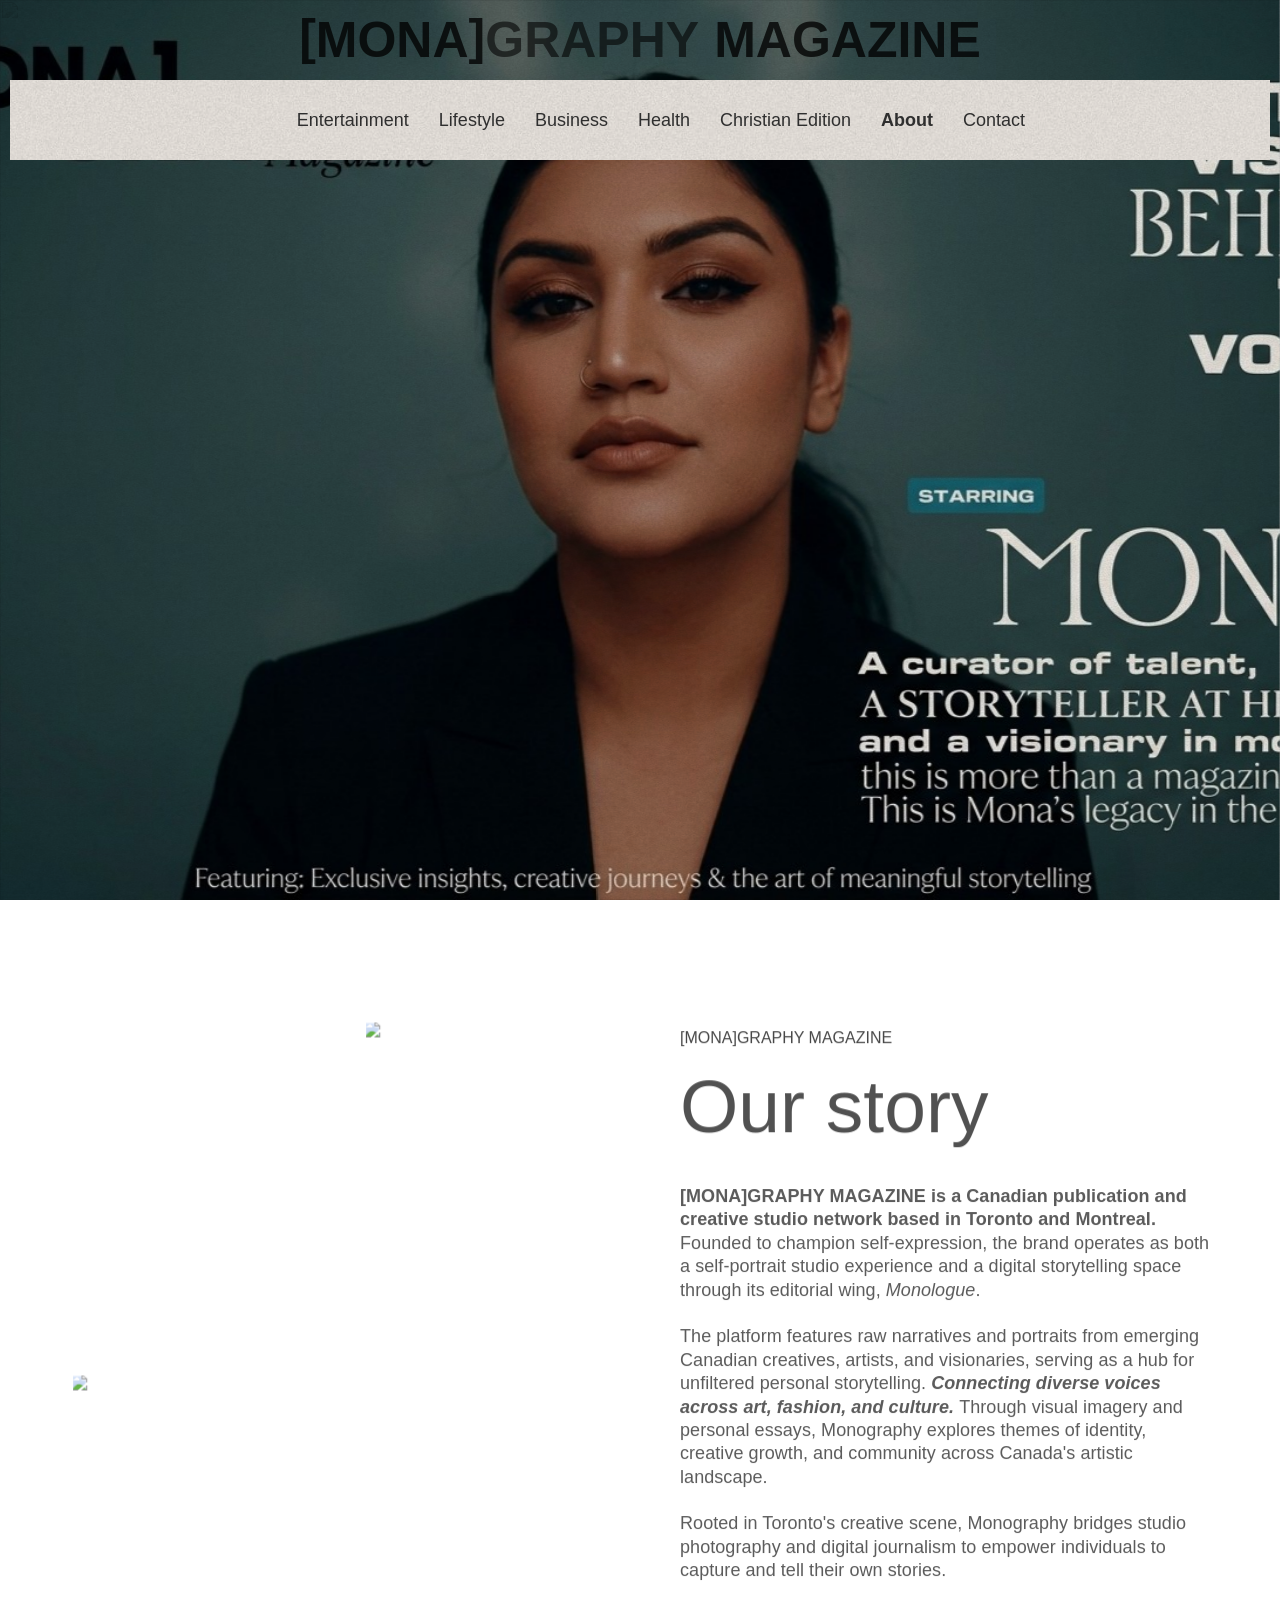
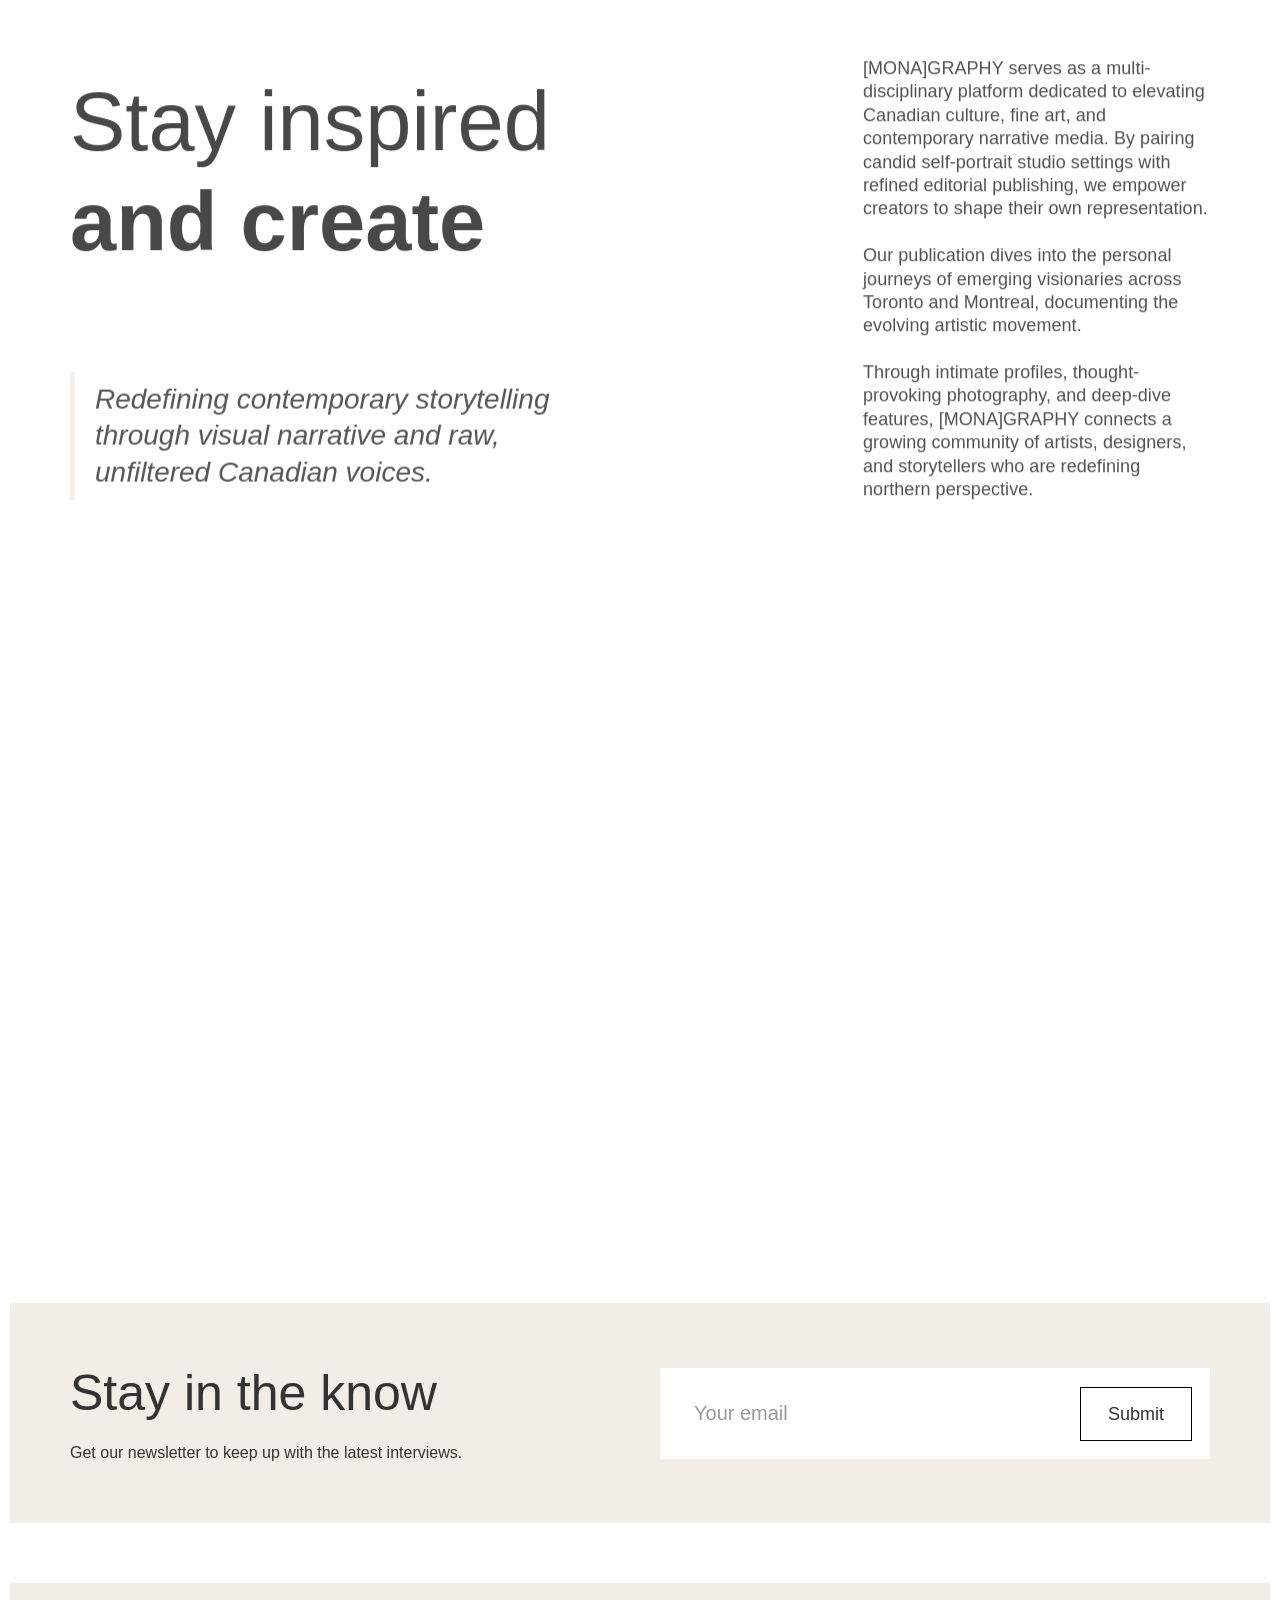
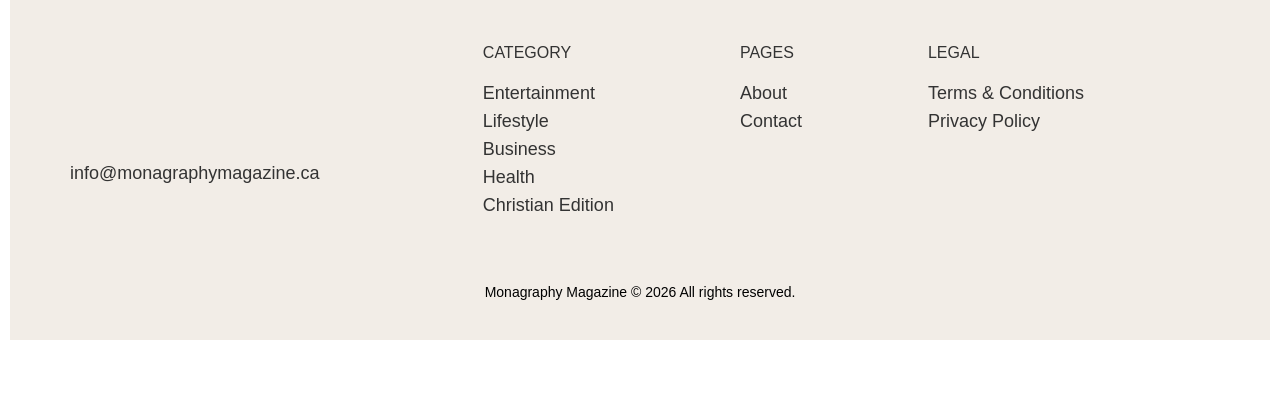
==== commit 1c0528a0: "update" ====
--- a/about.html
+++ b/about.html
@@ -186,9 +186,7 @@
                     </a>
 
 
-
-
-                    
+ 
                     <nav role="navigation" class="nav-menu w-nav-menu">
                         <img src="images/background.jpg" alt="" class="image absolute hide-desktop"/>
                         <div class="div-block-3 div-block-4 div-block-5 div-block-6">
@@ -266,6 +264,14 @@
                 </div>
             </div>
 
+
+
+            <!-- Hero Landing -->
+            <section class="section about_hero_image">
+            </section>
+
+
+            
 			<div class="spacer"></div>
 
 
--- a/css/styles.css
+++ b/css/styles.css
@@ -2627,18 +2627,38 @@
     }
 }
 
-
-
-
-
-
-
-
-
-
-
-
-
+.about_hero_image {
+  display: flex;
+  align-items: center;
+  position: relative;
+  min-height: 100vh;
+  margin-top: -160px;
+  background-image: url(/images/about-hero.jpg);
+  background-position: center;
+  background-size: cover;
+  background-repeat: no-repeat;
+  background-attachment: fixed;
+}
+
+
+@media (max-width: 600px) {
+  .about_hero_image {
+    margin-top: -80px;
+  }
+}
+
+
+
+
+
+
+
+
+
+
+.active {
+  font-weight: 900;
+}
 
 
 
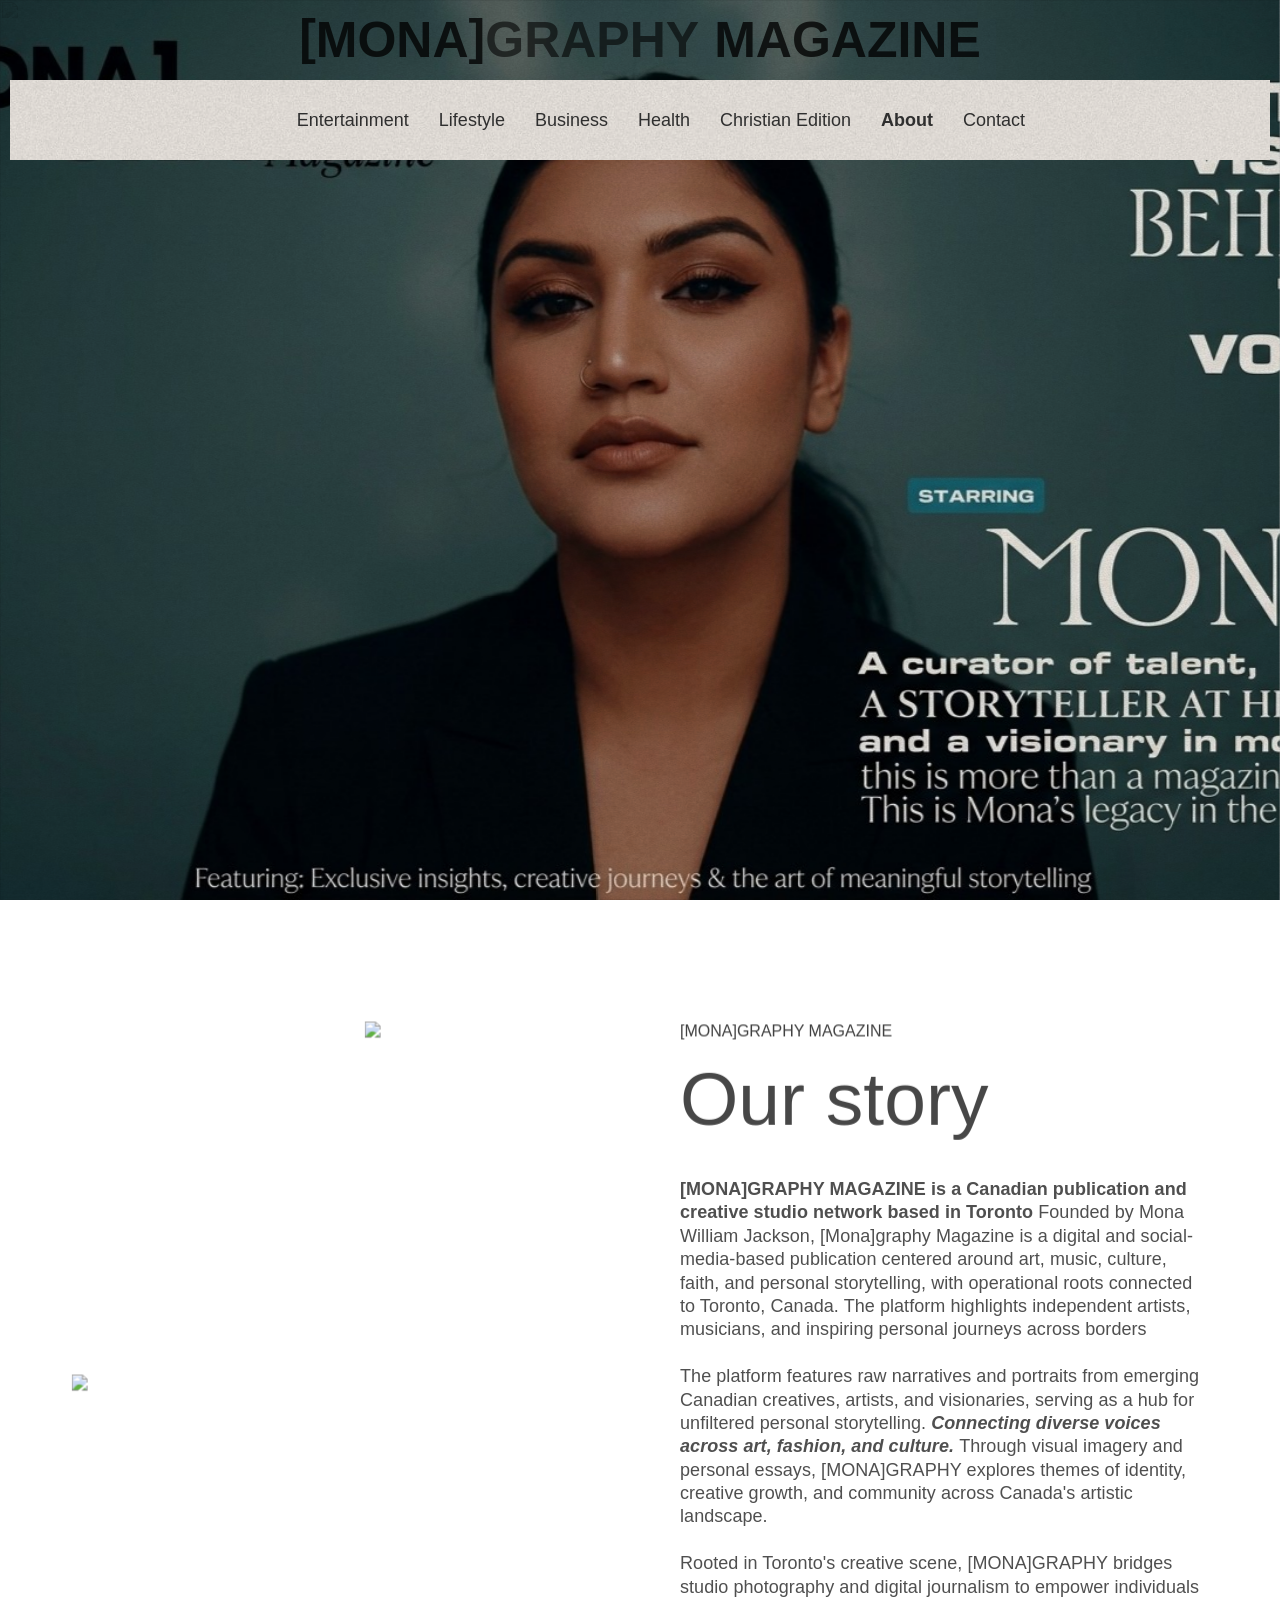
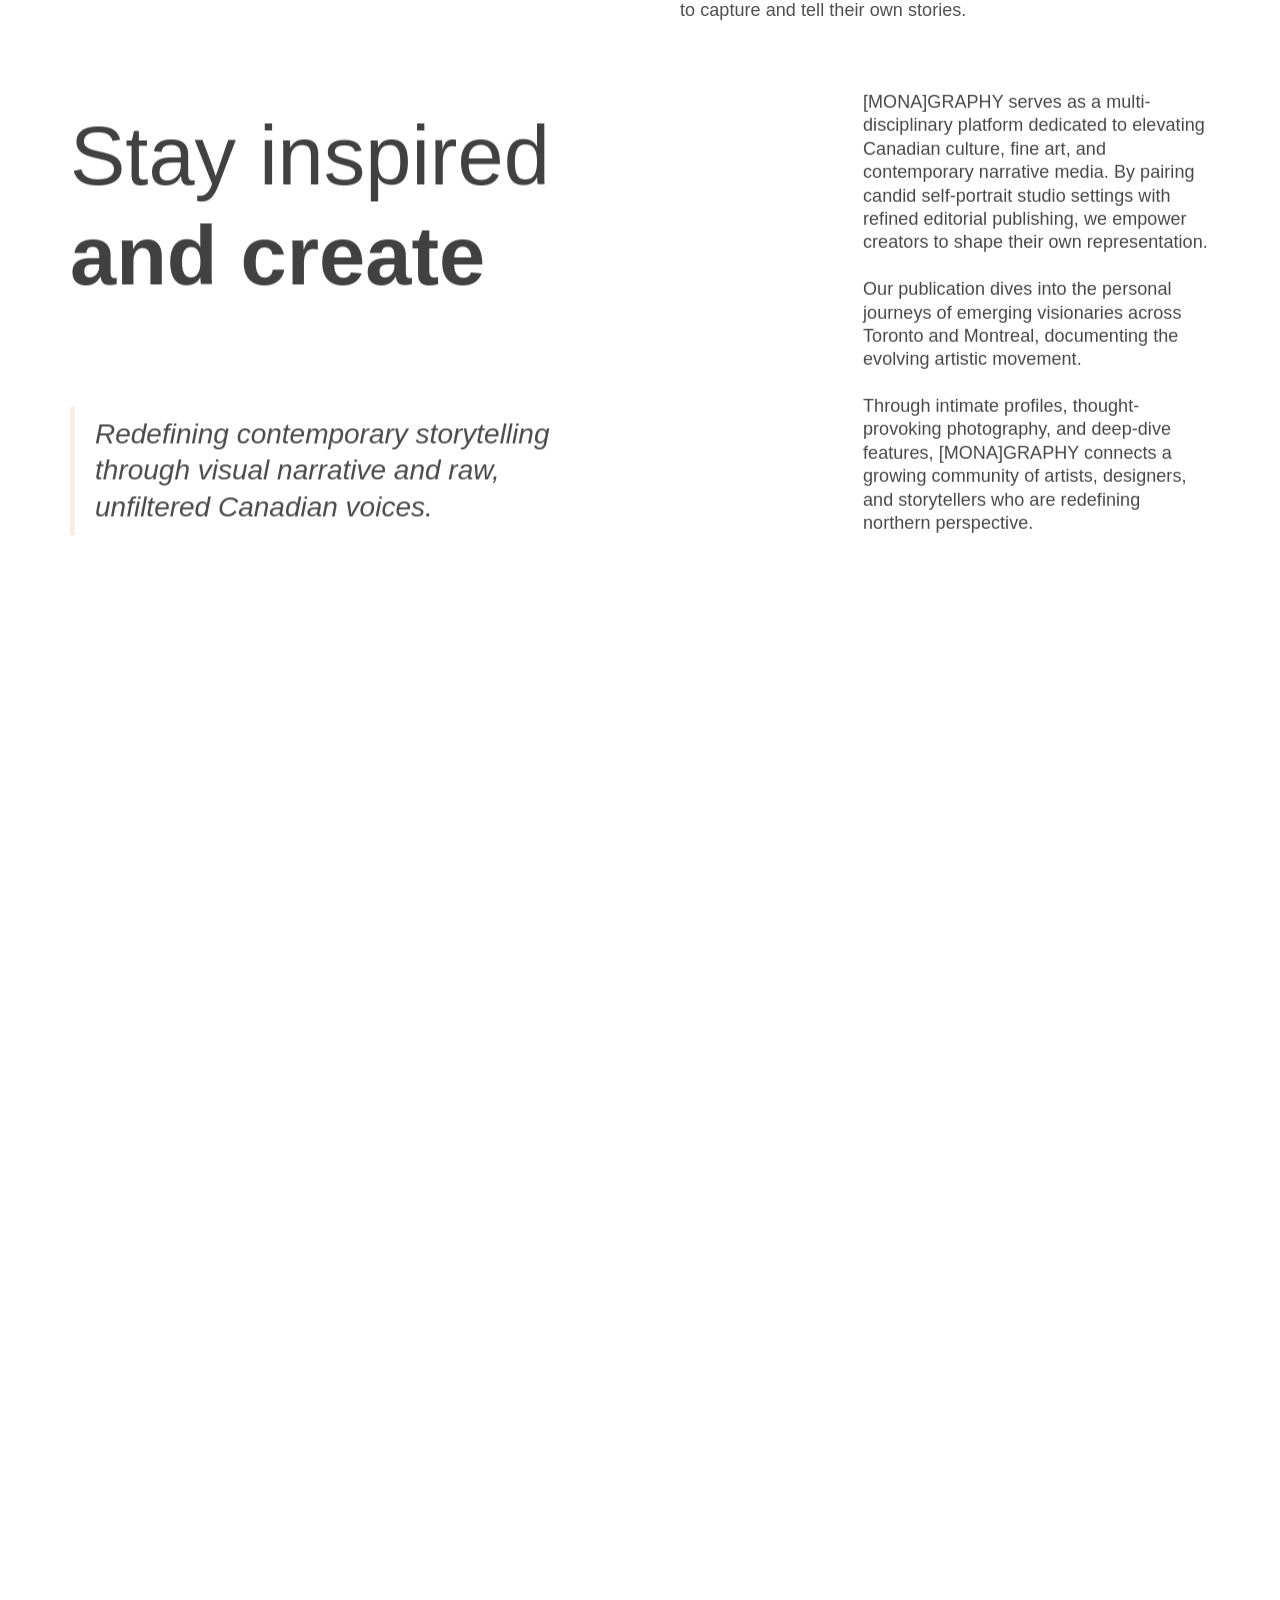
==== commit f29035c9: "update" ====
--- a/about.html
+++ b/about.html
@@ -313,15 +313,15 @@
                         <h1 class="slide-from-bottom-0-2">Our story</h1>
                         <div class="spacer-medium"></div>
                         <p class="slide-from-bottom-0-3">
-                            <strong>[MONA]GRAPHY MAGAZINE is a Canadian publication and creative studio network based in Toronto and Montreal.</strong>
-                            Founded to champion self-expression, the brand operates as both a self-portrait studio experience and a digital storytelling space through its editorial wing, <em>Monologue</em>. <br/>
+                            <strong>[MONA]GRAPHY MAGAZINE is a Canadian publication and creative studio network based in Toronto</strong>
+                            Founded by Mona William Jackson, [Mona]graphy Magazine is a digital and social-media-based publication centered around art, music, culture, faith, and personal storytelling, with operational roots connected to Toronto, Canada. The platform highlights independent artists, musicians, and inspiring personal journeys across borders <br/>
                             ‍<br/>
                             The platform features raw narratives and portraits from emerging Canadian creatives, artists, and visionaries, serving as a hub for unfiltered personal storytelling. 
                             <strong>
                                 <em>Connecting diverse voices across art, fashion, and culture.</em>
                             </strong>
-                            Through visual imagery and personal essays, Monography explores themes of identity, creative growth, and community across Canada's artistic landscape.<br/>
-                            <br/>Rooted in Toronto's creative scene, Monography bridges studio photography and digital journalism to empower individuals to capture and tell their own stories.
+                            Through visual imagery and personal essays, [MONA]GRAPHY explores themes of identity, creative growth, and community across Canada's artistic landscape.<br/>
+                            <br/>Rooted in Toronto's creative scene, [MONA]GRAPHY bridges studio photography and digital journalism to empower individuals to capture and tell their own stories.
                         </p>
                     </div>
                 </div>
@@ -699,50 +699,7 @@
 
 		<script src="js/turn.js"></script>
 
-			<script>
-			$(document).ready(function() {
-			    const $wordList = $("#word-list");
-			    const wordsCount = $("#word-list div").length;
-			    const lineHeight = 1.2; // Matches your CSS em height
-			    let currentIndex = 0;
-			    let preloaderTriggered = false;
-			
-			    // Function that actually hides the preloader safely
-			    function dismissPreloader() {
-			        if (preloaderTriggered) return; // Prevent running this twice
-			        preloaderTriggered = true;
-			
-			        clearInterval(rollingInterval); // Stop any active intervals
-			        
-			        // Add a tiny beat, then slide up
-			        setTimeout(function() {
-			            $("#preloader").addClass("slide-up-curtain");
-			            
-			            // Garbage collection
-			            setTimeout(function() {
-			                $("#preloader").remove();
-			            }, 1600); // Matches your 1.5s CSS transition + buffer
-			        }, 300); 
-			    }
-			
-			    // 1. Rolling Animation
-			    const rollingInterval = setInterval(function() {
-			        if (currentIndex < wordsCount - 1) {
-			            currentIndex++;
-			            $wordList.css("transform", "translateY(-" + (currentIndex * lineHeight) + "em)");
-			        } else {
-			            // Fail-safe: If the words finish cycling and window hasn't loaded, dismiss anyway!
-			            dismissPreloader();
-			        }
-			    }, 400); // Snappy 400ms pace works great for long lists
-			
-			    // 2. Normal Curtain Lift (If page loads before words finish)
-			    $(window).on('load', function() {
-			        // Give the user a moment to see the brand, then dismiss
-			        setTimeout(dismissPreloader, 1000); 
-			    });
-			});
-			</script>
+        <script src="js/custom.js"></script>
         
     </body>
 </html>
--- a/css/styles.css
+++ b/css/styles.css
@@ -2461,36 +2461,6 @@
 
 
 
-
-
-
-
-
-
-
-
-
-
-
-
-
-
-
-
-
-
-
-
-
-
-
-
-
-
-
-
-
-
 .coming-soon {
     text-align: center;
 }
@@ -2533,11 +2503,6 @@
         text-align: center;
     }
 }
-
-
-
-
-
 
 
 
@@ -2677,6 +2642,12 @@
 
 
 
+
+
+
+
+
+/* Modal Overlay */
 .flipbook-modal {
   display: none;
   position: fixed;
@@ -2685,30 +2656,51 @@
   top: 0;
   width: 100%;
   height: 100%;
-  background: rgba(0,0,0,0.9);
-}
-
+  background: rgba(0, 0, 0, 0.9);
+  overflow: hidden;
+}
+
+/* Modal Layout & Centering */
 .flipbook-container {
   position: relative;
-  width: 822px;
-  height: 532.5px;
-  margin: 5% auto;
-}
-
+  width: 95vw;
+  height: 90vh;
+  margin: 0 auto;
+  display: flex;
+  justify-content: center;
+  align-items: center;
+}
+
+/* Universal Turn.js Centering Override */
+.flipbook-container > .flipbook {
+  margin: 0 auto !important;
+}
+
+/* Close Button */
 .close-btn {
   position: absolute;
-  top: -30px;
-  right: 0;
-  font-size: 30px;
+  top: 15px;
+  right: 20px;
+  font-size: 36px;
   color: #fff;
   cursor: pointer;
-}
-
-
-
-
-
-
+  z-index: 10000;
+  line-height: 1;
+  user-select: none;
+}
+
+/* Universal Page Styling (Applies to all flipbook pages & Turn.js wrappers) */
+.flipbook .page,
+.flipbook div[style*="background"] {
+  background-size: 100% 100% !important;
+  background-repeat: no-repeat !important;
+  background-position: center center !important;
+}
+
+/* Optional: Cover Page Shadow Effect */
+.flipbook .page.cover {
+  box-shadow: inset 0 0 20px #000;
+}
 
 
 
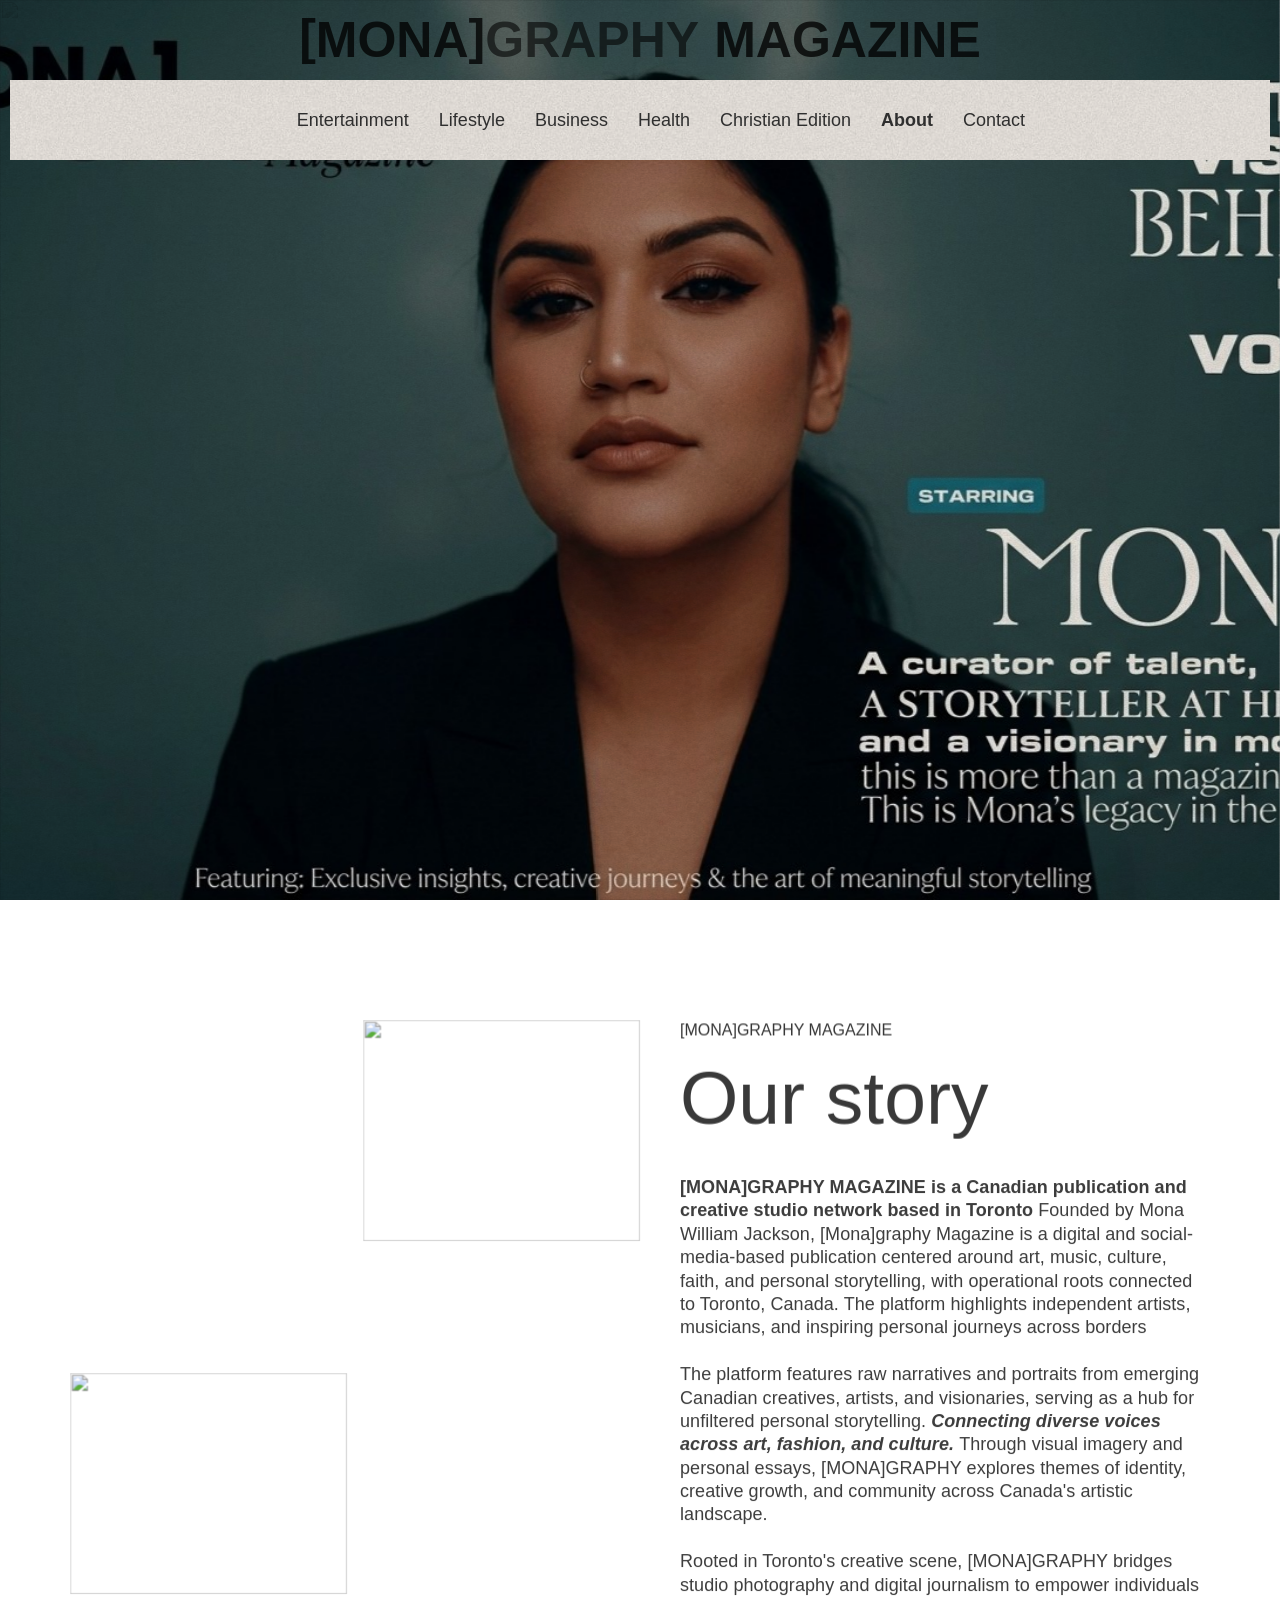
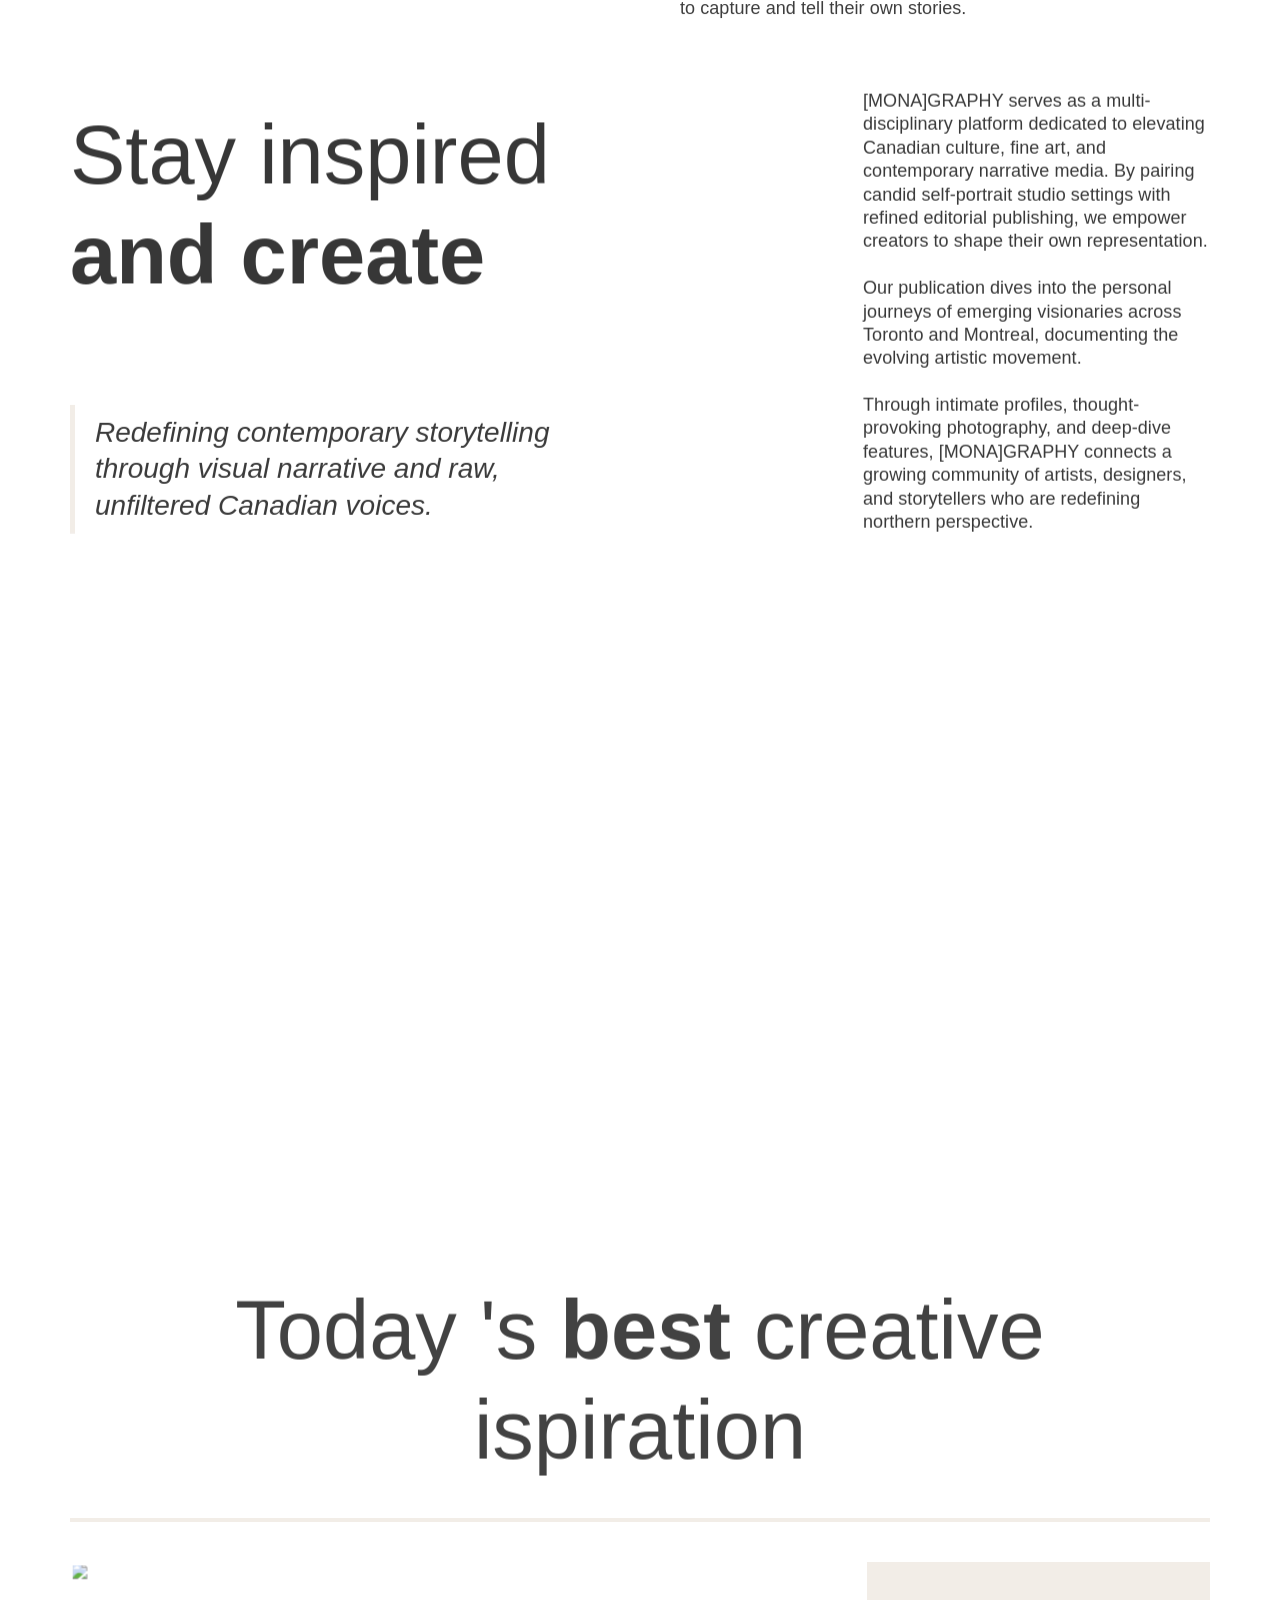
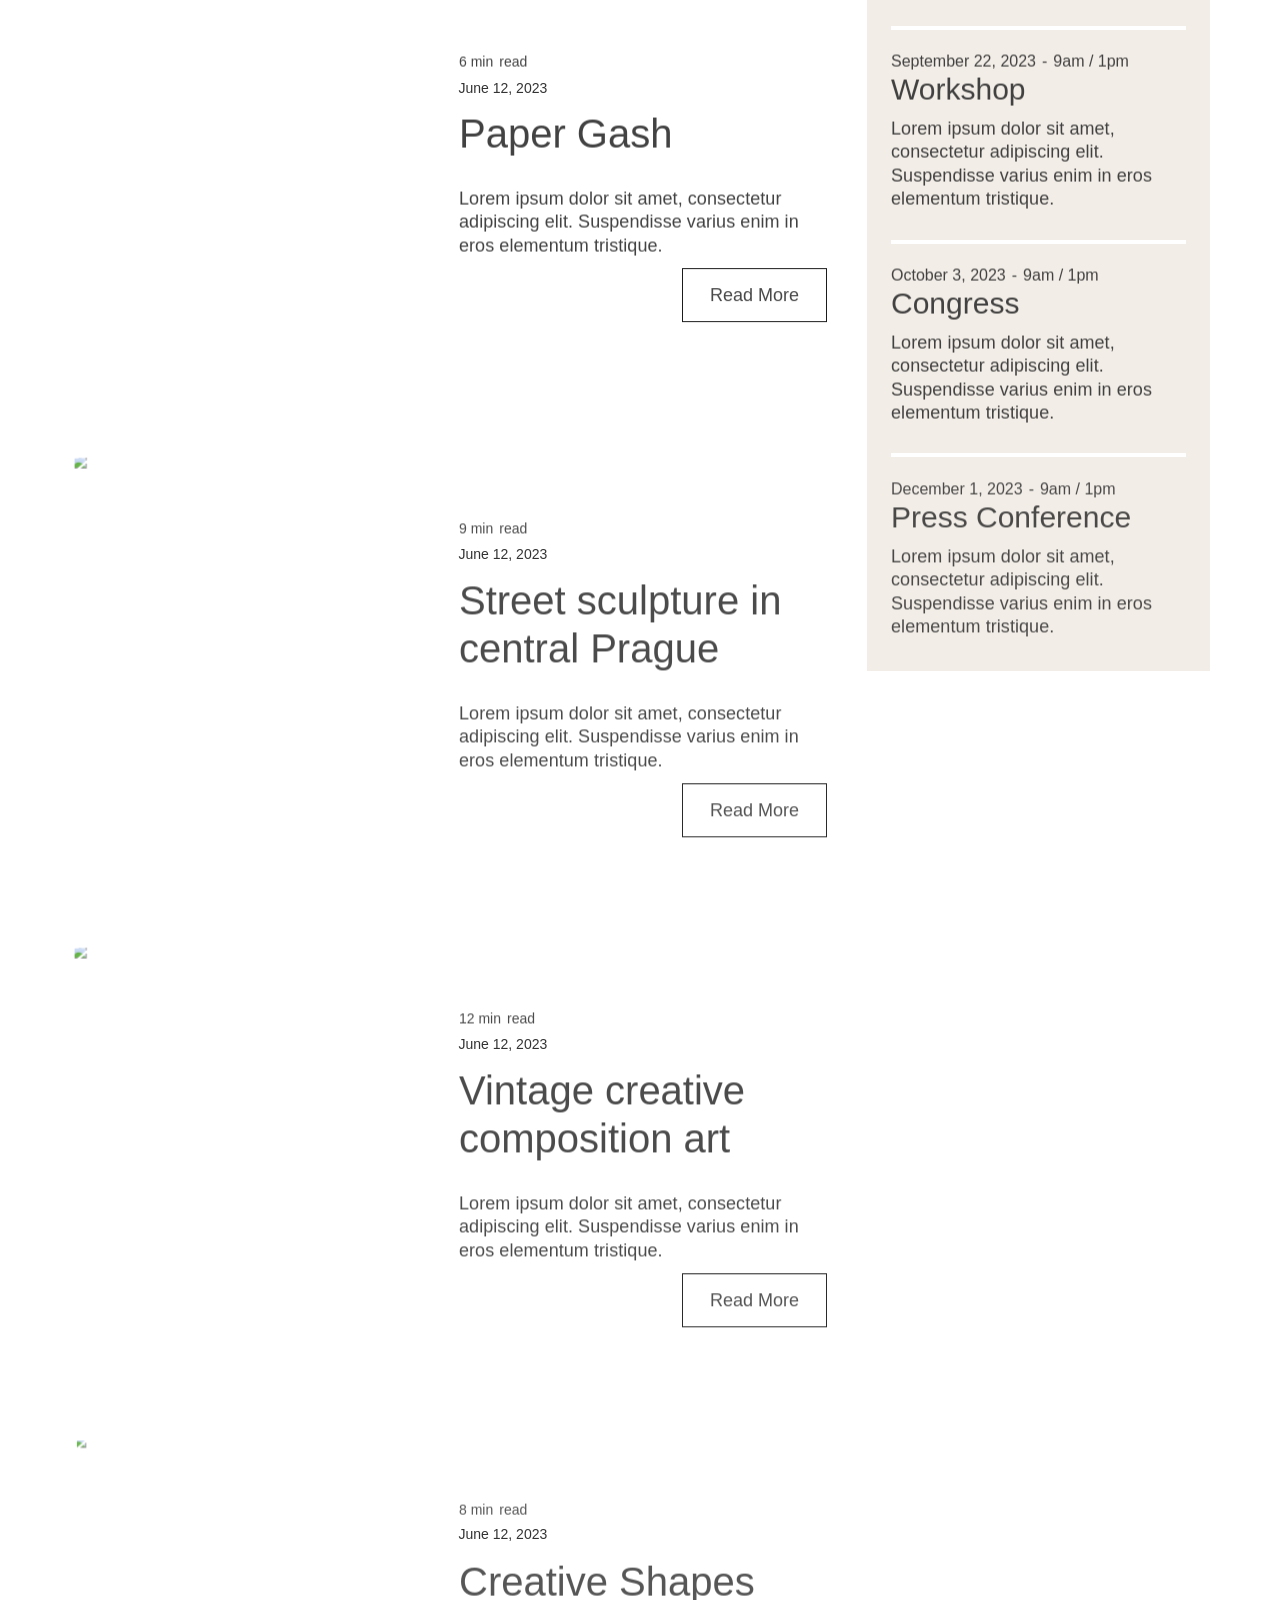
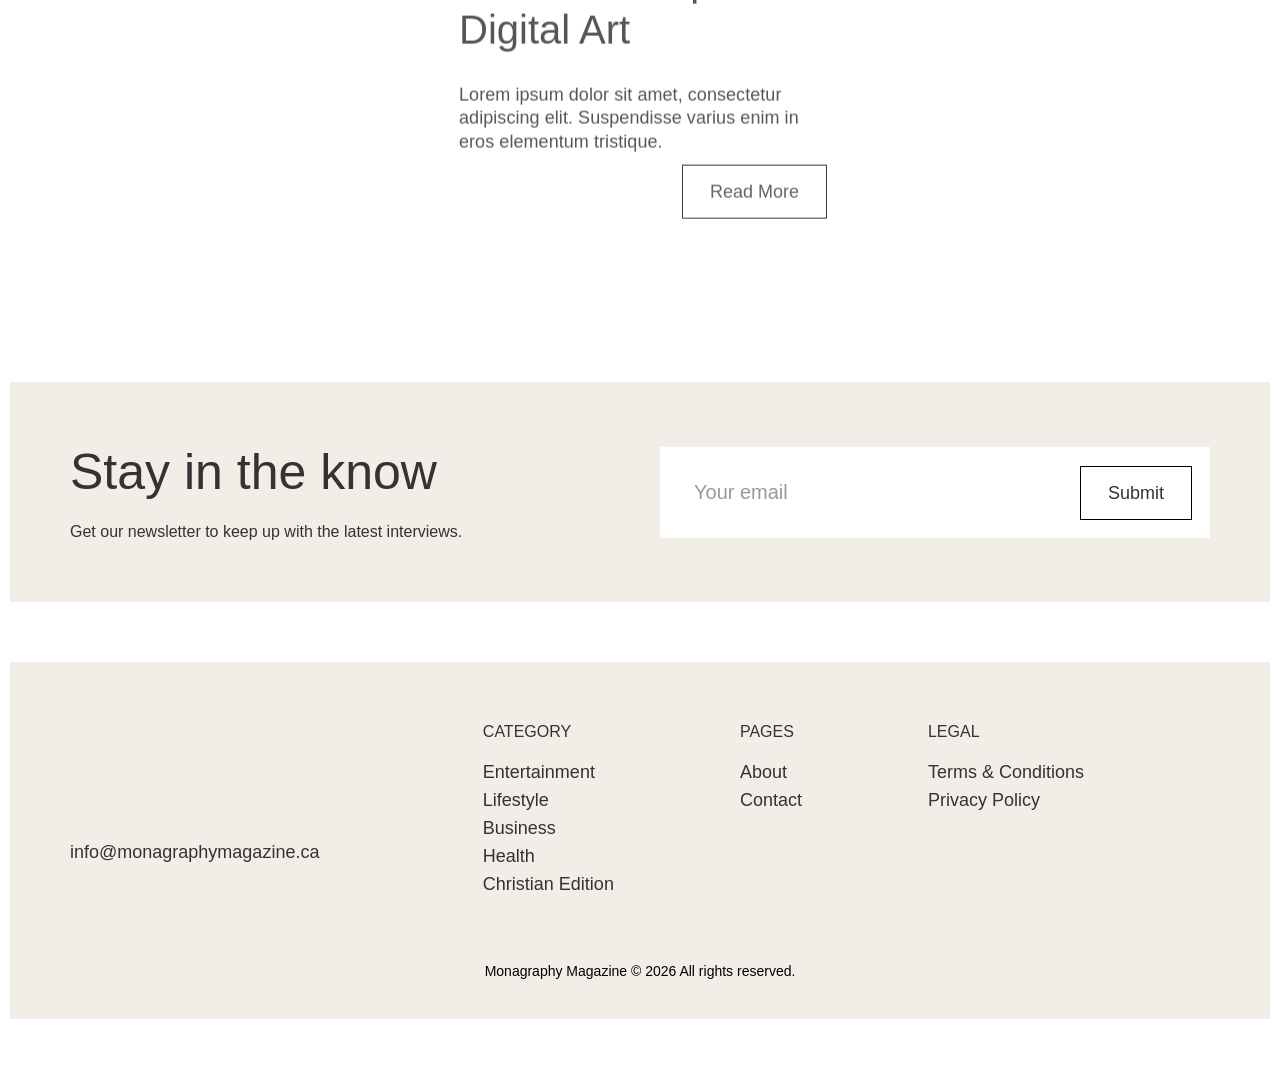
==== commit 84bc2733: "update" ====
--- a/about.html
+++ b/about.html
@@ -368,7 +368,7 @@
 
 
 			
-            <!-- <section class="section">
+            <section class="section">
                 <div class="container">
                     <h2 class="heading-style-h1 align-center slide-from-bottom-0-1">
                         Today &#x27;s <strong class="second">best </strong>
@@ -517,7 +517,7 @@
                         <p class="slide-from-bottom-0-1">Lorem ipsum dolor sit amet, consectetur adipiscing elit. Suspendisse varius enim in eros elementum tristique. </p>
                     </div>
                 </div>
-            </section> -->
+            </section>
 
 
 
--- a/css/styles.css
+++ b/css/styles.css
@@ -2621,6 +2621,19 @@
 
 
 
+
+
+
+
+
+
+
+
+
+
+
+
+
 .active {
   font-weight: 900;
 }
@@ -2701,6 +2714,99 @@
 .flipbook .page.cover {
   box-shadow: inset 0 0 20px #000;
 }
+
+
+
+
+
+
+
+
+
+
+
+
+
+
+
+
+
+
+
+
+
+
+
+
+
+
+
+
+
+
+
+
+
+
+
+
+
+
+
+
+
+
+
+
+
+.writing-container {
+    max-width: 800px;
+    margin: 0 auto;
+    padding: 30px 20px;
+    font-family: Arial, Helvetica, sans-serif;
+    color: #333333;
+    line-height: 1.35; /* Reduced line spacing */
+}
+
+/* Main Top Heading */
+.writing-container h1 {
+    text-align: center;
+    margin-top: 0;
+    margin-bottom: 40px; /* Large bottom margin */
+    font-size: 2.2rem;
+    letter-spacing: -0.5px;
+}
+
+/* Section Headings */
+.writing-container h3 {
+    margin-top: 36px; /* Top margin for spacing out sections */
+    margin-bottom: 12px;
+    font-size: 1.3rem;
+}
+
+/* Paragraphs & Lists */
+.writing-container p {
+    margin-top: 0;
+    margin-bottom: 12px;
+}
+
+.writing-container ul,
+.writing-container ol {
+    margin-top: 0;
+    margin-bottom: 16px;
+    padding-left: 24px;
+}
+
+.writing-container li {
+    margin-bottom: 6px;
+}
+
+
+
+
+
+
+
 
 
 
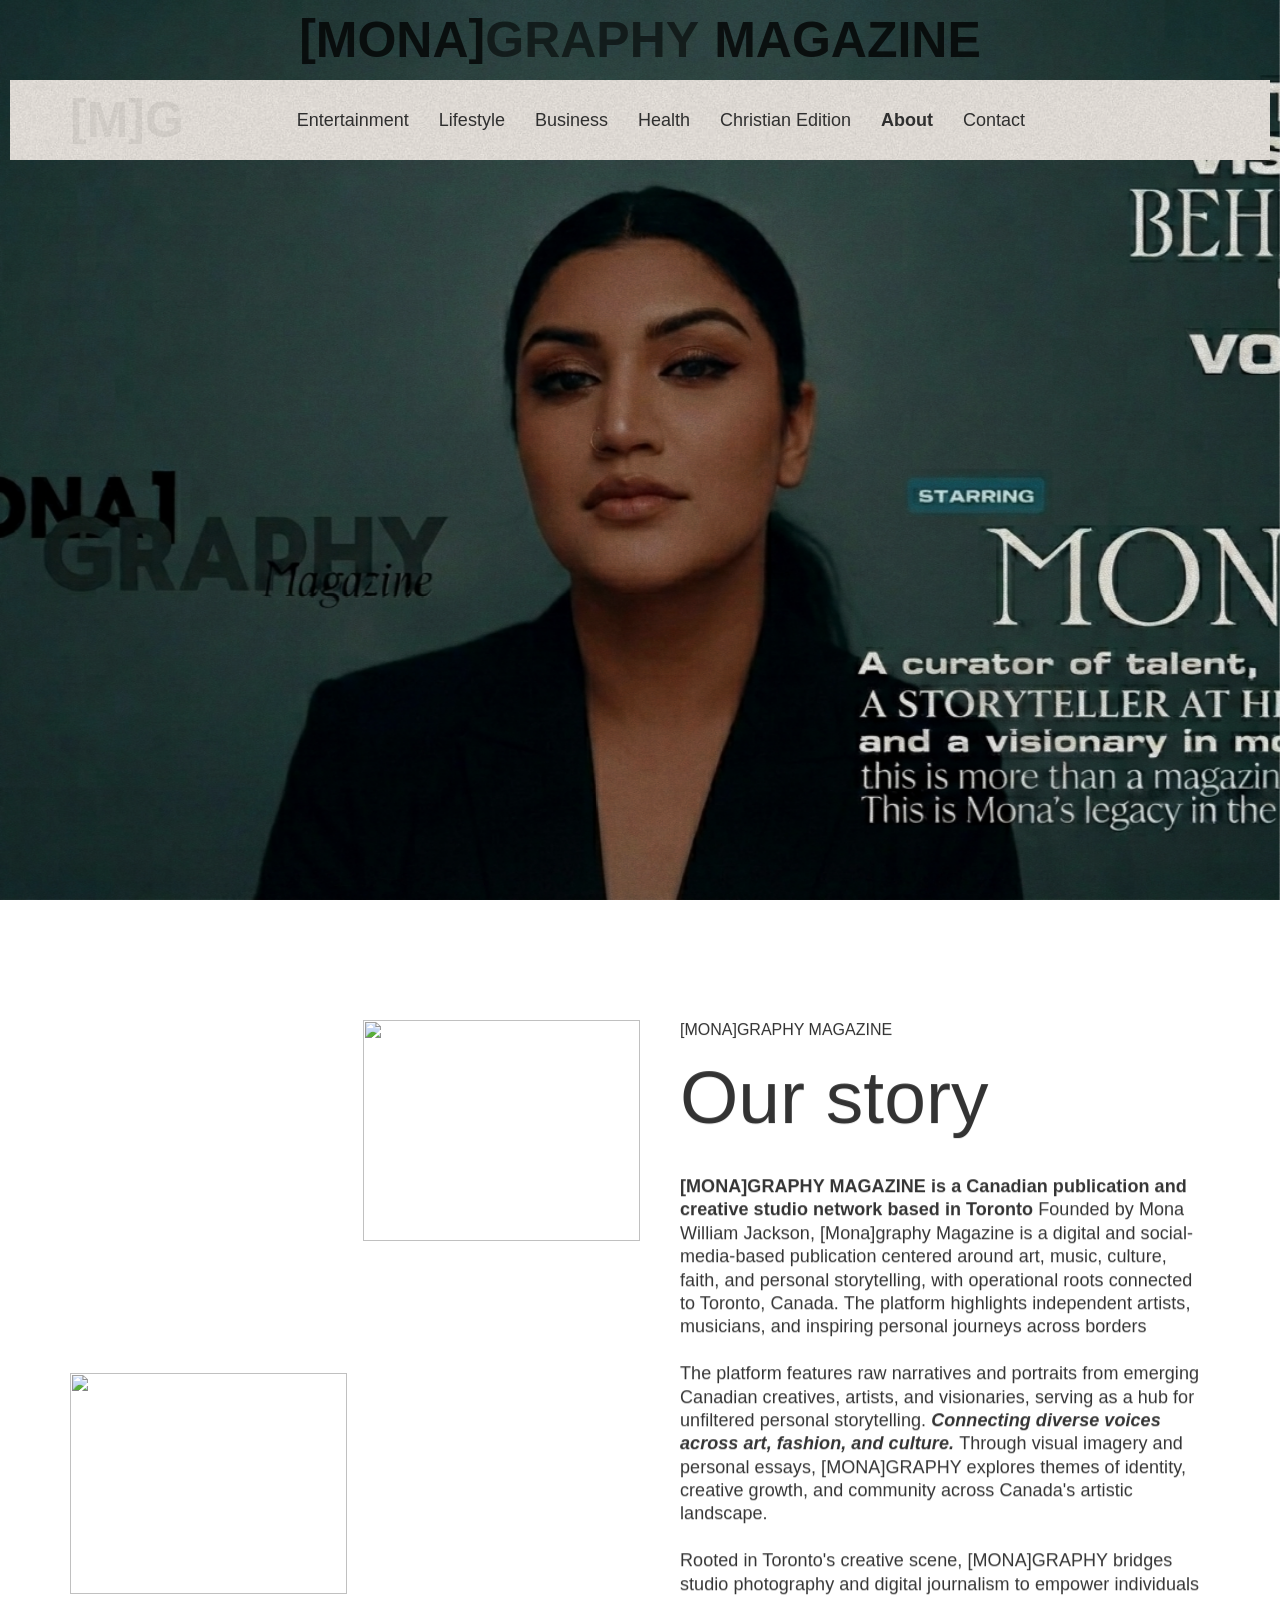
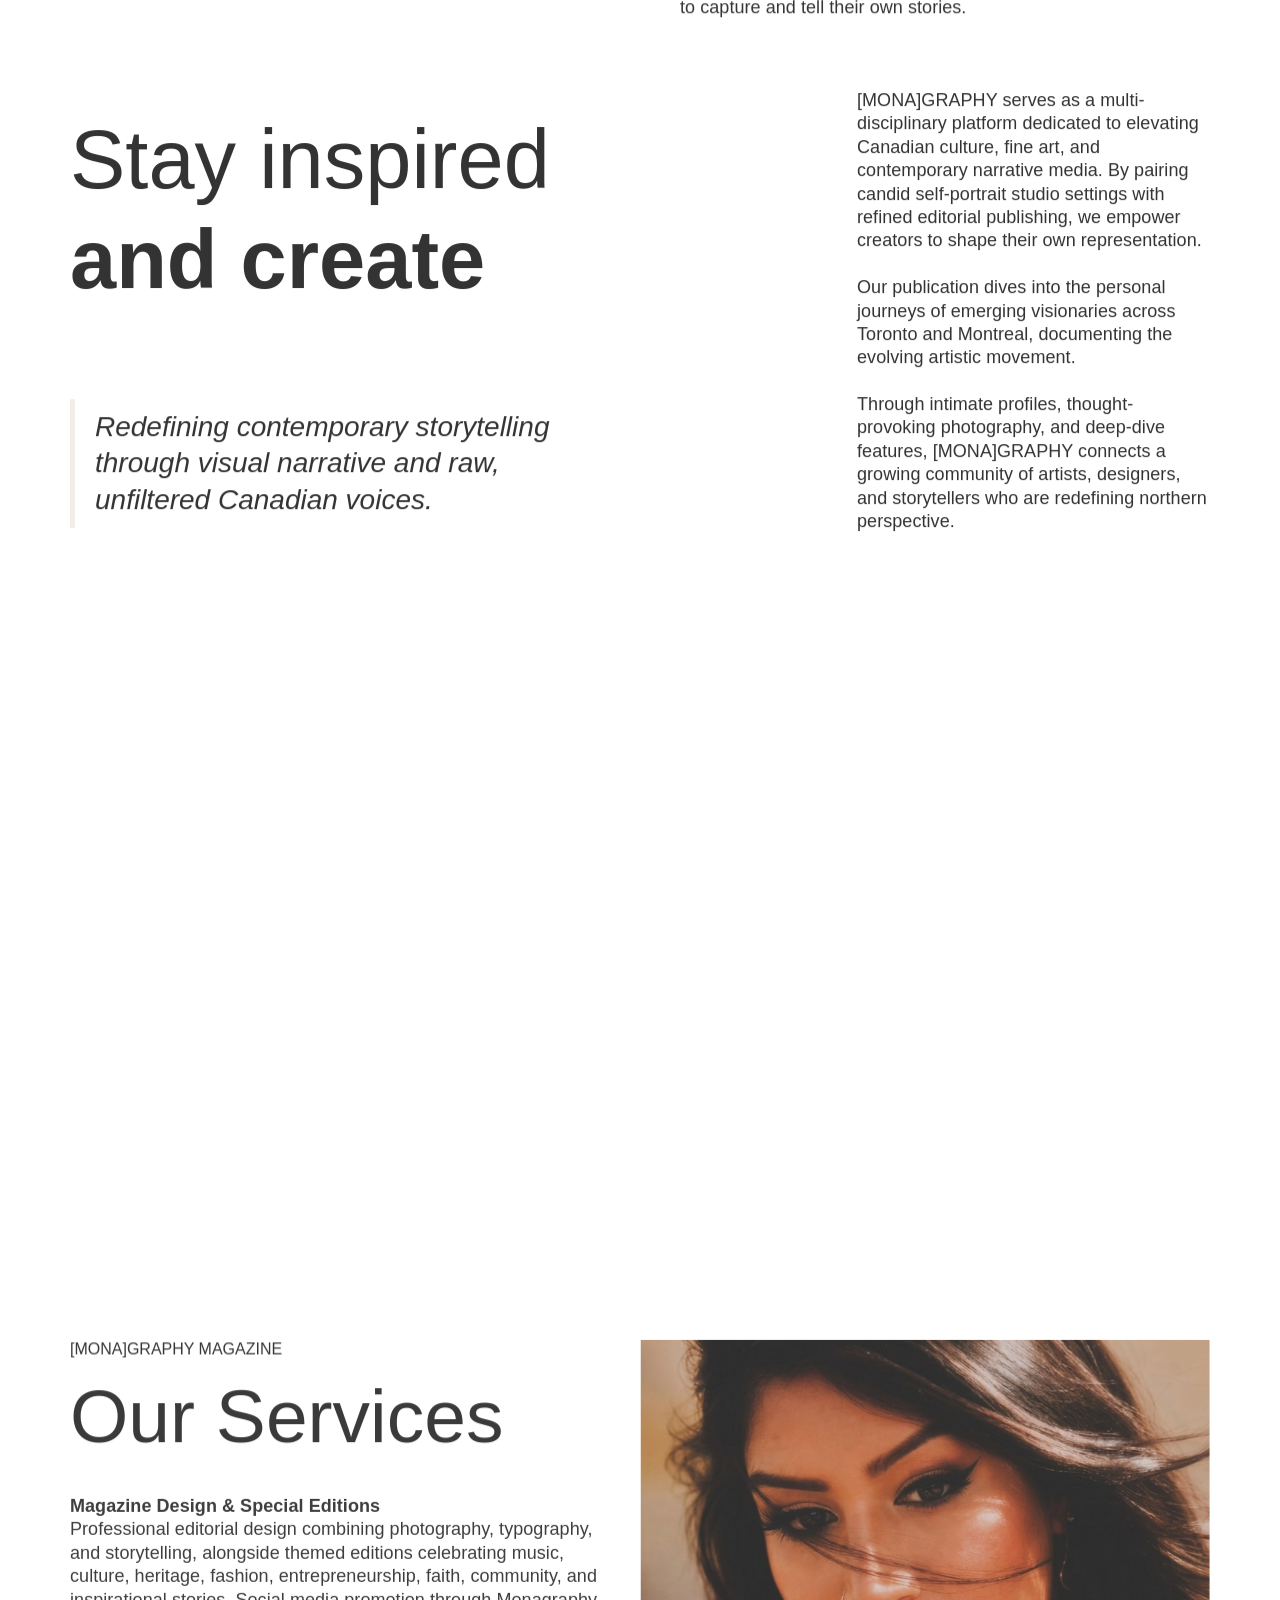
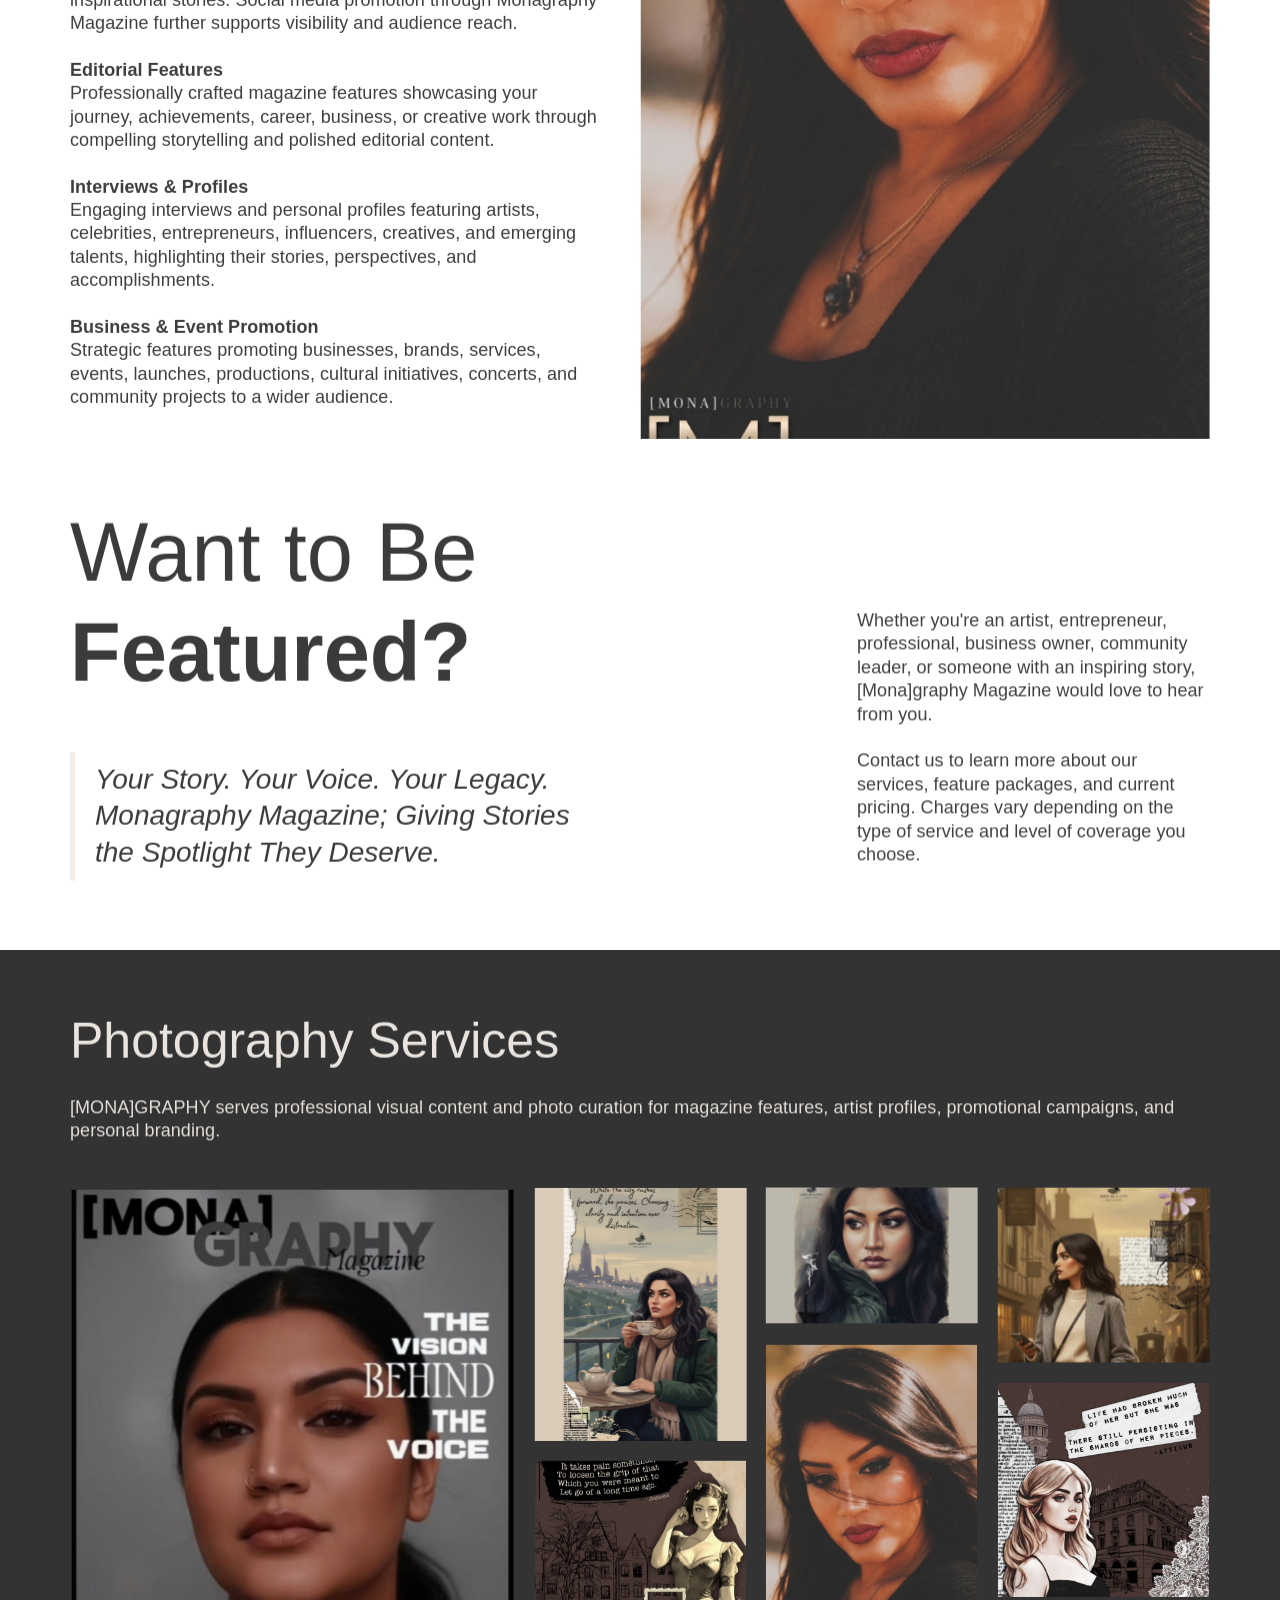
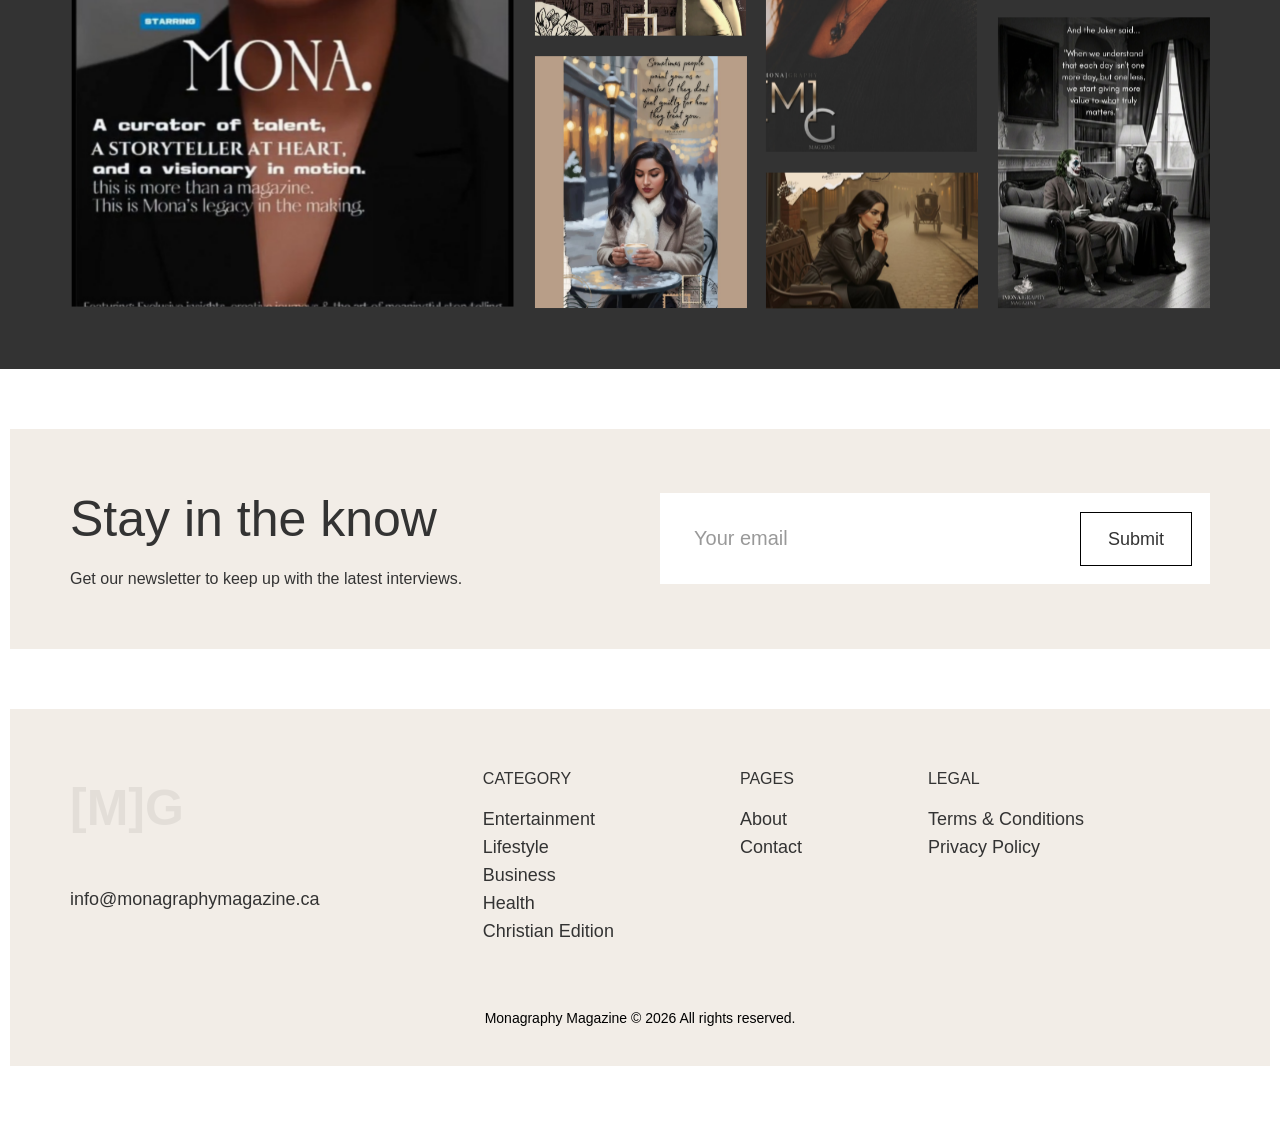
==== commit 9955a069: "update" ====
--- a/about.html
+++ b/about.html
@@ -332,10 +332,13 @@
 
 
 			
-            <img src="images/background.jpg" loading="lazy" sizes="100vw" srcset="https://assets-global.website-files.com/6486d42bb615abb2a49e3a01/64871dab0fed4e3e4dfbc952_background-p-500.jpg 500w, https://assets-global.website-files.com/6486d42bb615abb2a49e3a01/64871dab0fed4e3e4dfbc952_background-p-800.jpg 800w, https://assets-global.website-files.com/6486d42bb615abb2a49e3a01/64871dab0fed4e3e4dfbc952_background-p-1080.jpg 1080w, https://assets-global.website-files.com/6486d42bb615abb2a49e3a01/64871dab0fed4e3e4dfbc952_background.jpg 1500w" alt="" class="image"/>
+            <img src="images/background.jpg" loading="lazy" alt="" class="image"/>
+            
+            
+            
             <div class="section">
                 <div class="container">
-                    <div class="w-layout-grid grid-3-columns about">
+                    <div class="w-layout-grid grid-2-columns about">
                         <h2 id="w-node-_263dff5e-0cb9-be0e-9629-1c959bc701ef-cd895160" class="heading-style-h1 slide-from-bottom-0-1">
                             Stay inspired <br/>
                             ‍<strong>and create</strong>
@@ -367,157 +370,124 @@
 
 
 
-			
+
+
+
+            <!-- Magazine Services -->
             <section class="section">
+                <div class="spacer"></div>
+                <div class="main-flex-container is-tablet-vertical reverse">
+                    <div class="column center">
+                        <div class="main-text slide-from-bottom-0-1">[MONA]GRAPHY MAGAZINE</div>
+                        <div class="spacer-x-small"></div>
+                        <h1 class="slide-from-bottom-0-2">Our Services</h1>
+                        <div class="spacer-medium"></div>
+                        <p class="slide-from-bottom-0-3">
+                            <strong>Magazine Design & Special Editions</strong>
+                            <br/>
+                            Professional editorial design combining photography, typography, and storytelling, alongside themed editions celebrating music, culture, heritage, fashion, entrepreneurship, faith, community, and inspirational stories. Social media promotion through Monagraphy Magazine further supports visibility and audience reach.
+                            <br/><br/>
+                            <strong>Editorial Features</strong>
+                            <br/>
+                            Professionally crafted magazine features showcasing your journey, achievements, career, business, or creative work through compelling storytelling and polished editorial content.
+                            <br/><br/>
+                            <strong>Interviews & Profiles</strong>
+                            <br/>
+                            Engaging interviews and personal profiles featuring artists, celebrities, entrepreneurs, influencers, creatives, and emerging talents, highlighting their stories, perspectives, and accomplishments.
+                            <br/><br/>
+                            <strong>Business & Event Promotion</strong>
+                            <br/>
+                            Strategic features promoting businesses, brands, services, events, launches, productions, cultural initiatives, concerts, and community projects to a wider audience.
+                            <br/><br/>
+                        </p>
+                    </div>
+                    <div class="column---5">
+                        <div class="overflow-hidden view-image">
+                            <img src="images/gallery/gallery_image_1.jpg"
+                                class="main-image"
+                                style="width: 100%; height: 700px; object-fit: cover; display: block;"
+                            />
+                        </div>
+                    </div>
+                </div>
+                <div class="spacer"></div>
+            </section>
+
+            <div class="section">
                 <div class="container">
-                    <h2 class="heading-style-h1 align-center slide-from-bottom-0-1">
-                        Today &#x27;s <strong class="second">best </strong>
-                        creative ispiration
-                    </h2>
-                    <div class="spacer-medium"></div>
-                    <div class="line secondary-color"></div>
-                    <div class="spacer-medium"></div>
-                </div>
-                <div class="main-flex-container is-tablet-vertical">
-                    <div class="column-blog">
-                        <div class="w-dyn-list">
-                            <div role="list" class="w-dyn-items">
-                                <div role="listitem" class="grid-2-columns-collection w-dyn-item">
-                                    <div id="w-node-_088ae001-b727-2285-0218-ffc5822f6b19-cd895160" class="overflow-hidden view-image">
-                                        <img alt="" loading="lazy" id="w-node-f372872d-0b4f-43b8-426b-eca4dd23c103-cd895160" src="https://cdn.prod.website-files.com/6486d835d40066668b490ce0/6486dc9855a6b2b46a4dc4da_10.jpg" sizes="(max-width: 479px) 92vw, (max-width: 767px) 38vw, (max-width: 991px) 39vw, (max-width: 1279px) 25vw, 315.84375px" srcset="https://cdn.prod.website-files.com/6486d835d40066668b490ce0/6486dc9855a6b2b46a4dc4da_10-p-500.jpg 500w, https://cdn.prod.website-files.com/6486d835d40066668b490ce0/6486dc9855a6b2b46a4dc4da_10-p-800.jpg 800w, https://cdn.prod.website-files.com/6486d835d40066668b490ce0/6486dc9855a6b2b46a4dc4da_10.jpg 1000w" class="main-image small"/>
-                                    </div>
-                                    <div id="w-node-f372872d-0b4f-43b8-426b-eca4dd23c104-cd895160" class="column">
-                                        <div class="row slide-from-bottom-0-1">
-                                            <div class="main-text text-size-xsmall">6 min</div>
-                                            <div class="main-text text-size-xsmall">read</div>
-                                        </div>
-                                        <div class="spacer-xxsmall"></div>
-                                        <div class="text-size-xsmall">June 12, 2023</div>
-                                        <h3 class="slide-from-bottom-0-1">Paper Gash</h3>
-                                        <div class="spacer-x-small"></div>
-                                        <p class="slide-from-bottom-0-1">Lorem ipsum dolor sit amet, consectetur adipiscing elit. Suspendisse varius enim in eros elementum tristique. </p>
-                                        <div class="align-right slide-from-bottom-0-2">
-                                            <a href="/post/paper-gash" class="primary-button w-inline-block">
-                                                <div class="text-primary-button">
-                                                    Read More<br/>
-                                                </div>
-                                                <div class="background-primary-button"></div>
-                                            </a>
-                                        </div>
-                                    </div>
-                                </div>
-                                <div role="listitem" class="grid-2-columns-collection w-dyn-item">
-                                    <div id="w-node-_088ae001-b727-2285-0218-ffc5822f6b19-cd895160" class="overflow-hidden view-image">
-                                        <img alt="" loading="lazy" id="w-node-f372872d-0b4f-43b8-426b-eca4dd23c103-cd895160" src="https://cdn.prod.website-files.com/6486d835d40066668b490ce0/6486de88bbe5332b2b7720fc_13.jpg" sizes="(max-width: 479px) 92vw, (max-width: 767px) 38vw, (max-width: 991px) 39vw, (max-width: 1279px) 25vw, 315.84375px" srcset="https://cdn.prod.website-files.com/6486d835d40066668b490ce0/6486de88bbe5332b2b7720fc_13-p-500.jpg 500w, https://cdn.prod.website-files.com/6486d835d40066668b490ce0/6486de88bbe5332b2b7720fc_13-p-800.jpg 800w, https://cdn.prod.website-files.com/6486d835d40066668b490ce0/6486de88bbe5332b2b7720fc_13.jpg 1000w" class="main-image small"/>
-                                    </div>
-                                    <div id="w-node-f372872d-0b4f-43b8-426b-eca4dd23c104-cd895160" class="column">
-                                        <div class="row slide-from-bottom-0-1">
-                                            <div class="main-text text-size-xsmall">9 min</div>
-                                            <div class="main-text text-size-xsmall">read</div>
-                                        </div>
-                                        <div class="spacer-xxsmall"></div>
-                                        <div class="text-size-xsmall">June 12, 2023</div>
-                                        <h3 class="slide-from-bottom-0-1">Street sculpture in central Prague </h3>
-                                        <div class="spacer-x-small"></div>
-                                        <p class="slide-from-bottom-0-1">Lorem ipsum dolor sit amet, consectetur adipiscing elit. Suspendisse varius enim in eros elementum tristique. </p>
-                                        <div class="align-right slide-from-bottom-0-2">
-                                            <a href="/post/street-sculpture-in-central-prague-" class="primary-button w-inline-block">
-                                                <div class="text-primary-button">
-                                                    Read More<br/>
-                                                </div>
-                                                <div class="background-primary-button"></div>
-                                            </a>
-                                        </div>
-                                    </div>
-                                </div>
-                                <div role="listitem" class="grid-2-columns-collection w-dyn-item">
-                                    <div id="w-node-_088ae001-b727-2285-0218-ffc5822f6b19-cd895160" class="overflow-hidden view-image">
-                                        <img alt="" loading="lazy" id="w-node-f372872d-0b4f-43b8-426b-eca4dd23c103-cd895160" src="https://cdn.prod.website-files.com/6486d835d40066668b490ce0/6486de5fc5ffb016dd24a7d8_vintage-collage-composition-design.jpg" sizes="(max-width: 479px) 92vw, (max-width: 767px) 38vw, (max-width: 991px) 39vw, (max-width: 1279px) 25vw, 315.84375px" srcset="https://cdn.prod.website-files.com/6486d835d40066668b490ce0/6486de5fc5ffb016dd24a7d8_vintage-collage-composition-design-p-500.jpg 500w, https://cdn.prod.website-files.com/6486d835d40066668b490ce0/6486de5fc5ffb016dd24a7d8_vintage-collage-composition-design-p-800.jpg 800w, https://cdn.prod.website-files.com/6486d835d40066668b490ce0/6486de5fc5ffb016dd24a7d8_vintage-collage-composition-design-p-1080.jpg 1080w, https://cdn.prod.website-files.com/6486d835d40066668b490ce0/6486de5fc5ffb016dd24a7d8_vintage-collage-composition-design.jpg 7990w" class="main-image small"/>
-                                    </div>
-                                    <div id="w-node-f372872d-0b4f-43b8-426b-eca4dd23c104-cd895160" class="column">
-                                        <div class="row slide-from-bottom-0-1">
-                                            <div class="main-text text-size-xsmall">12 min</div>
-                                            <div class="main-text text-size-xsmall">read</div>
-                                        </div>
-                                        <div class="spacer-xxsmall"></div>
-                                        <div class="text-size-xsmall">June 12, 2023</div>
-                                        <h3 class="slide-from-bottom-0-1">Vintage creative composition art</h3>
-                                        <div class="spacer-x-small"></div>
-                                        <p class="slide-from-bottom-0-1">Lorem ipsum dolor sit amet, consectetur adipiscing elit. Suspendisse varius enim in eros elementum tristique. </p>
-                                        <div class="align-right slide-from-bottom-0-2">
-                                            <a href="/post/vintage-creative-composition-art" class="primary-button w-inline-block">
-                                                <div class="text-primary-button">
-                                                    Read More<br/>
-                                                </div>
-                                                <div class="background-primary-button"></div>
-                                            </a>
-                                        </div>
-                                    </div>
-                                </div>
-                                <div role="listitem" class="grid-2-columns-collection w-dyn-item">
-                                    <div id="w-node-_088ae001-b727-2285-0218-ffc5822f6b19-cd895160" class="overflow-hidden view-image">
-                                        <img alt="" loading="lazy" id="w-node-f372872d-0b4f-43b8-426b-eca4dd23c103-cd895160" src="https://cdn.prod.website-files.com/6486d835d40066668b490ce0/6486dde7e02f08fe8a982e72_beautiful-vintage-collage-composition.jpg" sizes="(max-width: 479px) 92vw, (max-width: 767px) 38vw, (max-width: 991px) 39vw, (max-width: 1279px) 25vw, 315.84375px" srcset="https://cdn.prod.website-files.com/6486d835d40066668b490ce0/6486dde7e02f08fe8a982e72_beautiful-vintage-collage-composition-p-500.jpg 500w, https://cdn.prod.website-files.com/6486d835d40066668b490ce0/6486dde7e02f08fe8a982e72_beautiful-vintage-collage-composition.jpg 1200w" class="main-image small"/>
-                                    </div>
-                                    <div id="w-node-f372872d-0b4f-43b8-426b-eca4dd23c104-cd895160" class="column">
-                                        <div class="row slide-from-bottom-0-1">
-                                            <div class="main-text text-size-xsmall">8 min</div>
-                                            <div class="main-text text-size-xsmall">read</div>
-                                        </div>
-                                        <div class="spacer-xxsmall"></div>
-                                        <div class="text-size-xsmall">June 12, 2023</div>
-                                        <h3 class="slide-from-bottom-0-1">Creative Shapes Digital Art</h3>
-                                        <div class="spacer-x-small"></div>
-                                        <p class="slide-from-bottom-0-1">Lorem ipsum dolor sit amet, consectetur adipiscing elit. Suspendisse varius enim in eros elementum tristique. </p>
-                                        <div class="align-right slide-from-bottom-0-2">
-                                            <a href="/post/creative-shapes-digital-art" class="primary-button w-inline-block">
-                                                <div class="text-primary-button">
-                                                    Read More<br/>
-                                                </div>
-                                                <div class="background-primary-button"></div>
-                                            </a>
-                                        </div>
-                                    </div>
-                                </div>
-                            </div>
-                        </div>
-                    </div>
-                    <div class="sticky-column">
-                        <div class="overflow-hidden view-image">
-                            <img src="https://cdn.prod.website-files.com/6486d42bb615abb2a49e3a01/64882524881c2a703ac024c2_20.jpg" loading="lazy" sizes="(max-width: 479px) 82vw, (max-width: 767px) 86vw, (max-width: 991px) 89vw, (max-width: 1279px) 342px, 295px" srcset="https://assets-global.website-files.com/6486d42bb615abb2a49e3a01/64882524881c2a703ac024c2_20-p-500.jpg 500w, https://assets-global.website-files.com/6486d42bb615abb2a49e3a01/64882524881c2a703ac024c2_20-p-800.jpg 800w, https://assets-global.website-files.com/6486d42bb615abb2a49e3a01/64882524881c2a703ac024c2_20-p-1080.jpg 1080w, https://assets-global.website-files.com/6486d42bb615abb2a49e3a01/64882524881c2a703ac024c2_20.jpg 1500w" alt=""/>
-                        </div>
-                        <div class="spacer-x-small"></div>
-                        <div class="line"></div>
-                        <div class="spacer-x-small"></div>
-                        <div class="row slide-from-bottom-0-1">
-                            <div class="main-text">September 22, 2023 </div>
-                            <div class="main-text">-</div>
-                            <div class="main-text">9am / 1pm</div>
-                        </div>
-                        <h4 class="slide-from-bottom-0-1">Workshop</h4>
-                        <p class="slide-from-bottom-0-1">Lorem ipsum dolor sit amet, consectetur adipiscing elit. Suspendisse varius enim in eros elementum tristique. </p>
-                        <div class="spacer-x-small"></div>
-                        <div class="line"></div>
-                        <div class="spacer-x-small"></div>
-                        <div class="row slide-from-bottom-0-1">
-                            <div class="main-text">October 3, 2023 </div>
-                            <div class="main-text">-</div>
-                            <div class="main-text">9am / 1pm</div>
-                        </div>
-                        <h4 class="slide-from-bottom-0-1">Congress</h4>
-                        <p class="slide-from-bottom-0-1">Lorem ipsum dolor sit amet, consectetur adipiscing elit. Suspendisse varius enim in eros elementum tristique. </p>
-                        <div class="spacer-x-small"></div>
-                        <div class="line"></div>
-                        <div class="spacer-x-small"></div>
-                        <div class="row slide-from-bottom-0-1">
-                            <div class="main-text">December 1, 2023 </div>
-                            <div class="main-text">-</div>
-                            <div class="main-text">9am / 1pm</div>
-                        </div>
-                        <h4 class="slide-from-bottom-0-1">Press Conference</h4>
-                        <p class="slide-from-bottom-0-1">Lorem ipsum dolor sit amet, consectetur adipiscing elit. Suspendisse varius enim in eros elementum tristique. </p>
-                    </div>
-                </div>
+                    <div class="w-layout-grid grid-2-columns about">
+                        <h2 id="w-node-_263dff5e-0cb9-be0e-9629-1c959bc701ef-cd895160" class="heading-style-h1 slide-from-bottom-0-1">
+                            Want to Be <br/>
+                            ‍<strong>Featured?</strong>
+                        </h2>
+                        <p id="w-node-_19423561-46da-375b-28f1-5f360f39c3b9-cd895160" class="paragraph slide-from-bottom-0-2">
+                            Whether you're an artist, entrepreneur, professional, business owner, community leader, or someone with an inspiring story, [Mona]graphy Magazine would love to hear from you.<br/><br/>
+                            Contact us to learn more about our services, feature packages, and current pricing. Charges vary depending on the type of service and level of coverage you choose.
+                        </p>
+                        <blockquote id="w-node-a64bc89c-1629-51b6-82df-2cb722172370-cd895160" class="block-quote slide-from-bottom-0-1">
+                            Your Story. Your Voice. Your Legacy. <br/>
+                            Monagraphy Magazine; Giving Stories <br/>the Spotlight They Deserve.
+                        </blockquote>
+                    </div>
+                </div>
+            </div>
+
+
+
+
+
+
+            <!-- Photography Services -->
+            <div class="spacer"></div>
+            <section class="section background-pruimary-color">
+                <div class="spacer"></div>
+                <div class="container">
+                    <div class="row paragraph">
+                        <h2 class="slide-from-bottom-0-1">Photography Services</h2>
+                    </div>
+                    <div class="row">
+                        <p id="w-node-_19423561-46da-375b-28f1-5f360f39c3b9-cd895160" class="paragraph slide-from-bottom-0-2">
+                            [MONA]GRAPHY serves professional visual content and photo curation for magazine features, artist profiles, promotional campaigns, and personal branding.
+                        </p>
+                    </div>
+                    <div class="spacer-x-small"></div>
+                    <div class="w-layout-grid instagram-grid">
+                        <div id="w-node-_386be27b-58ea-e642-29af-281b8c3e64d7-8c3e64cb" class="overflow-hidden view-image">
+                            <img src="images/gallery/gallery_image_5.jpg" class="main-image"/>
+                        </div>
+                        <div id="w-node-_386be27b-58ea-e642-29af-281b8c3e64d9-8c3e64cb" class="overflow-hidden view-image">
+                            <img src="images/gallery/gallery_image_2.jpg" class="main-image"/>
+                        </div>
+                        <div id="w-node-_386be27b-58ea-e642-29af-281b8c3e64db-8c3e64cb" class="overflow-hidden view-image">
+                            <img src="images/gallery/gallery_image_3.jpg" class="main-image"/>
+                        </div>
+                        <div id="w-node-_386be27b-58ea-e642-29af-281b8c3e64dd-8c3e64cb" class="overflow-hidden view-image">
+                            <img src="images/gallery/gallery_image_4.jpg" class="main-image"/>
+                        </div>
+                        <div id="w-node-_386be27b-58ea-e642-29af-281b8c3e64df-8c3e64cb" class="overflow-hidden view-image">
+                            <img src="images/gallery/gallery_image_1.jpg" class="main-image"/>
+                        </div>
+                        <div id="w-node-_386be27b-58ea-e642-29af-281b8c3e64e1-8c3e64cb" class="overflow-hidden view-image">
+                            <img src="images/gallery/gallery_image_6.jpg" class="main-image"/>
+                        </div>
+                        <div id="w-node-_386be27b-58ea-e642-29af-281b8c3e64e3-8c3e64cb" class="overflow-hidden view-image">
+                            <img src="images/gallery/gallery_image_7.jpg" class="main-image"/>
+                        </div>
+                        <div id="w-node-_386be27b-58ea-e642-29af-281b8c3e64e5-8c3e64cb" class="overflow-hidden view-image">
+                            <img src="images/gallery/gallery_image_8.jpg" class="main-image"/>
+                        </div>
+                        <div id="w-node-_386be27b-58ea-e642-29af-281b8c3e64e7-8c3e64cb" class="overflow-hidden view-image">
+                            <img src="images/gallery/gallery_image_9.jpg" class="main-image"/>
+                        </div>
+                        <div id="w-node-_386be27b-58ea-e642-29af-281b8c3e64e9-8c3e64cb" class="overflow-hidden view-image">
+                            <img src="images/gallery/gallery_image_10.jpg" class="main-image"/>
+                        </div>
+                    </div>
+                </div>
+                <div class="spacer"></div>
             </section>
+
+
 
 
 
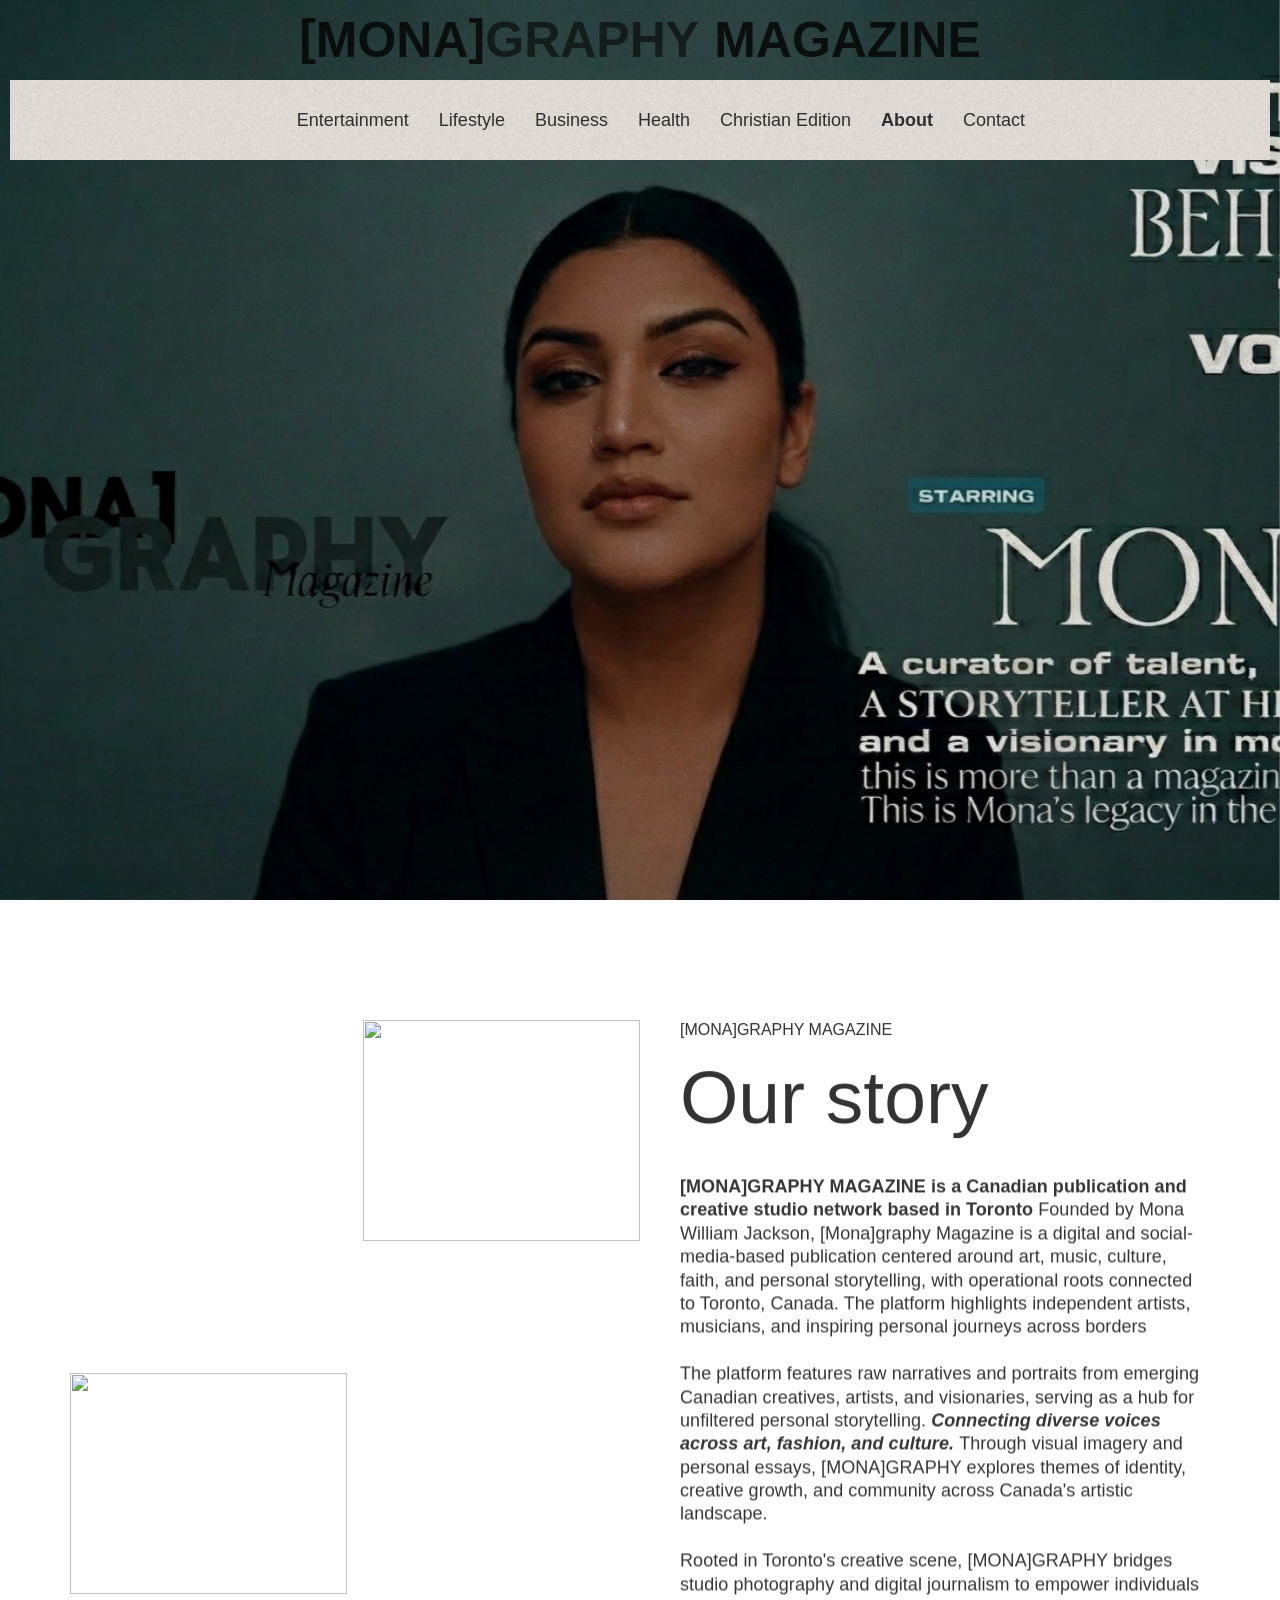
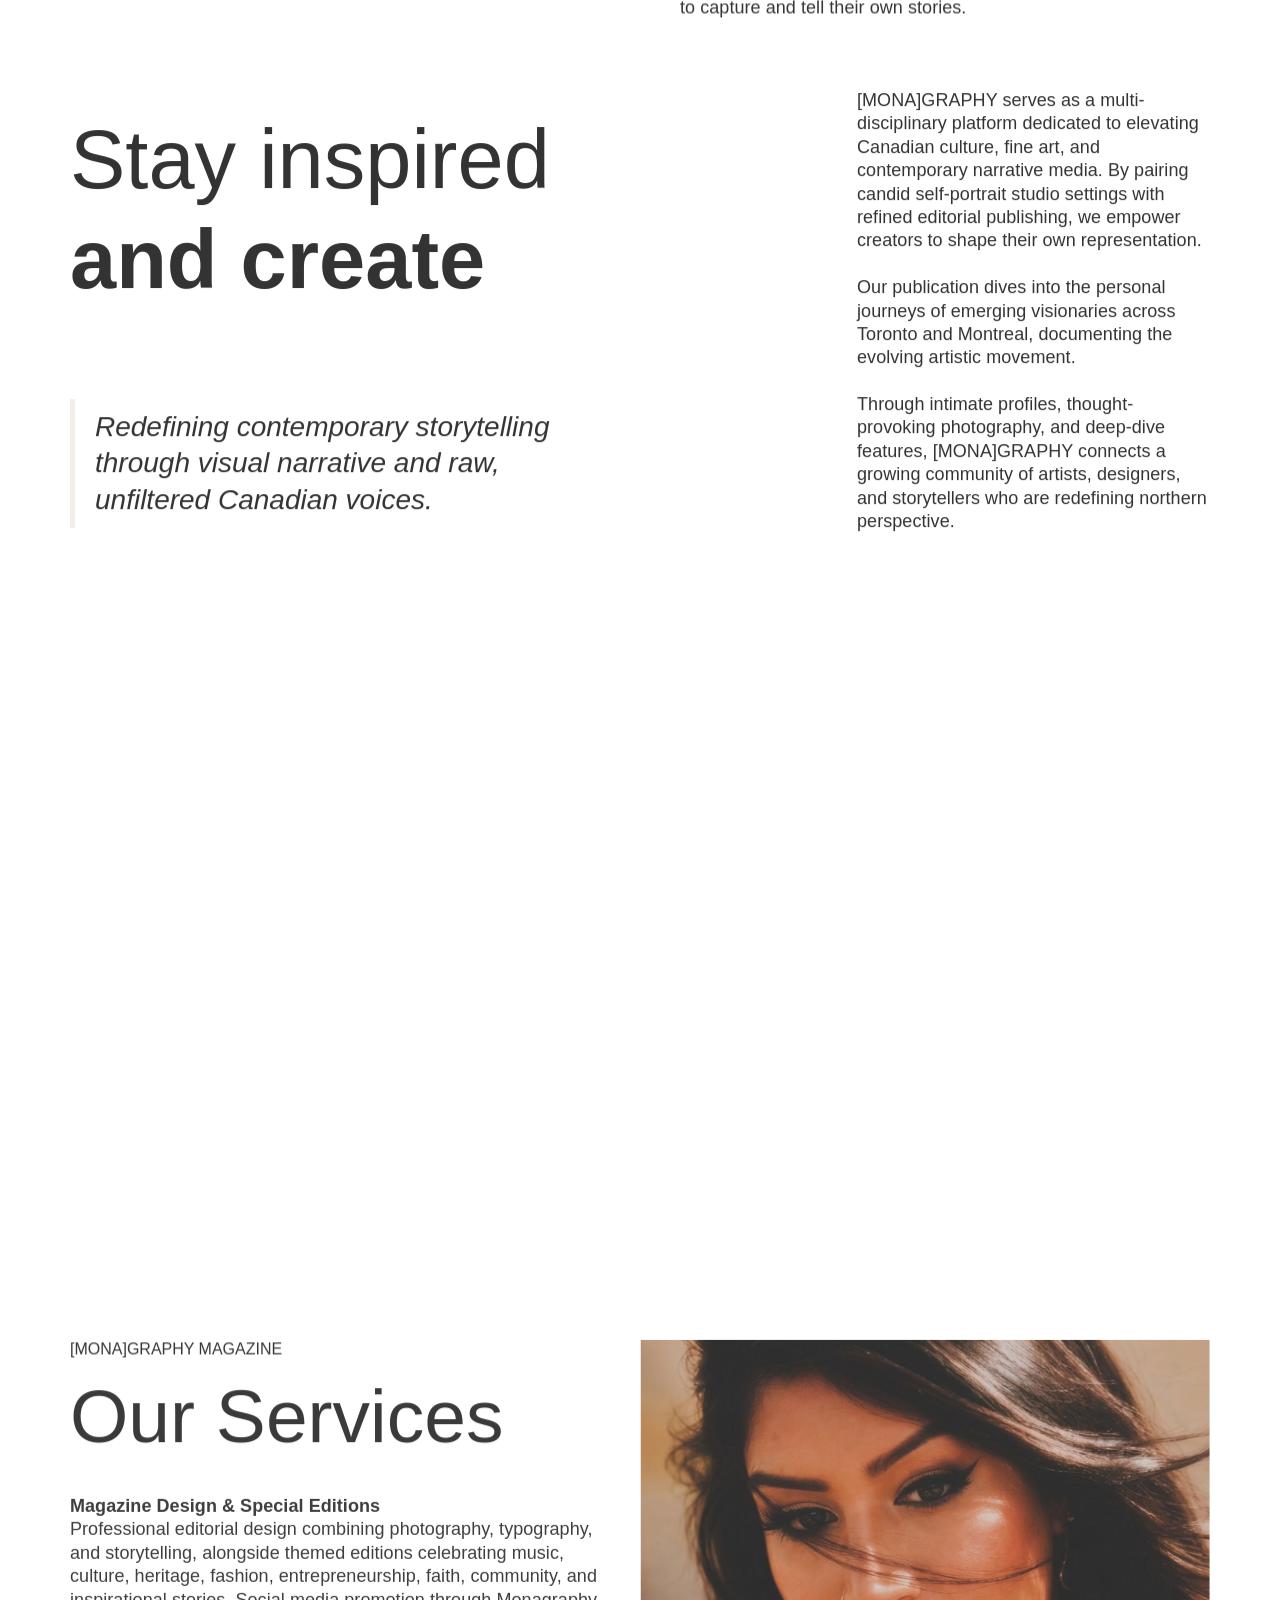
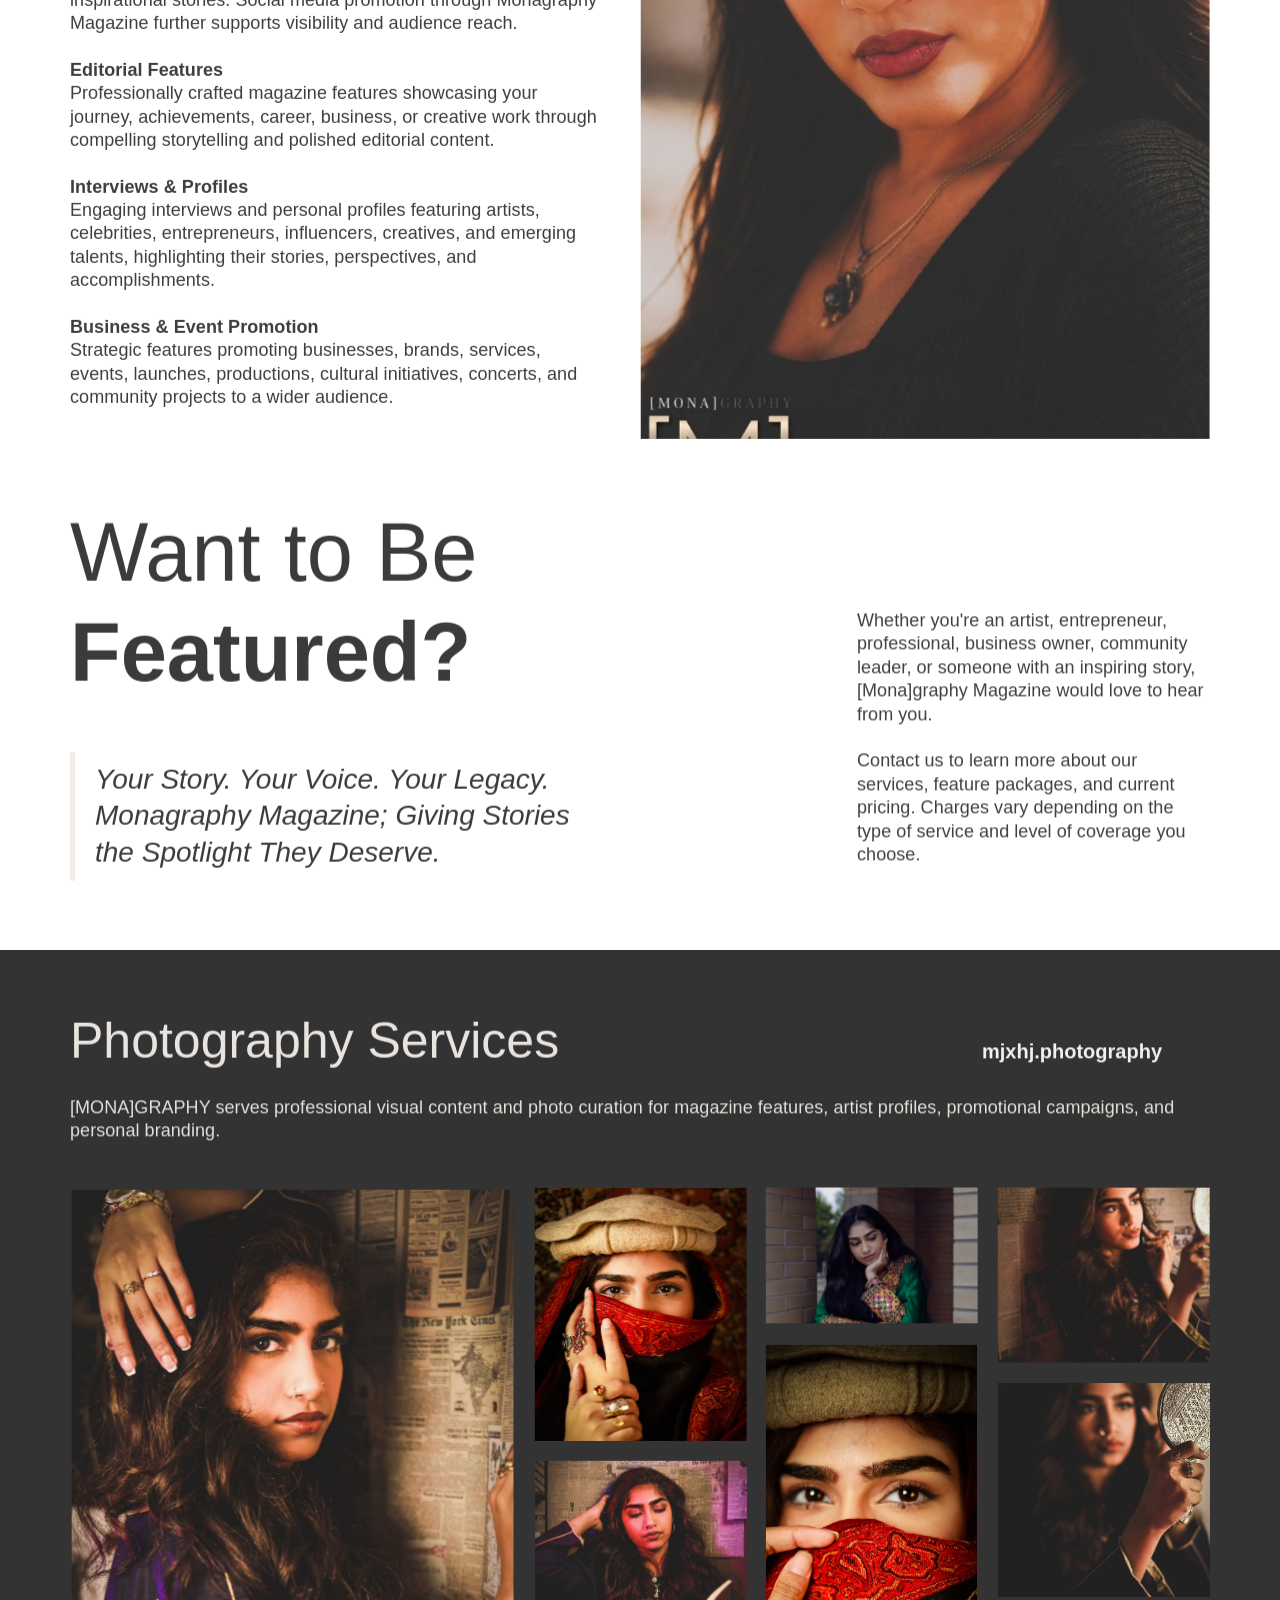
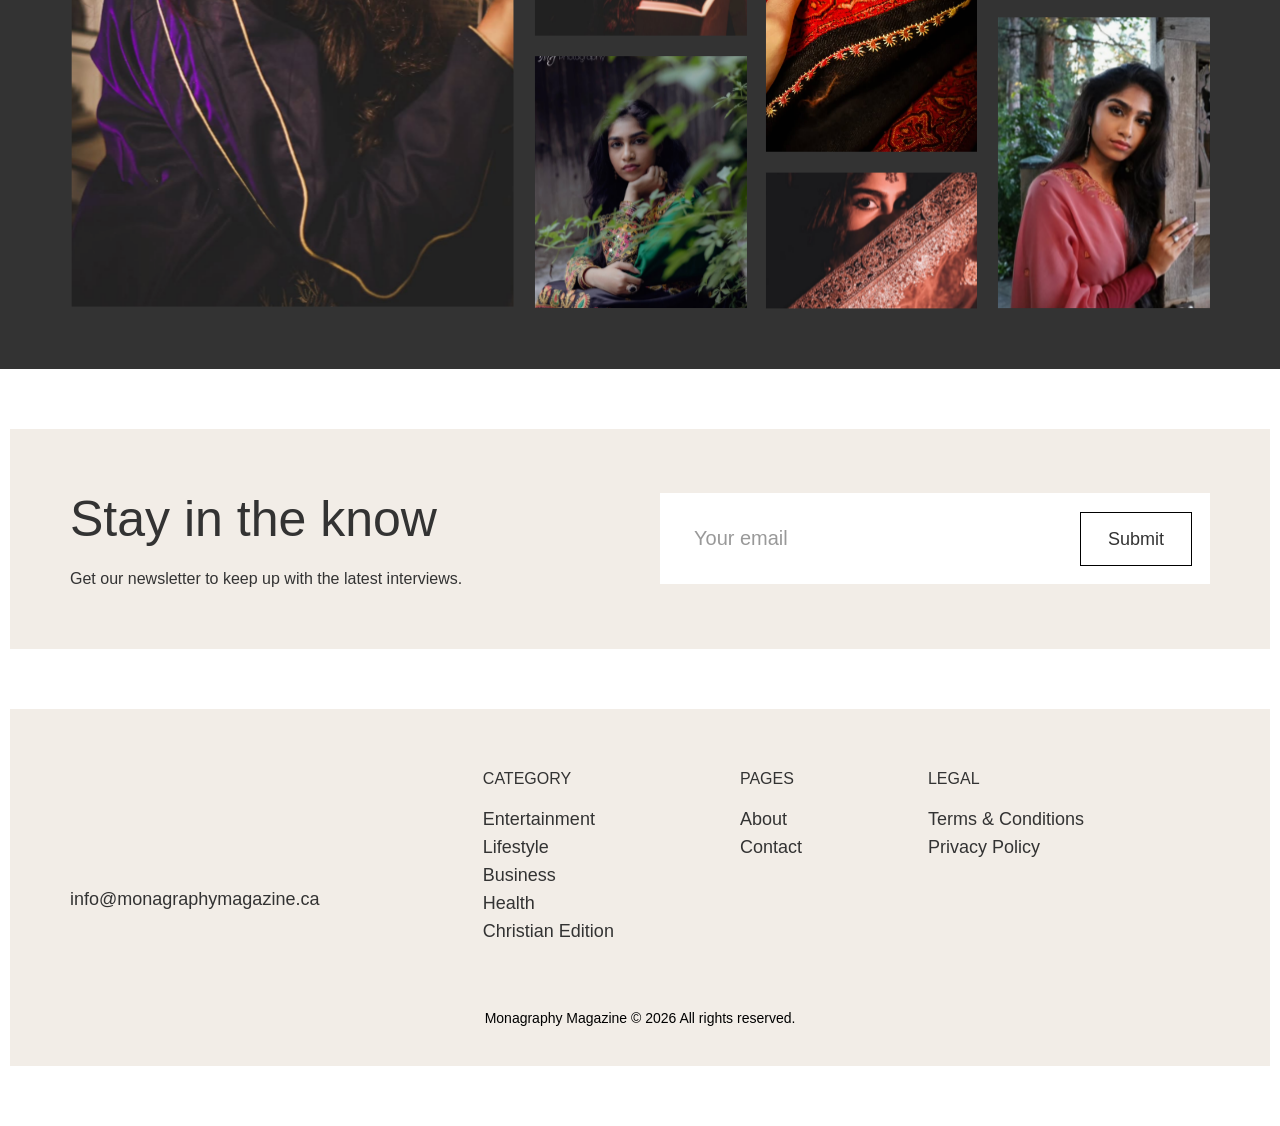
==== commit 3f8375ba: "update" ====
--- a/about.html
+++ b/about.html
@@ -403,7 +403,7 @@
                     </div>
                     <div class="column---5">
                         <div class="overflow-hidden view-image">
-                            <img src="images/gallery/gallery_image_1.jpg"
+                            <img src="images/services-01.jpg"
                                 class="main-image"
                                 style="width: 100%; height: 700px; object-fit: cover; display: block;"
                             />
@@ -444,6 +444,17 @@
                 <div class="container">
                     <div class="row paragraph">
                         <h2 class="slide-from-bottom-0-1">Photography Services</h2>
+                        <a href="https://www.instagram.com/mjxhj.photography" class="brand w-nav-brand w--current align-right slide-from-bottom-0-2 w-inline-block" style="color:#ffffff; font-size:20px; display:inline-flex; align-items:center; gap:8px; text-decoration:none;">
+                            <span>mjxhj.photography</span>
+                            <lord-icon
+                                src="https://cdn.lordicon.com/tgyvxauj.json"
+                                trigger="hover"
+                                stroke="bold"
+                                state="hover-rotate"
+                                colors="primary:#ffffff,secondary:#ffffff"
+                                style="width:40px;height:40px">
+                            </lord-icon>
+                        </a>
                     </div>
                     <div class="row">
                         <p id="w-node-_19423561-46da-375b-28f1-5f360f39c3b9-cd895160" class="paragraph slide-from-bottom-0-2">
@@ -453,13 +464,13 @@
                     <div class="spacer-x-small"></div>
                     <div class="w-layout-grid instagram-grid">
                         <div id="w-node-_386be27b-58ea-e642-29af-281b8c3e64d7-8c3e64cb" class="overflow-hidden view-image">
-                            <img src="images/gallery/gallery_image_5.jpg" class="main-image"/>
+                            <img src="images/gallery/gallery_image_7.jpg" class="main-image"/>
                         </div>
                         <div id="w-node-_386be27b-58ea-e642-29af-281b8c3e64d9-8c3e64cb" class="overflow-hidden view-image">
                             <img src="images/gallery/gallery_image_2.jpg" class="main-image"/>
                         </div>
                         <div id="w-node-_386be27b-58ea-e642-29af-281b8c3e64db-8c3e64cb" class="overflow-hidden view-image">
-                            <img src="images/gallery/gallery_image_3.jpg" class="main-image"/>
+                            <img src="images/gallery/gallery_image_15.jpg" class="main-image"/>
                         </div>
                         <div id="w-node-_386be27b-58ea-e642-29af-281b8c3e64dd-8c3e64cb" class="overflow-hidden view-image">
                             <img src="images/gallery/gallery_image_4.jpg" class="main-image"/>
@@ -471,7 +482,7 @@
                             <img src="images/gallery/gallery_image_6.jpg" class="main-image"/>
                         </div>
                         <div id="w-node-_386be27b-58ea-e642-29af-281b8c3e64e3-8c3e64cb" class="overflow-hidden view-image">
-                            <img src="images/gallery/gallery_image_7.jpg" class="main-image"/>
+                            <img src="images/gallery/gallery_image_5.jpg" class="main-image"/>
                         </div>
                         <div id="w-node-_386be27b-58ea-e642-29af-281b8c3e64e5-8c3e64cb" class="overflow-hidden view-image">
                             <img src="images/gallery/gallery_image_8.jpg" class="main-image"/>
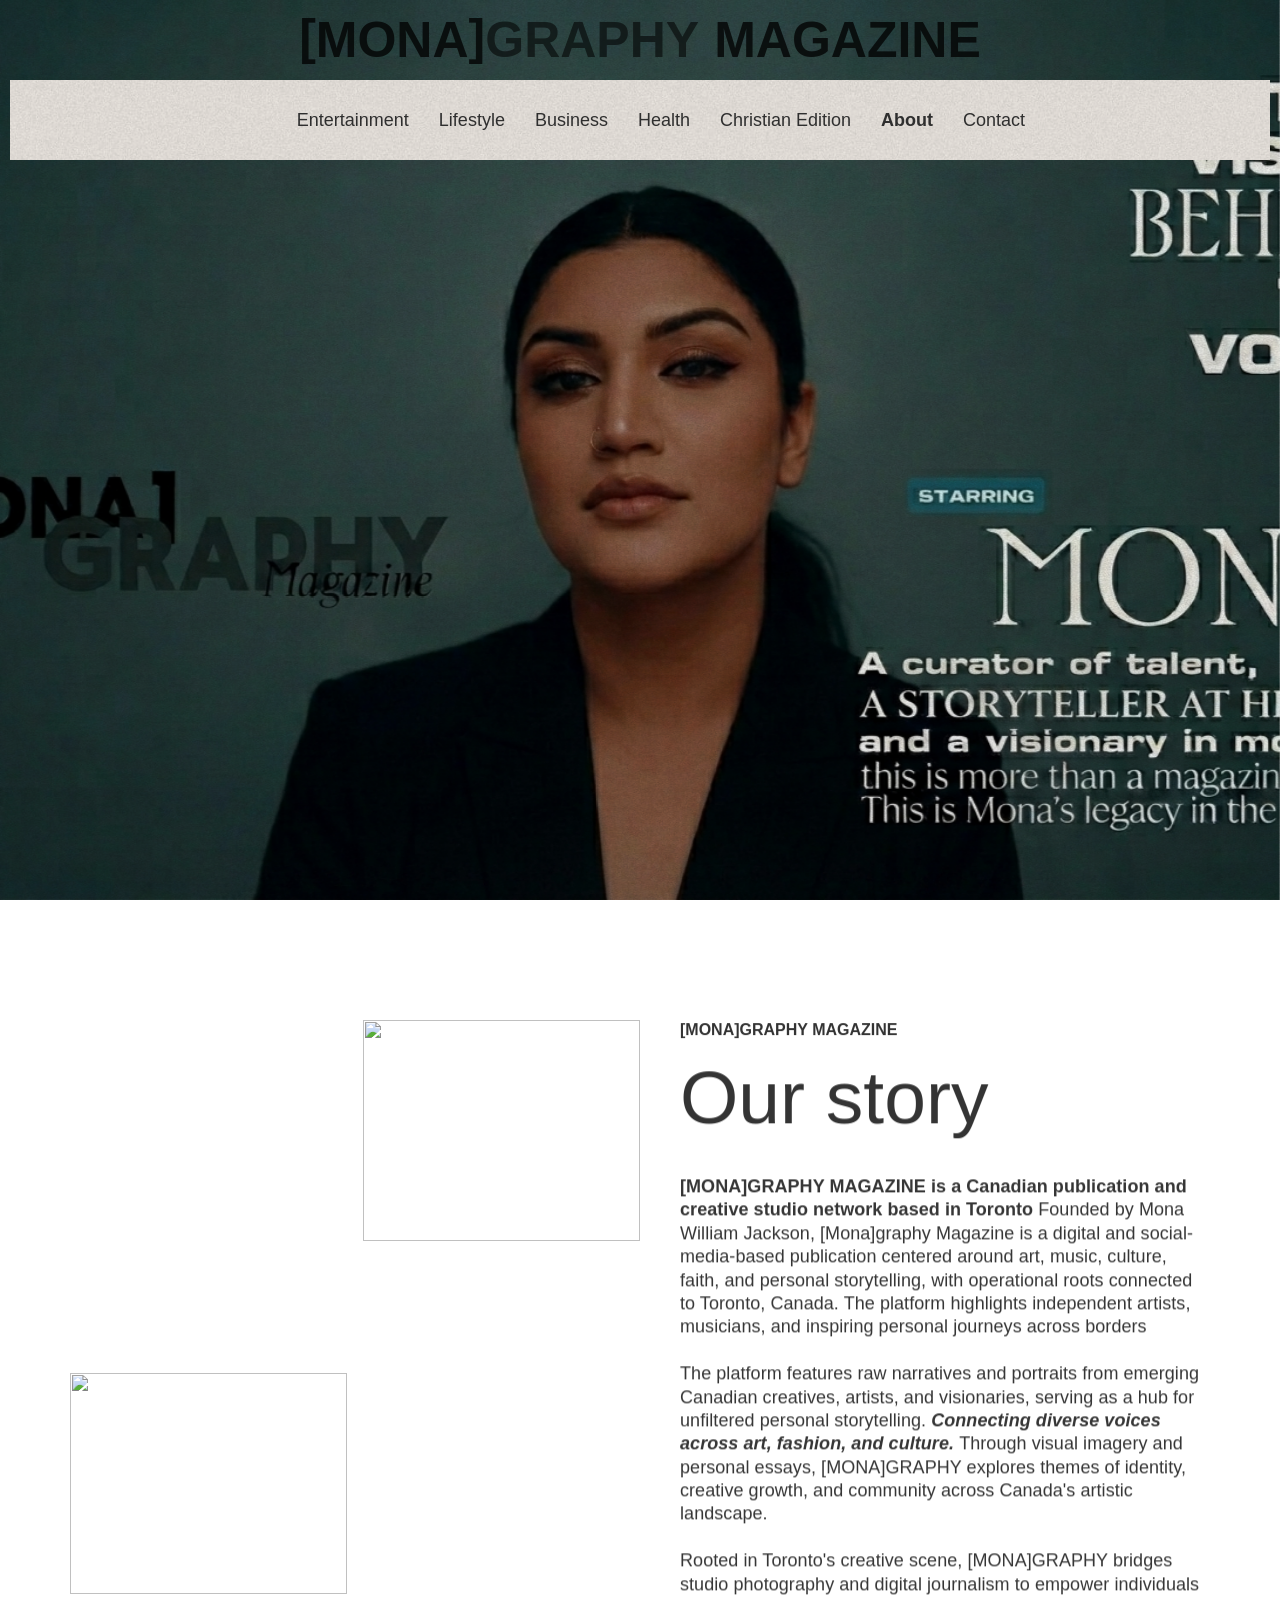
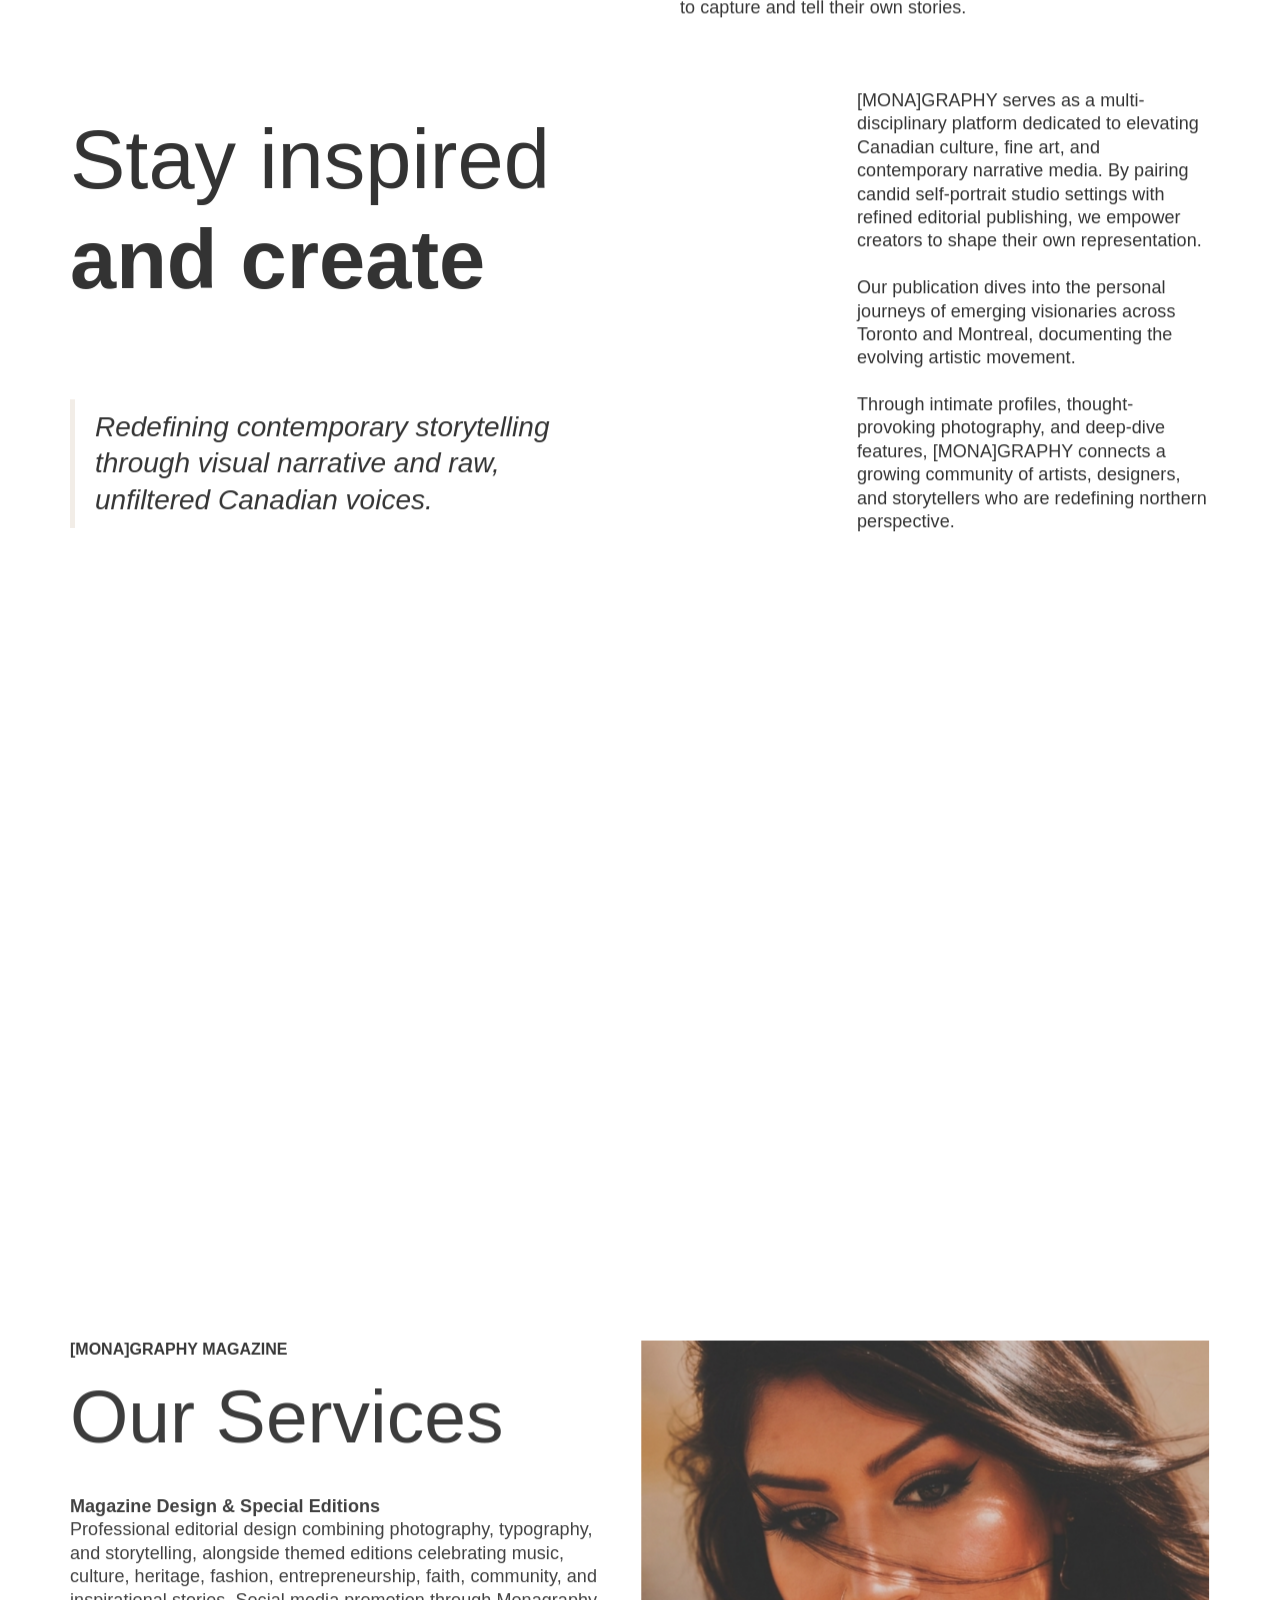
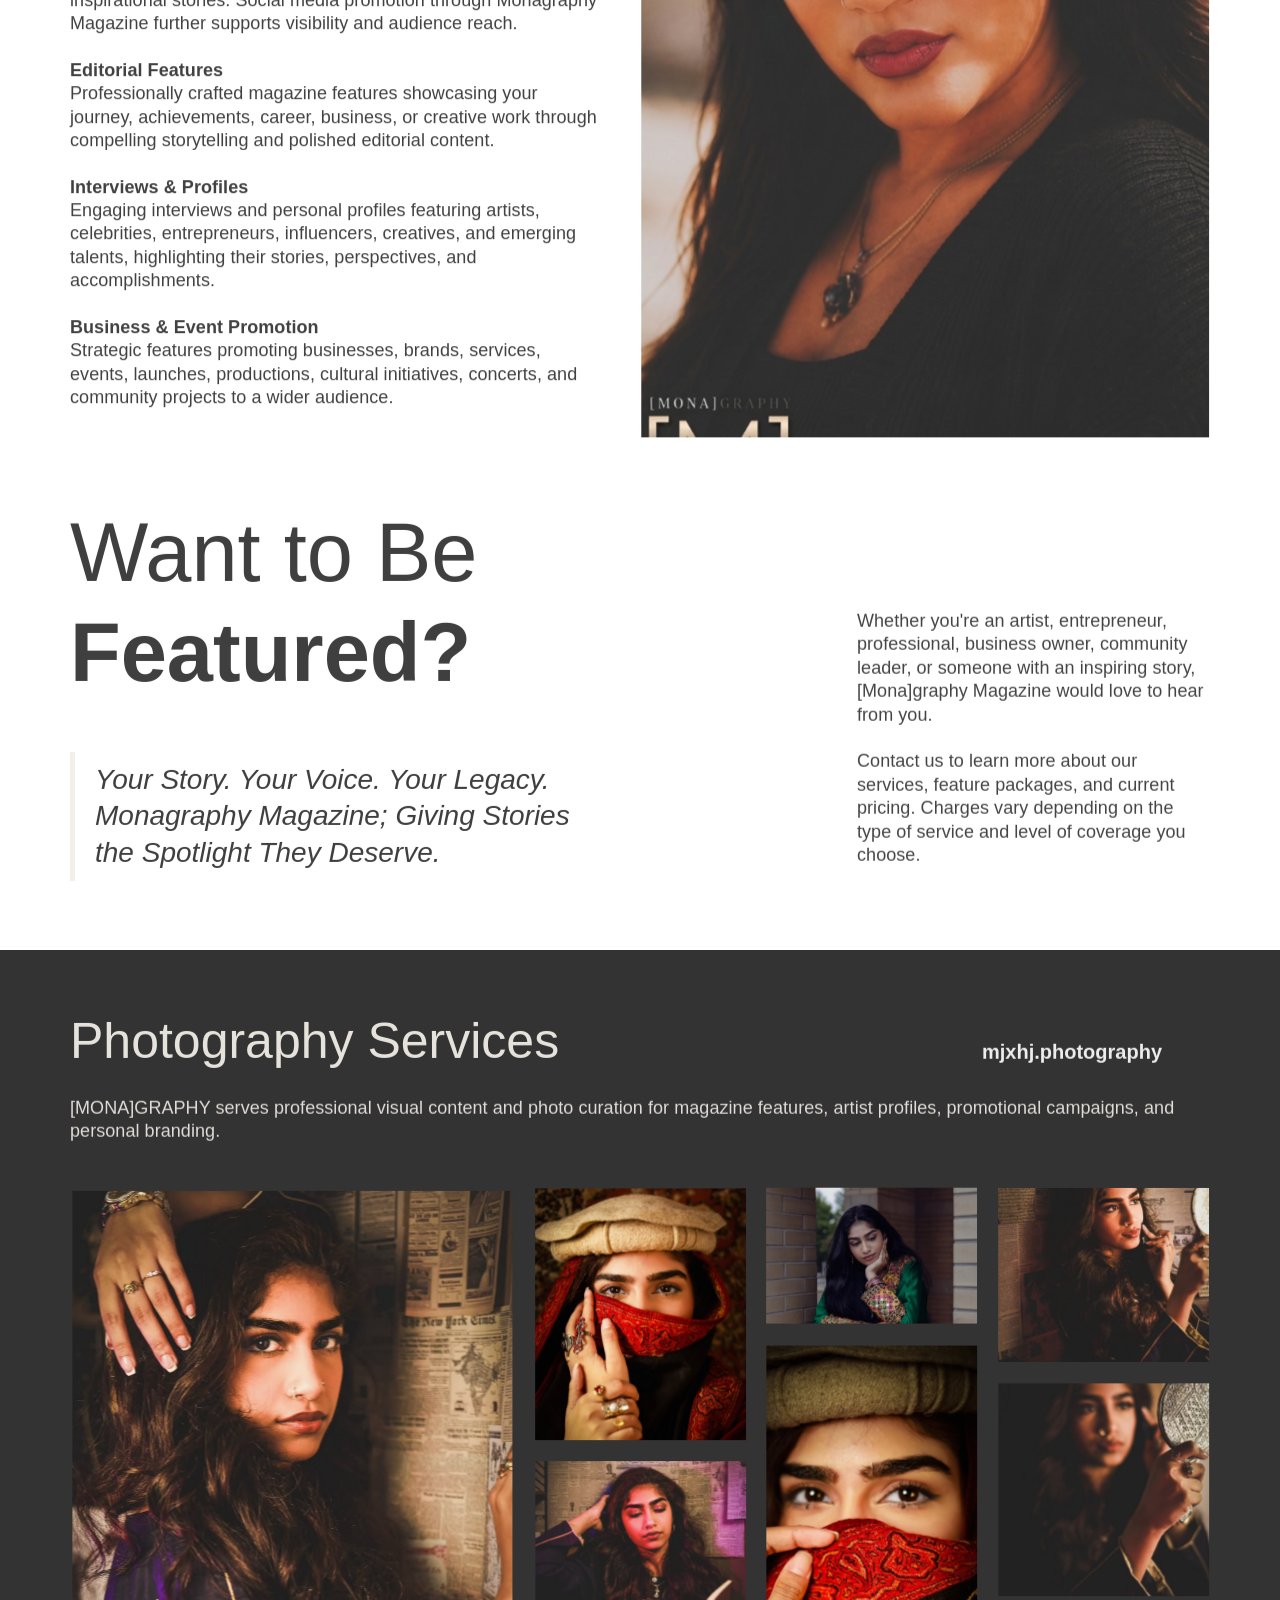
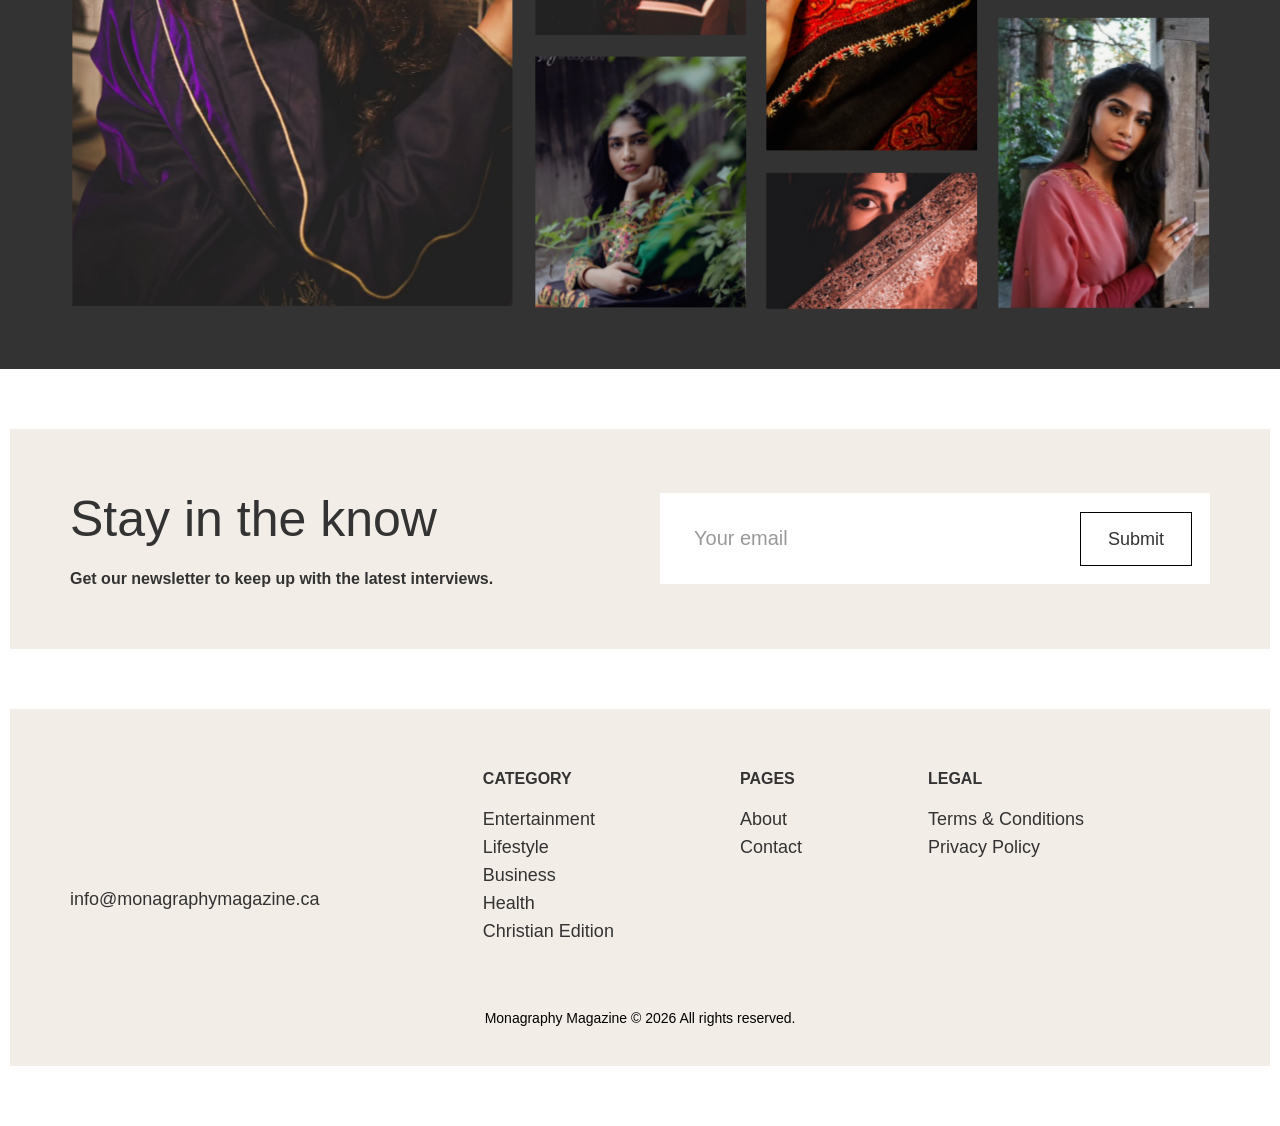
==== commit cf18d497: "Update" ====
--- a/about.html
+++ b/about.html
@@ -8,7 +8,7 @@
 		<meta name="description" content="Monagraphy Magazine is a modern, story-driven publication celebrating the raw, unfiltered journeys of artists, entrepreneurs, and everyday visionaries. Explore narratives of grit, creativity, and resilience." />
 		<meta name="keywords" content="Monagraphy Magazine, independent magazine, art culture publication, storytelling platform, entrepreneur stories, creative interviews, visual arts, Canadian magazine" />
 		<meta name="robots" content="index, follow" />
-		<link rel="canonical" href="https://monagraphymagazine.ca/" />
+		<link rel="canonical" href="https://monagraphymagazine.ca/about" />
 		
 		<meta property="og:type" content="website" />
 		<meta property="og:title" content="Monagraphy Magazine | Story-Driven Editorial" />
--- a/css/styles.css
+++ b/css/styles.css
@@ -2904,7 +2904,7 @@
 
 .main-text {
   font-size: 16px;
-  font-weight: 400;
+  font-weight: 900;
 }
 
 .main-text.text-style-allcaps.text-size-xsmall {
@@ -3517,6 +3517,7 @@
   grid-auto-columns: 1fr;
   align-items: stretch;
   display: flex;
+  cursor: pointer;
 }
 
 .contact-background-image {
